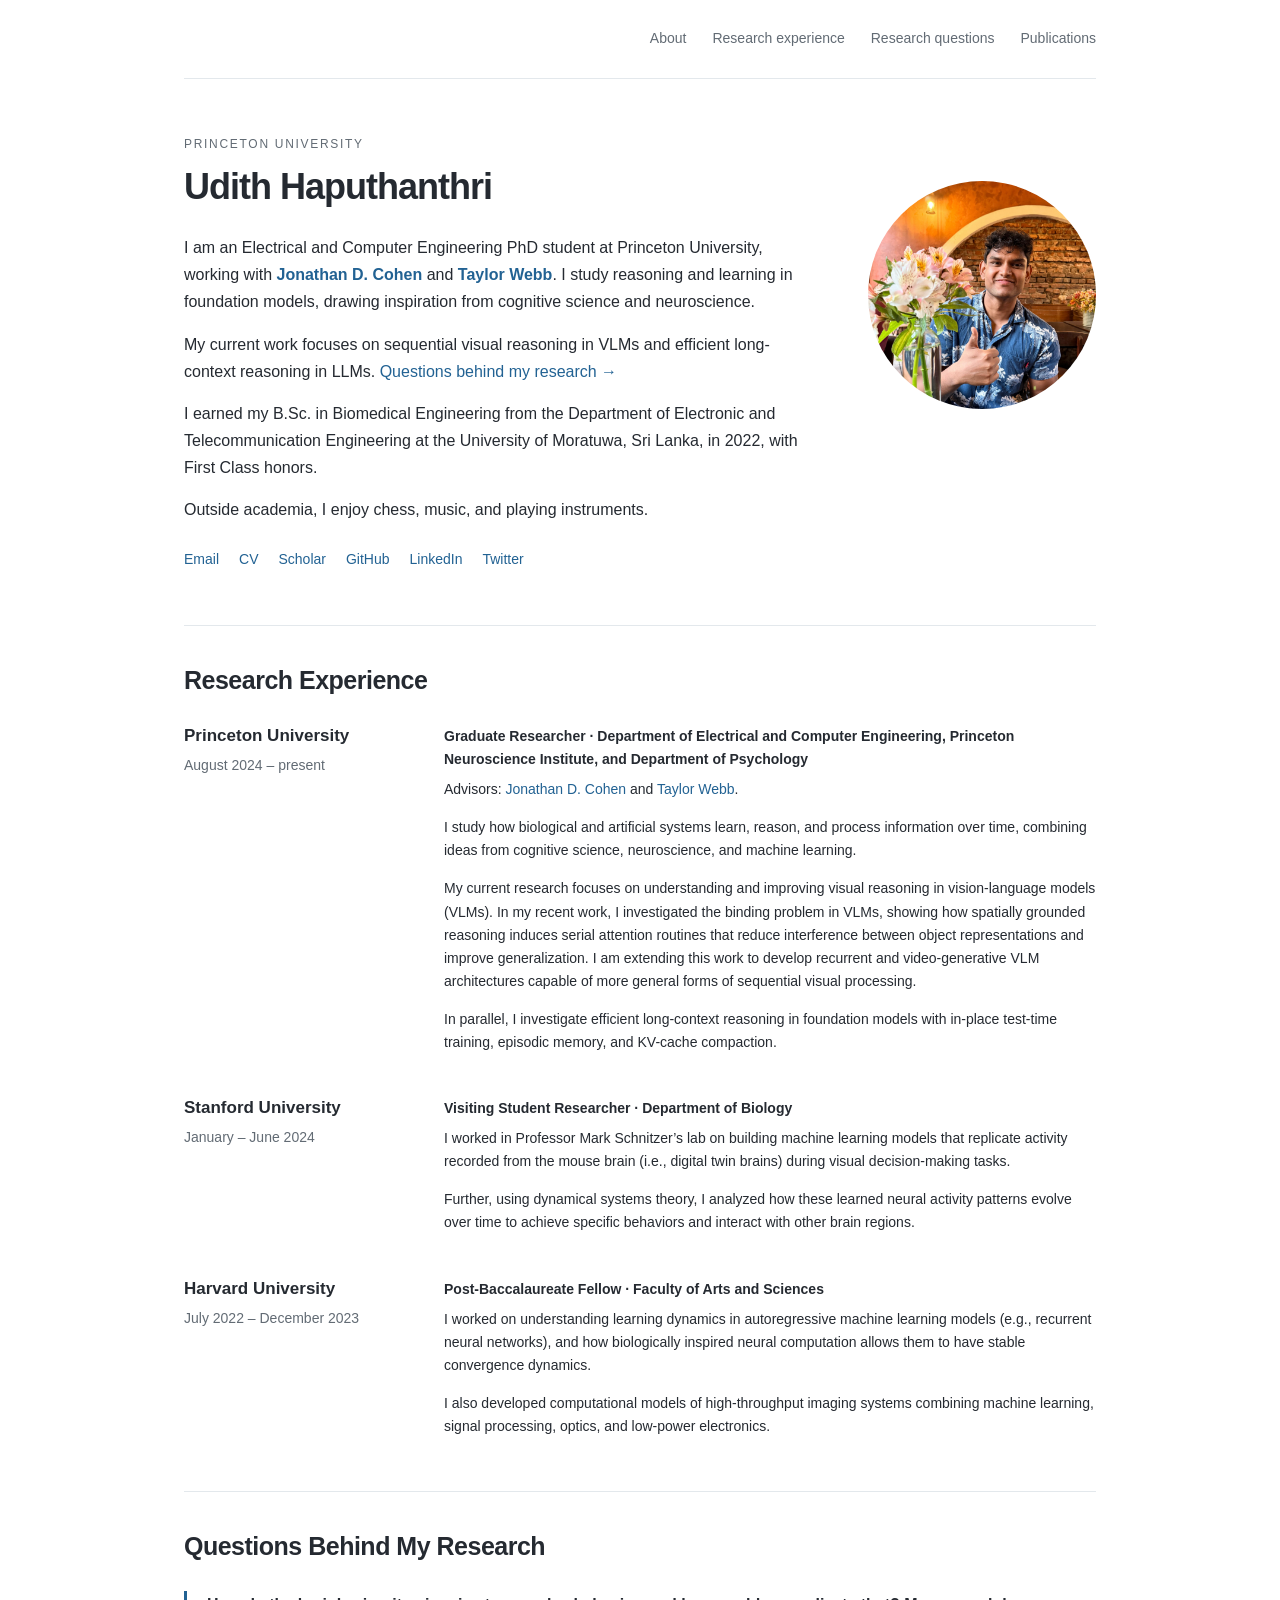
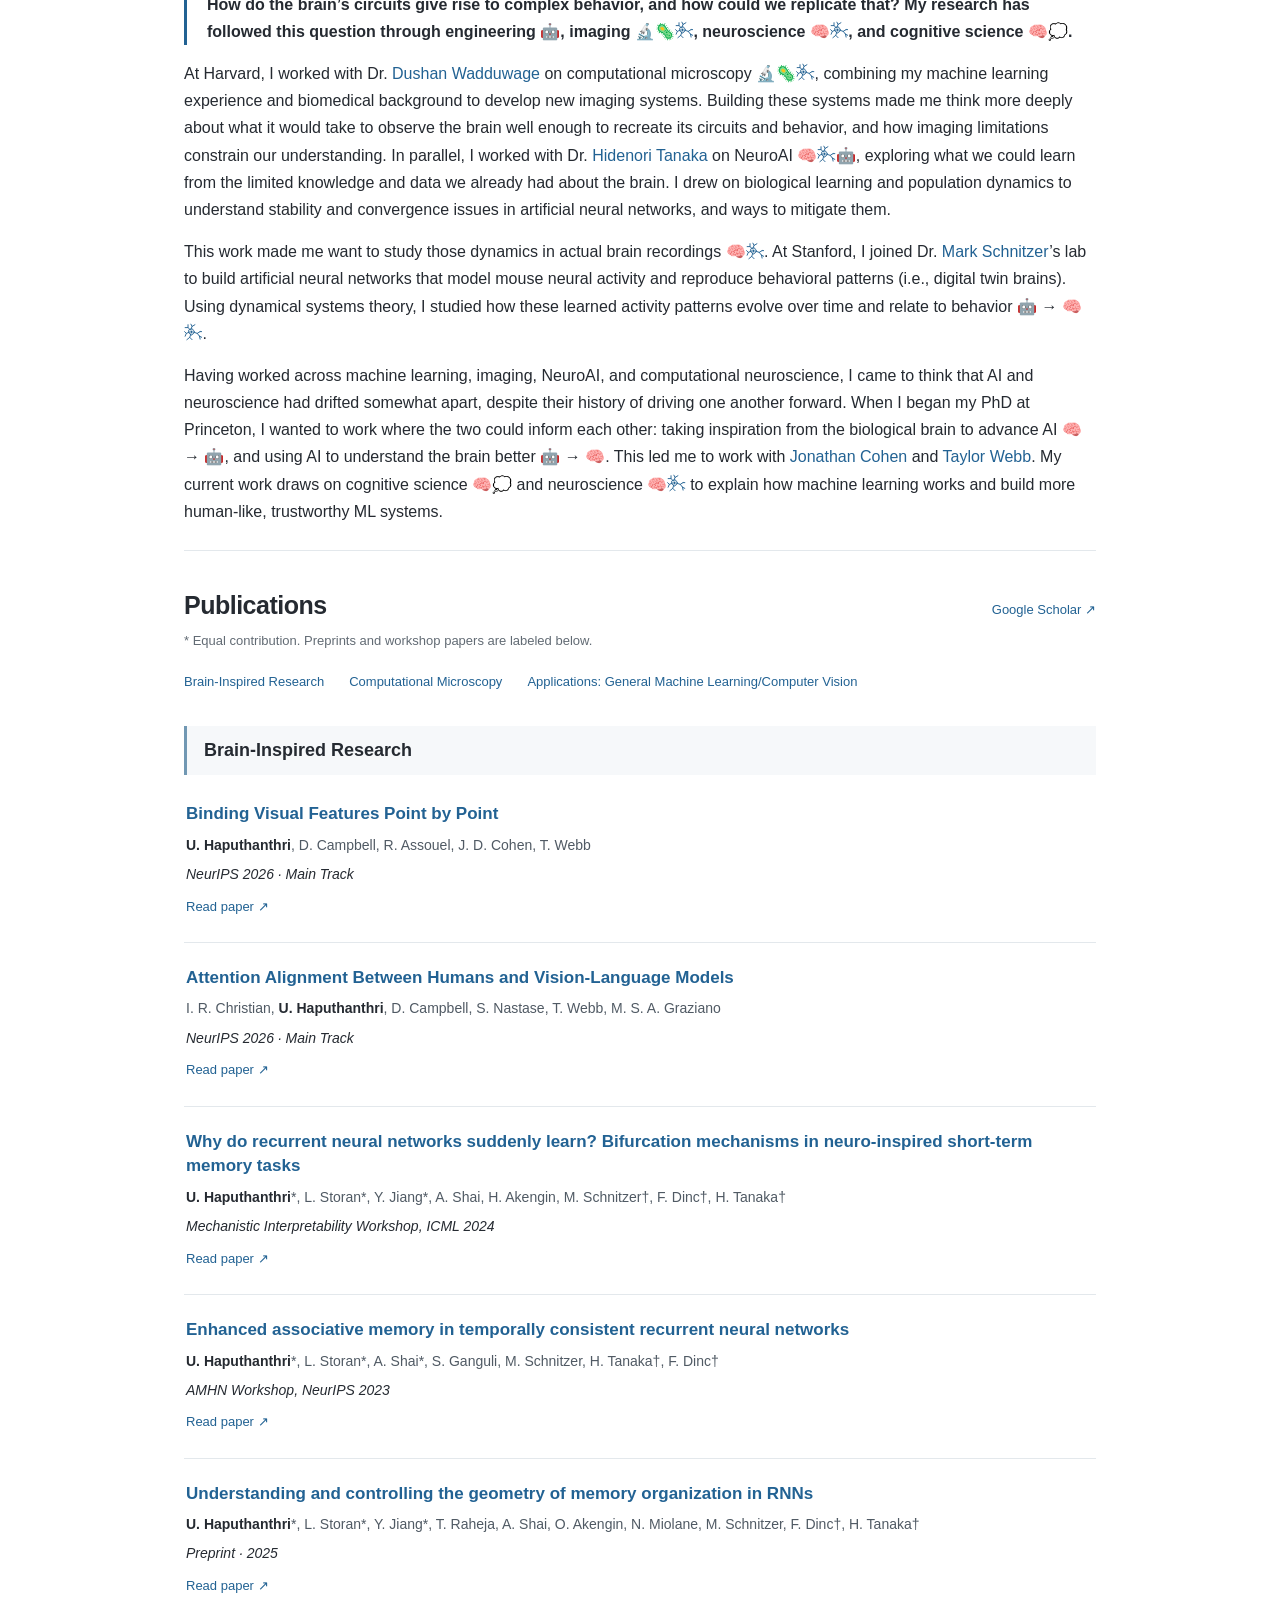
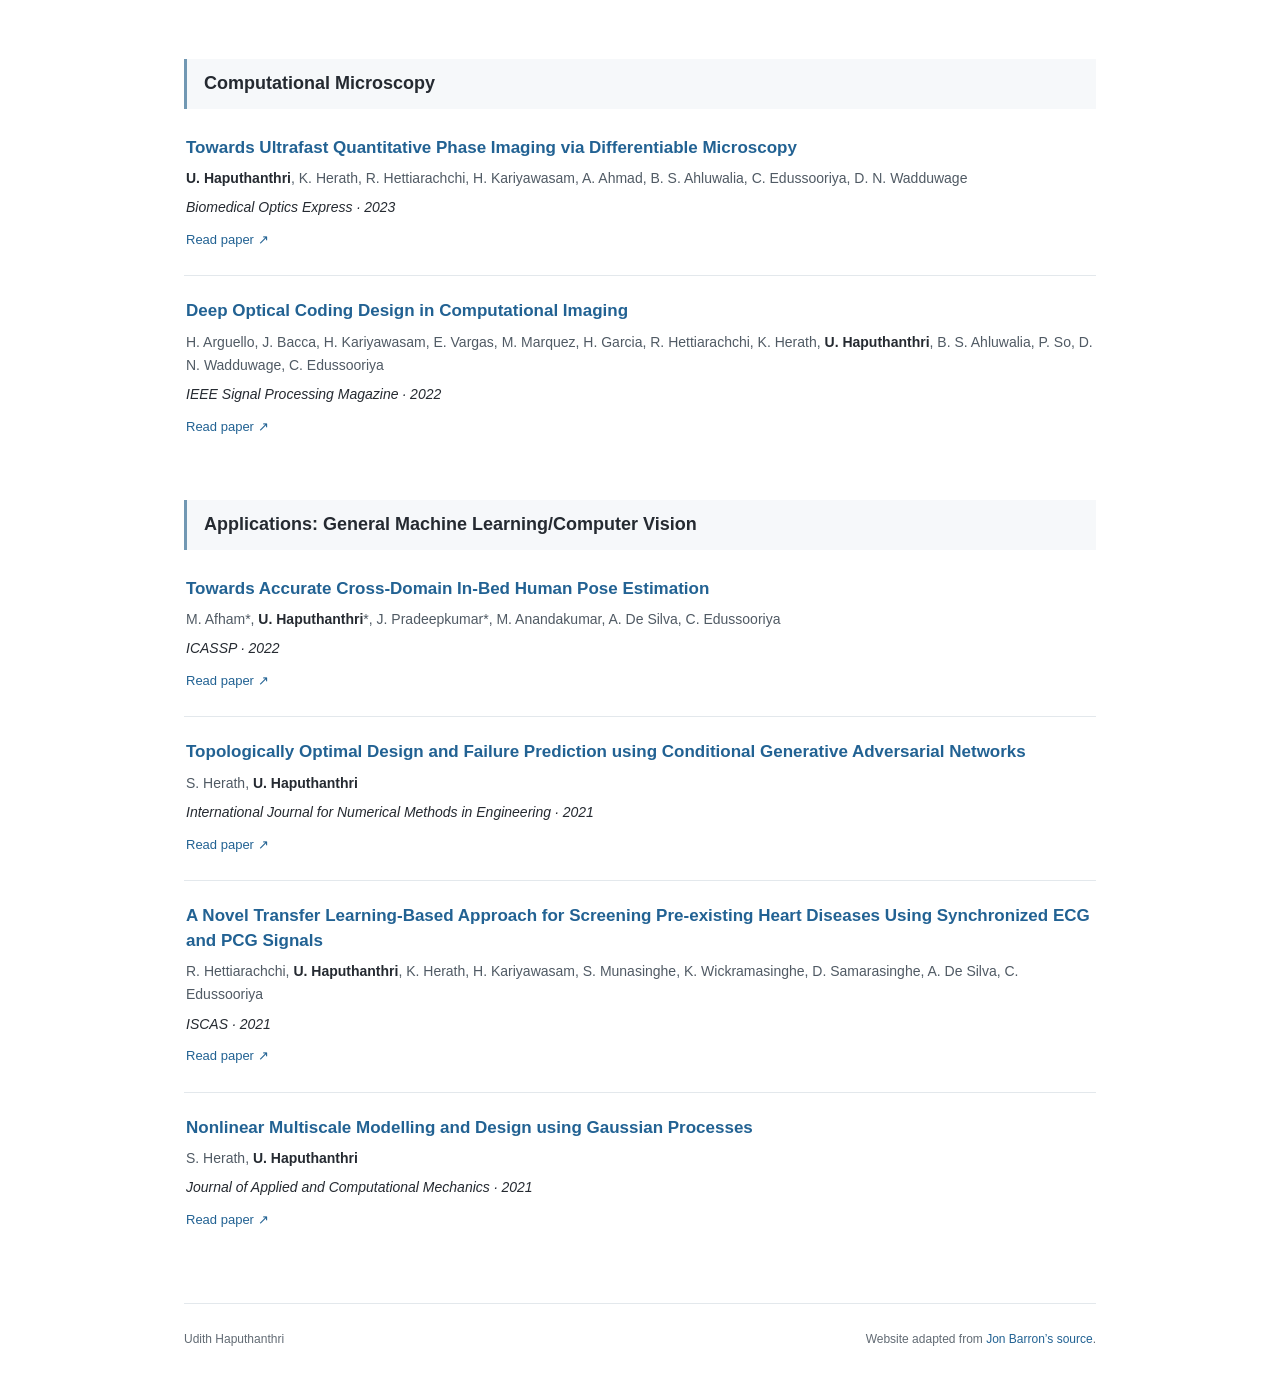
==== index.html @ 5e937b33 "Use supplied portrait and emphasize research questions" ====
<!doctype html>
<html lang="en">
<head>
<meta charset="utf-8"><meta name="viewport" content="width=device-width, initial-scale=1">
<meta name="author" content="Udith Haputhanthri">
<meta name="description" content="Udith Haputhanthri — PhD student at Princeton working on reasoning and learning in foundation models, inspired by cognitive science and neuroscience.">
<title>Udith Haputhanthri</title><link rel="stylesheet" href="stylesheet.css?v=portrait-opening-20261022">
</head>
<body>
<a class="skip-link" href="#about">Skip to content</a>
<main>
<nav class="top-nav" aria-label="Page sections" style="flex-wrap:wrap"><a href="#about">About</a><a href="#experience">Research experience</a><a href="#research-questions">Research questions</a><a href="#publications">Publications</a></nav>
<section id="about" aria-labelledby="name" class="about">
<div class="bio"><p class="eyebrow">Princeton University</p><h1 id="name">Udith Haputhanthri</h1>
<p>I am an Electrical and Computer Engineering PhD student at Princeton University, working with <strong><a href="https://jdc.princeton.edu/">Jonathan D. Cohen</a></strong> and <strong><a href="https://psychology.princeton.edu/people/taylor-webb">Taylor Webb</a></strong>. I study reasoning and learning in foundation models, drawing inspiration from cognitive science and neuroscience.</p>
<p>My current work focuses on sequential visual reasoning in VLMs and efficient long-context reasoning in LLMs. <a href="#research-questions">Questions behind my research →</a></p>
<p>I earned my B.Sc. in Biomedical Engineering from the Department of Electronic and Telecommunication Engineering at the University of Moratuwa, Sri Lanka, in 2022, with First Class honors.</p>
<p>Outside academia, I enjoy chess, music, and playing instruments.</p>
<div class="social-links"><a href="mailto:uh2753@princeton.edu">Email</a><a href="https://drive.google.com/file/d/1fZaWnmlsR2hChvmHnY944zVe97cFq_Ga/view">CV</a><a href="https://scholar.google.com/citations?user=oeUNrnsAAAAJ&amp;hl=en">Scholar</a><a href="https://github.com/udithhaputhanthri">GitHub</a><a href="https://www.linkedin.com/in/udithhaputhanthri">LinkedIn</a><a href="https://twitter.com/Udithhaputhant2">Twitter</a></div>
</div><a class="portrait" href="images/UdithHaputhanthri-2026.JPG"><img src="images/UdithHaputhanthri-2026.JPG" alt="Udith Haputhanthri" width="240" height="240"></a>
</section>
<section id="experience" class="major-section" aria-labelledby="experience-title"><h2 id="experience-title">Research Experience</h2>
<article class="experience"><div><h3>Princeton University</h3><p class="dates">August 2024 – present</p></div><div><p class="role">Graduate Researcher · Department of Electrical and Computer Engineering, Princeton Neuroscience Institute, and Department of Psychology</p><p>Advisors: <a href="https://jdc.princeton.edu/">Jonathan D. Cohen</a> and <a href="https://psychology.princeton.edu/people/taylor-webb">Taylor Webb</a>.</p>
<p>I study how biological and artificial systems learn, reason, and process information over time, combining ideas from cognitive science, neuroscience, and machine learning.</p>
<p>My current research focuses on understanding and improving visual reasoning in vision-language models (VLMs). In my recent work, I investigated the binding problem in VLMs, showing how spatially grounded reasoning induces serial attention routines that reduce interference between object representations and improve generalization. I am extending this work to develop recurrent and video-generative VLM architectures capable of more general forms of sequential visual processing.</p>
<p>In parallel, I investigate efficient long-context reasoning in foundation models with in-place test-time training, episodic memory, and KV-cache compaction.</p></div></article>
<article class="experience"><div><h3>Stanford University</h3><p class="dates">January – June 2024</p></div><div><p class="role">Visiting Student Researcher · Department of Biology</p>
<p>I worked in Professor Mark Schnitzer’s lab on building machine learning models that replicate activity recorded from the mouse brain (i.e., digital twin brains) during visual decision-making tasks.</p>
<p>Further, using dynamical systems theory, I analyzed how these learned neural activity patterns evolve over time to achieve specific behaviors and interact with other brain regions.</p></div></article>
<article class="experience"><div><h3>Harvard University</h3><p class="dates">July 2022 – December 2023</p></div><div><p class="role">Post-Baccalaureate Fellow · Faculty of Arts and Sciences</p>
<p>I worked on understanding learning dynamics in autoregressive machine learning models (e.g., recurrent neural networks), and how biologically inspired neural computation allows them to have stable convergence dynamics.</p>
<p>I also developed computational models of high-throughput imaging systems combining machine learning, signal processing, optics, and low-power electronics.</p></div></article>
</section>
<section id="research-questions" class="major-section" aria-labelledby="research-questions-title">
<h2 id="research-questions-title">Questions Behind My Research</h2>
<p class="research-opening">How do the brain’s circuits give rise to complex behavior, and how could we replicate that? My research has followed this question through engineering <span aria-hidden="true">🤖</span>, imaging <span aria-hidden="true">🔬🦠</span><svg xmlns="http://www.w3.org/2000/svg" width="1.15em" height="1.15em" viewBox="0 0 32 32" aria-hidden="true" focusable="false" style="vertical-align:-0.18em;color:#226293"><g fill="none" stroke="currentColor" stroke-width="1.6" stroke-linecap="round" stroke-linejoin="round"><path d="M11 12 7 8 7 3 M7 8 2 8 M12 11 14 6 19 3 M14 6 12 2 M9 16 4 18 2 23 M4 18 1 15 M12 19 10 25 5 29 M10 25 14 29 M17 16 23 18 28 15 M23 18 27 23 M28 15 31 15 M27 23 31 25 M27 23 28 28"/><path d="M10 11 14 10 18 14 17 18 13 21 9 18 8 14Z" fill="currentColor" fill-opacity=".16"/></g><circle cx="13" cy="15.5" r="1.8" fill="currentColor"/></svg>, neuroscience <span aria-hidden="true">🧠</span><svg xmlns="http://www.w3.org/2000/svg" width="1.15em" height="1.15em" viewBox="0 0 32 32" aria-hidden="true" focusable="false" style="vertical-align:-0.18em;color:#226293"><g fill="none" stroke="currentColor" stroke-width="1.6" stroke-linecap="round" stroke-linejoin="round"><path d="M11 12 7 8 7 3 M7 8 2 8 M12 11 14 6 19 3 M14 6 12 2 M9 16 4 18 2 23 M4 18 1 15 M12 19 10 25 5 29 M10 25 14 29 M17 16 23 18 28 15 M23 18 27 23 M28 15 31 15 M27 23 31 25 M27 23 28 28"/><path d="M10 11 14 10 18 14 17 18 13 21 9 18 8 14Z" fill="currentColor" fill-opacity=".16"/></g><circle cx="13" cy="15.5" r="1.8" fill="currentColor"/></svg>, and cognitive science <span aria-hidden="true">🧠💭</span>.</p>
<p>At Harvard, I worked with Dr. <a href="https://wadduwagelab.com/">Dushan Wadduwage</a> on computational microscopy <span aria-hidden="true">🔬🦠</span><svg xmlns="http://www.w3.org/2000/svg" width="1.15em" height="1.15em" viewBox="0 0 32 32" aria-hidden="true" focusable="false" style="vertical-align:-0.18em;color:#226293"><g fill="none" stroke="currentColor" stroke-width="1.6" stroke-linecap="round" stroke-linejoin="round"><path d="M11 12 7 8 7 3 M7 8 2 8 M12 11 14 6 19 3 M14 6 12 2 M9 16 4 18 2 23 M4 18 1 15 M12 19 10 25 5 29 M10 25 14 29 M17 16 23 18 28 15 M23 18 27 23 M28 15 31 15 M27 23 31 25 M27 23 28 28"/><path d="M10 11 14 10 18 14 17 18 13 21 9 18 8 14Z" fill="currentColor" fill-opacity=".16"/></g><circle cx="13" cy="15.5" r="1.8" fill="currentColor"/></svg>, combining my machine learning experience and biomedical background to develop new imaging systems. Building these systems made me think more deeply about what it would take to observe the brain well enough to recreate its circuits and behavior, and how imaging limitations constrain our understanding. In parallel, I worked with Dr. <a href="https://sites.google.com/view/htanaka/home">Hidenori Tanaka</a> on NeuroAI <span aria-hidden="true">🧠</span><svg xmlns="http://www.w3.org/2000/svg" width="1.15em" height="1.15em" viewBox="0 0 32 32" aria-hidden="true" focusable="false" style="vertical-align:-0.18em;color:#226293"><g fill="none" stroke="currentColor" stroke-width="1.6" stroke-linecap="round" stroke-linejoin="round"><path d="M11 12 7 8 7 3 M7 8 2 8 M12 11 14 6 19 3 M14 6 12 2 M9 16 4 18 2 23 M4 18 1 15 M12 19 10 25 5 29 M10 25 14 29 M17 16 23 18 28 15 M23 18 27 23 M28 15 31 15 M27 23 31 25 M27 23 28 28"/><path d="M10 11 14 10 18 14 17 18 13 21 9 18 8 14Z" fill="currentColor" fill-opacity=".16"/></g><circle cx="13" cy="15.5" r="1.8" fill="currentColor"/></svg><span aria-hidden="true">🤖</span>, exploring what we could learn from the limited knowledge and data we already had about the brain. I drew on biological learning and population dynamics to understand stability and convergence issues in artificial neural networks, and ways to mitigate them.</p>
<p>This work made me want to study those dynamics in actual brain recordings <span aria-hidden="true">🧠</span><svg xmlns="http://www.w3.org/2000/svg" width="1.15em" height="1.15em" viewBox="0 0 32 32" aria-hidden="true" focusable="false" style="vertical-align:-0.18em;color:#226293"><g fill="none" stroke="currentColor" stroke-width="1.6" stroke-linecap="round" stroke-linejoin="round"><path d="M11 12 7 8 7 3 M7 8 2 8 M12 11 14 6 19 3 M14 6 12 2 M9 16 4 18 2 23 M4 18 1 15 M12 19 10 25 5 29 M10 25 14 29 M17 16 23 18 28 15 M23 18 27 23 M28 15 31 15 M27 23 31 25 M27 23 28 28"/><path d="M10 11 14 10 18 14 17 18 13 21 9 18 8 14Z" fill="currentColor" fill-opacity=".16"/></g><circle cx="13" cy="15.5" r="1.8" fill="currentColor"/></svg>. At Stanford, I joined Dr. <a href="https://schnitzerlab.stanford.edu/">Mark Schnitzer</a>’s lab to build artificial neural networks that model mouse neural activity and reproduce behavioral patterns (i.e., digital twin brains). Using dynamical systems theory, I studied how these learned activity patterns evolve over time and relate to behavior <span aria-hidden="true">🤖 → 🧠</span><svg xmlns="http://www.w3.org/2000/svg" width="1.15em" height="1.15em" viewBox="0 0 32 32" aria-hidden="true" focusable="false" style="vertical-align:-0.18em;color:#226293"><g fill="none" stroke="currentColor" stroke-width="1.6" stroke-linecap="round" stroke-linejoin="round"><path d="M11 12 7 8 7 3 M7 8 2 8 M12 11 14 6 19 3 M14 6 12 2 M9 16 4 18 2 23 M4 18 1 15 M12 19 10 25 5 29 M10 25 14 29 M17 16 23 18 28 15 M23 18 27 23 M28 15 31 15 M27 23 31 25 M27 23 28 28"/><path d="M10 11 14 10 18 14 17 18 13 21 9 18 8 14Z" fill="currentColor" fill-opacity=".16"/></g><circle cx="13" cy="15.5" r="1.8" fill="currentColor"/></svg>.</p>
<p>Having worked across machine learning, imaging, NeuroAI, and computational neuroscience, I came to think that AI and neuroscience had drifted somewhat apart, despite their history of driving one another forward. When I began my PhD at Princeton, I wanted to work where the two could inform each other: taking inspiration from the biological brain to advance AI <span aria-hidden="true">🧠 → 🤖</span>, and using AI to understand the brain better <span aria-hidden="true">🤖 → 🧠</span>. This led me to work with <a href="https://jdc.princeton.edu/">Jonathan Cohen</a> and <a href="https://psychology.princeton.edu/people/taylor-webb">Taylor Webb</a>. My current work draws on cognitive science <span aria-hidden="true">🧠💭</span> and neuroscience <span aria-hidden="true">🧠</span><svg xmlns="http://www.w3.org/2000/svg" width="1.15em" height="1.15em" viewBox="0 0 32 32" aria-hidden="true" focusable="false" style="vertical-align:-0.18em;color:#226293"><g fill="none" stroke="currentColor" stroke-width="1.6" stroke-linecap="round" stroke-linejoin="round"><path d="M11 12 7 8 7 3 M7 8 2 8 M12 11 14 6 19 3 M14 6 12 2 M9 16 4 18 2 23 M4 18 1 15 M12 19 10 25 5 29 M10 25 14 29 M17 16 23 18 28 15 M23 18 27 23 M28 15 31 15 M27 23 31 25 M27 23 28 28"/><path d="M10 11 14 10 18 14 17 18 13 21 9 18 8 14Z" fill="currentColor" fill-opacity=".16"/></g><circle cx="13" cy="15.5" r="1.8" fill="currentColor"/></svg> to explain how machine learning works and build more human-like, trustworthy ML systems.</p>
</section>
<section id="publications" class="major-section" aria-labelledby="publications-title"><div class="section-heading"><h2 id="publications-title">Publications</h2><a href="https://scholar.google.com/citations?user=oeUNrnsAAAAJ&amp;hl=en">Google Scholar ↗</a></div>
<p class="publication-note">* Equal contribution. Preprints and workshop papers are labeled below.</p>
<nav class="publication-nav" aria-label="Publication topics"><a href="#brain">Brain-Inspired Research</a><a href="#microscopy">Computational Microscopy</a><a href="#other">Applications: General Machine Learning/Computer Vision</a></nav>
<section class="publication-group" id="brain" aria-labelledby="brain-title"><h3 id="brain-title">Brain-Inspired Research</h3>
<article class="paper"><div class="paper-content"><h4><a href="https://drive.google.com/file/d/1XcKZUTb9YCFaT_SlNtK0ScjZmYTj1VQV/view">Binding Visual Features Point by Point</a></h4><p class="authors"><strong>U. Haputhanthri</strong>, D. Campbell, R. Assouel, J. D. Cohen, T. Webb</p><p class="venue">NeurIPS 2026 · Main Track</p><a class="paper-link" href="https://drive.google.com/file/d/1XcKZUTb9YCFaT_SlNtK0ScjZmYTj1VQV/view">Read paper <span aria-hidden="true">↗</span></a></div></article>
<article class="paper"><div class="paper-content"><h4><a href="https://arxiv.org/pdf/2606.17410">Attention Alignment Between Humans and Vision-Language Models</a></h4><p class="authors">I. R. Christian, <strong>U. Haputhanthri</strong>, D. Campbell, S. Nastase, T. Webb, M. S. A. Graziano</p><p class="venue">NeurIPS 2026 · Main Track</p><a class="paper-link" href="https://arxiv.org/pdf/2606.17410">Read paper <span aria-hidden="true">↗</span></a></div></article>
<article class="paper"><div class="paper-content"><h4><a href="https://drive.google.com/file/d/1ynRF0O1B3yo_qaqsqUc5u1gdG8Zm69oY/view">Why do recurrent neural networks suddenly learn? Bifurcation mechanisms in neuro-inspired short-term memory tasks</a></h4><p class="authors"><strong>U. Haputhanthri</strong>*, L. Storan*, Y. Jiang*, A. Shai, H. Akengin, M. Schnitzer†, F. Dinc†, H. Tanaka†</p><p class="venue">Mechanistic Interpretability Workshop, ICML 2024</p><a class="paper-link" href="https://drive.google.com/file/d/1ynRF0O1B3yo_qaqsqUc5u1gdG8Zm69oY/view">Read paper <span aria-hidden="true">↗</span></a></div></article>
<article class="paper"><div class="paper-content"><h4><a href="https://drive.google.com/file/d/1f4FLu8wt5bn9WmoDd_5Nbe4-Pbg5efec/view">Enhanced associative memory in temporally consistent recurrent neural networks</a></h4><p class="authors"><strong>U. Haputhanthri</strong>*, L. Storan*, A. Shai*, S. Ganguli, M. Schnitzer, H. Tanaka†, F. Dinc†</p><p class="venue">AMHN Workshop, NeurIPS 2023</p><a class="paper-link" href="https://drive.google.com/file/d/1f4FLu8wt5bn9WmoDd_5Nbe4-Pbg5efec/view">Read paper <span aria-hidden="true">↗</span></a></div></article>
<article class="paper"><div class="paper-content"><h4><a href="https://arxiv.org/pdf/2502.07256">Understanding and controlling the geometry of memory organization in RNNs</a></h4><p class="authors"><strong>U. Haputhanthri</strong>*, L. Storan*, Y. Jiang*, T. Raheja, A. Shai, O. Akengin, N. Miolane, M. Schnitzer, F. Dinc†, H. Tanaka†</p><p class="venue">Preprint · 2025</p><a class="paper-link" href="https://arxiv.org/pdf/2502.07256">Read paper <span aria-hidden="true">↗</span></a></div></article>
</section>
<section class="publication-group" id="microscopy" aria-labelledby="microscopy-title"><h3 id="microscopy-title">Computational Microscopy</h3>
<article class="paper"><div class="paper-content"><h4><a href="https://drive.google.com/file/d/15-fq4s3Uc3px4dyPQwdr5WO8As3qmomQ/view">Towards Ultrafast Quantitative Phase Imaging via Differentiable Microscopy</a></h4><p class="authors"><strong>U. Haputhanthri</strong>, K. Herath, R. Hettiarachchi, H. Kariyawasam, A. Ahmad, B. S. Ahluwalia, C. Edussooriya, D. N. Wadduwage</p><p class="venue">Biomedical Optics Express · 2023</p><a class="paper-link" href="https://drive.google.com/file/d/15-fq4s3Uc3px4dyPQwdr5WO8As3qmomQ/view">Read paper <span aria-hidden="true">↗</span></a></div></article>
<article class="paper"><div class="paper-content"><h4><a href="https://drive.google.com/file/d/1uGa6KzZgrOOGpgf1Ke66KQDH5AzN_6m6/view">Deep Optical Coding Design in Computational Imaging</a></h4><p class="authors">H. Arguello, J. Bacca, H. Kariyawasam, E. Vargas, M. Marquez, H. Garcia, R. Hettiarachchi, K. Herath, <strong>U. Haputhanthri</strong>, B. S. Ahluwalia, P. So, D. N. Wadduwage, C. Edussooriya</p><p class="venue">IEEE Signal Processing Magazine · 2022</p><a class="paper-link" href="https://drive.google.com/file/d/1uGa6KzZgrOOGpgf1Ke66KQDH5AzN_6m6/view">Read paper <span aria-hidden="true">↗</span></a></div></article>
</section>
<section class="publication-group" id="other" aria-labelledby="other-title"><h3 id="other-title">Applications: General Machine Learning/Computer Vision</h3>
<article class="paper"><div class="paper-content"><h4><a href="https://drive.google.com/file/d/1SocjsCTEynnTYZ-wxJLA4Xux7Gi0KTKA/view">Towards Accurate Cross-Domain In-Bed Human Pose Estimation</a></h4><p class="authors">M. Afham*, <strong>U. Haputhanthri</strong>*, J. Pradeepkumar*, M. Anandakumar, A. De Silva, C. Edussooriya</p><p class="venue">ICASSP · 2022</p><a class="paper-link" href="https://drive.google.com/file/d/1SocjsCTEynnTYZ-wxJLA4Xux7Gi0KTKA/view">Read paper <span aria-hidden="true">↗</span></a></div></article>
<article class="paper"><div class="paper-content"><h4><a href="https://drive.google.com/file/d/1G-M9lpZUkkOaCMp0GBZrfmS65T1xD6WH/view">Topologically Optimal Design and Failure Prediction using Conditional Generative Adversarial Networks</a></h4><p class="authors">S. Herath, <strong>U. Haputhanthri</strong></p><p class="venue">International Journal for Numerical Methods in Engineering · 2021</p><a class="paper-link" href="https://drive.google.com/file/d/1G-M9lpZUkkOaCMp0GBZrfmS65T1xD6WH/view">Read paper <span aria-hidden="true">↗</span></a></div></article>
<article class="paper"><div class="paper-content"><h4><a href="https://drive.google.com/file/d/1lAwF7Dm_KZdagdzo9R7WN1PdUTR4jMaO/view">A Novel Transfer Learning-Based Approach for Screening Pre-existing Heart Diseases Using Synchronized ECG and PCG Signals</a></h4><p class="authors">R. Hettiarachchi, <strong>U. Haputhanthri</strong>, K. Herath, H. Kariyawasam, S. Munasinghe, K. Wickramasinghe, D. Samarasinghe, A. De Silva, C. Edussooriya</p><p class="venue">ISCAS · 2021</p><a class="paper-link" href="https://drive.google.com/file/d/1lAwF7Dm_KZdagdzo9R7WN1PdUTR4jMaO/view">Read paper <span aria-hidden="true">↗</span></a></div></article>
<article class="paper"><div class="paper-content"><h4><a href="https://drive.google.com/file/d/1lYjQi7jTYjrT-2TYXUEoA4nsrcVFIQuO/view">Nonlinear Multiscale Modelling and Design using Gaussian Processes</a></h4><p class="authors">S. Herath, <strong>U. Haputhanthri</strong></p><p class="venue">Journal of Applied and Computational Mechanics · 2021</p><a class="paper-link" href="https://drive.google.com/file/d/1lYjQi7jTYjrT-2TYXUEoA4nsrcVFIQuO/view">Read paper <span aria-hidden="true">↗</span></a></div></article>
</section>
</section>
<footer><span>Udith Haputhanthri</span><span>Website adapted from <a href="https://github.com/jonbarron/jonbarron.github.io">Jon Barron’s source</a>.</span></footer>
</main></body></html>
---- stylesheet.css ----
:root{color-scheme:light;--ink:#252a31;--muted:#626b74;--blue:#226293;--line:#e3e8ec;--soft:#f6f8fa}
*{box-sizing:border-box}html{scroll-behavior:smooth;scroll-padding-top:28px}body{margin:0;background:#fff;color:var(--ink);font:16px/1.7 -apple-system,BlinkMacSystemFont,"Segoe UI",Arial,sans-serif}main{max-width:1000px;margin:auto;padding:0 44px}a{color:var(--blue);text-decoration:none;text-underline-offset:4px}a:hover{text-decoration:underline}a:focus-visible{outline:2px solid var(--blue);outline-offset:5px;border-radius:2px}p{margin:0 0 15px}strong{font-weight:600}h1,h2,h3,h4{line-height:1.3;font-weight:600;margin:0}h1{font-size:36px;letter-spacing:-1px;margin-bottom:23px}h2{font-size:25px;letter-spacing:-.5px;margin-bottom:28px}h3{font-size:19px}h4{font-size:17px;line-height:1.45}.top-nav{display:flex;justify-content:flex-end;gap:26px;padding:27px 0;border-bottom:1px solid var(--line);font-size:14px}.top-nav a{color:var(--muted)}.about{display:grid;grid-template-columns:minmax(0,1fr) 228px;gap:48px;padding:55px 0 54px;align-items:start}.eyebrow{font-size:12px;text-transform:uppercase;letter-spacing:1.7px;color:var(--muted);margin-bottom:10px}.portrait{margin-top:47px}.portrait img{width:228px;height:228px;object-fit:cover;border-radius:50%;display:block}.social-links{display:flex;flex-wrap:wrap;gap:8px 20px;margin-top:24px;font-size:14px}.major-section{border-top:1px solid var(--line);padding:38px 0 10px}.experience{display:grid;grid-template-columns:230px minmax(0,1fr);gap:30px;padding:0 0 28px}.experience h3{font-size:17px}.dates{font-size:13px;color:var(--muted);margin:7px 0 0}.experience p{font-size:14px;line-height:1.65}.experience .role{font-weight:600;margin-bottom:7px}.section-heading{display:flex;justify-content:space-between;align-items:baseline;gap:20px}.section-heading h2{margin-bottom:8px}.section-heading>a{font-size:13px}.publication-note{font-size:13px;color:var(--muted);margin:0 0 19px}.publication-nav{display:flex;flex-wrap:wrap;gap:10px 25px;font-size:13px;margin-bottom:33px}.publication-group{margin-bottom:38px}.publication-group>h3{padding:13px 17px;background:var(--soft);border-left:3px solid #7198b3;font-size:18px;margin-bottom:4px}.paper{padding:23px 2px;border-bottom:1px solid var(--line)}.paper:last-child{border-bottom:0}.paper h4{margin-bottom:7px}.authors{font-size:14px;line-height:1.65;margin-bottom:6px;color:#505a64}.authors strong{color:var(--ink)}.venue{font-size:14px;color:var(--ink);margin:0 0 5px;font-style:italic}.paper-link{font-size:13px}.paper:has(.thumbnail){display:grid;grid-template-columns:165px minmax(0,1fr);gap:25px}.thumbnail{display:flex;align-items:center}.thumbnail img{width:100%;height:auto;max-height:145px;object-fit:contain}footer{border-top:1px solid var(--line);padding:25px 0 36px;display:flex;justify-content:space-between;gap:20px;color:var(--muted);font-size:12px}.skip-link{position:absolute;left:12px;top:-80px;padding:8px;background:#fff;z-index:5}.skip-link:focus{top:10px}@media(max-width:700px){main{padding:0 23px}.top-nav{justify-content:flex-start;gap:22px;font-size:12px;padding:21px 0}.about{grid-template-columns:1fr;gap:24px;padding:32px 0 38px}.portrait{grid-row:1;margin:0}.portrait img{width:140px;height:140px}h1{font-size:31px;margin-bottom:21px}body{font-size:15px}.experience{grid-template-columns:1fr;gap:7px;padding-bottom:28px}.experience .dates{margin-top:3px}.experience p{margin-bottom:0}.major-section{padding-top:30px}h2{font-size:23px}.section-heading{display:block}.section-heading>a{display:inline-block;margin-bottom:12px}.publication-nav{gap:10px 18px}.paper:has(.thumbnail){grid-template-columns:105px minmax(0,1fr);gap:16px}footer{flex-direction:column;gap:5px}}@media(prefers-reduced-motion:reduce){html{scroll-behavior:auto}}@media print{.top-nav,.publication-nav,.skip-link{display:none}main{max-width:none;padding:0}.paper,.experience{break-inside:avoid}a{color:inherit}.major-section{padding-top:20px}}

#research-questions .research-opening{border-left:3px solid var(--blue);padding-left:20px;background:#fff;font-weight:700}

.portrait img{object-position:center}
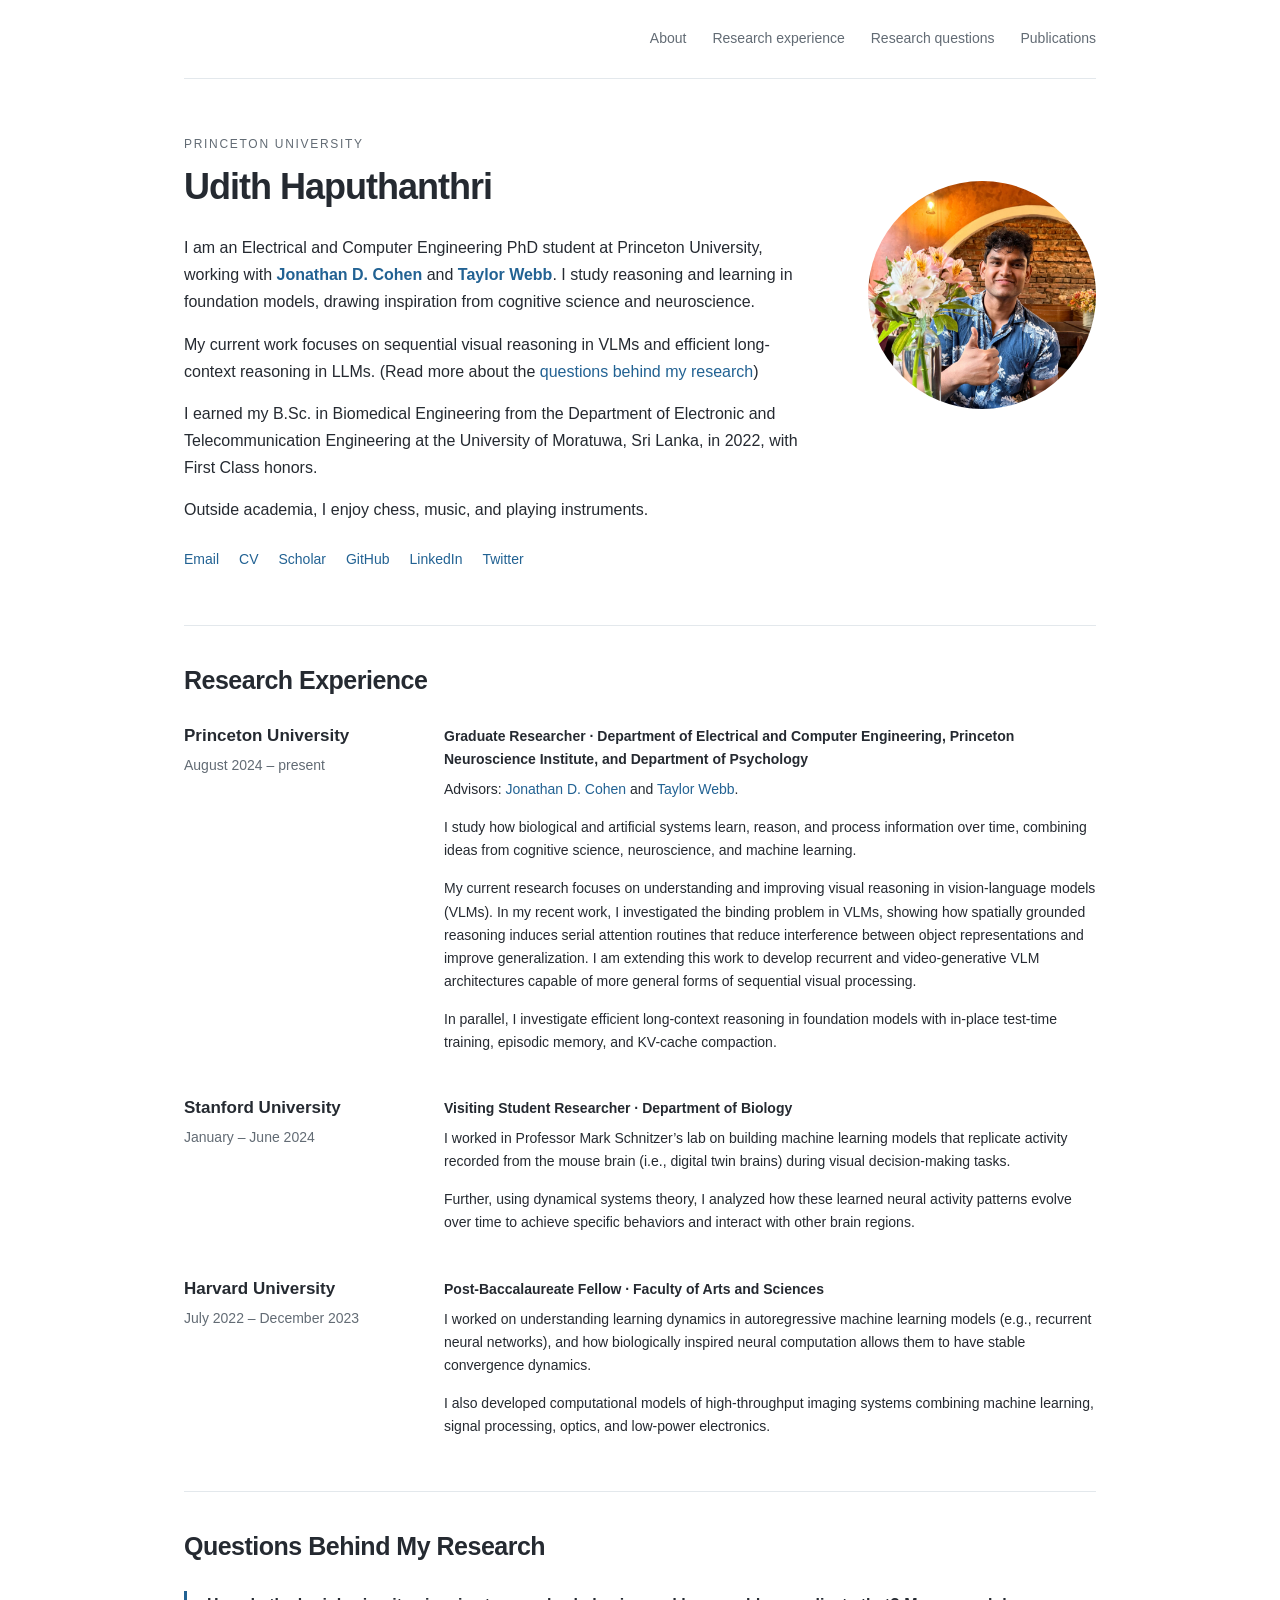
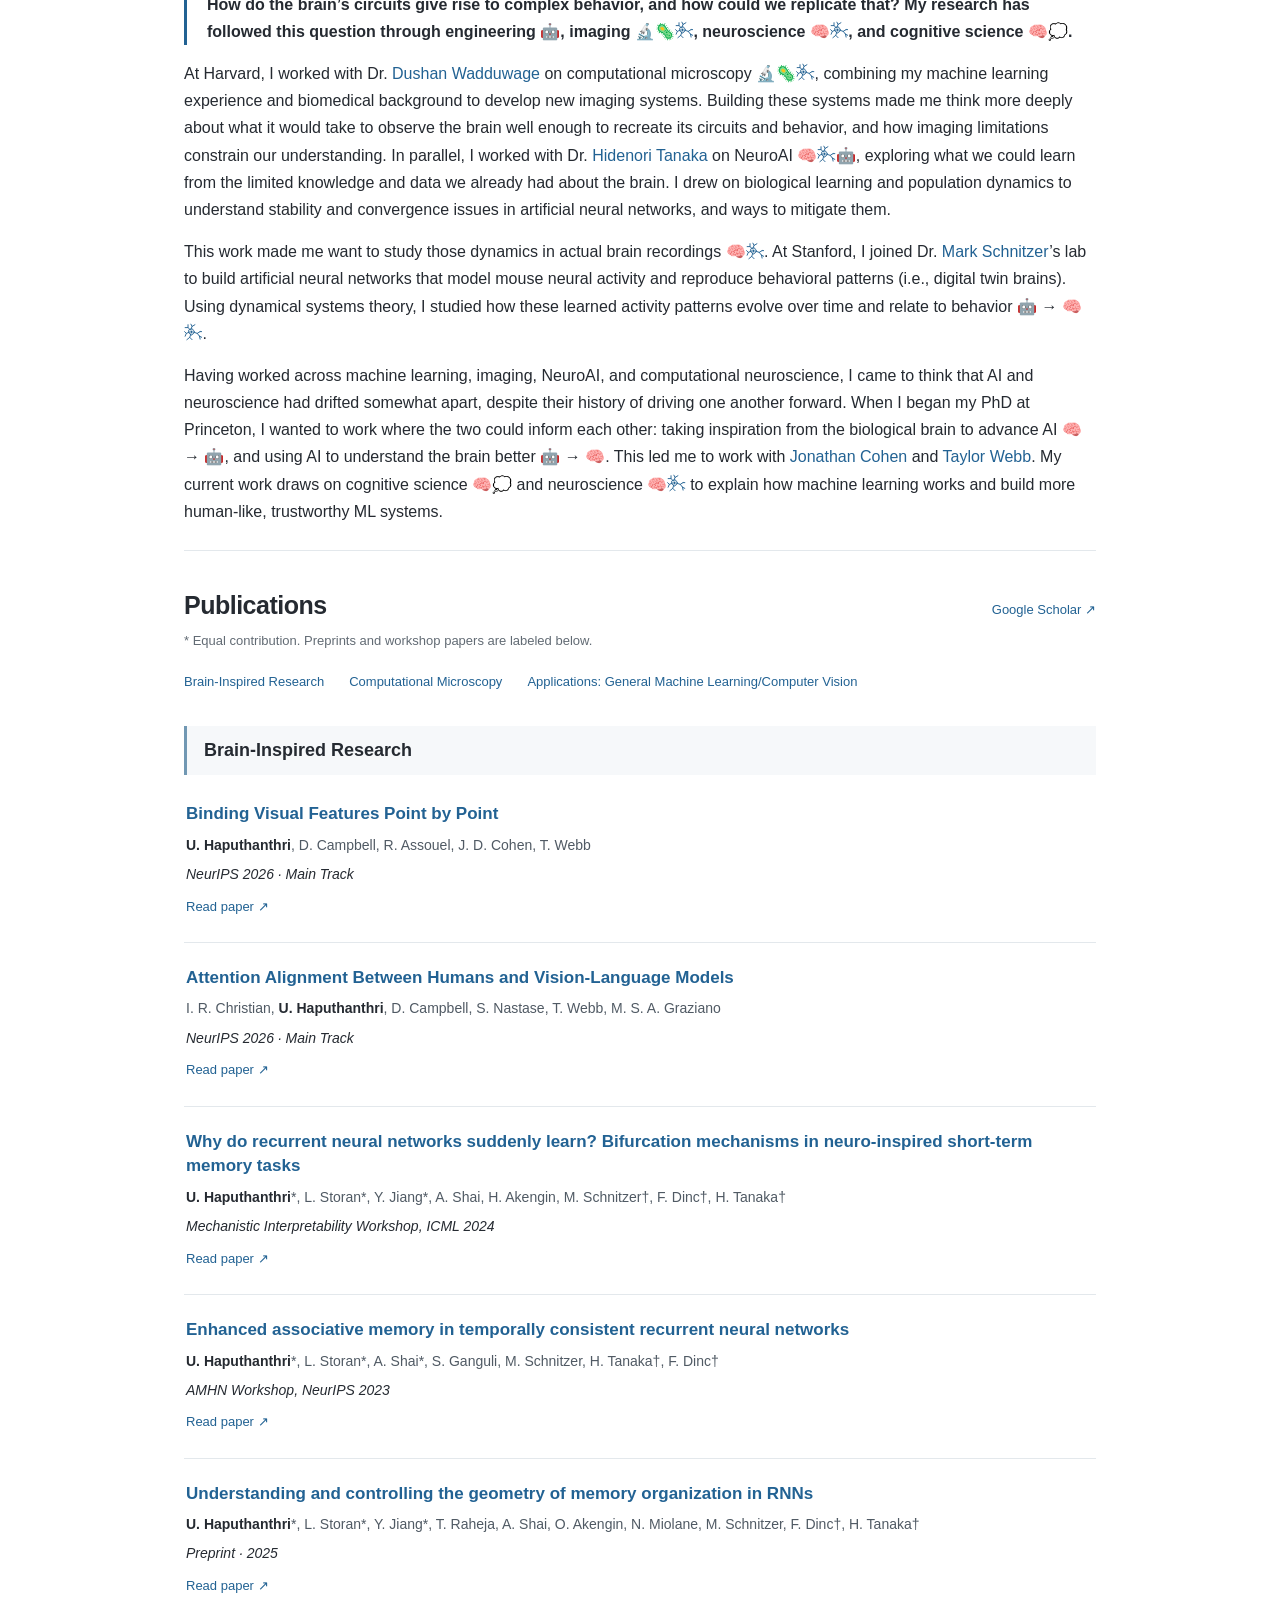
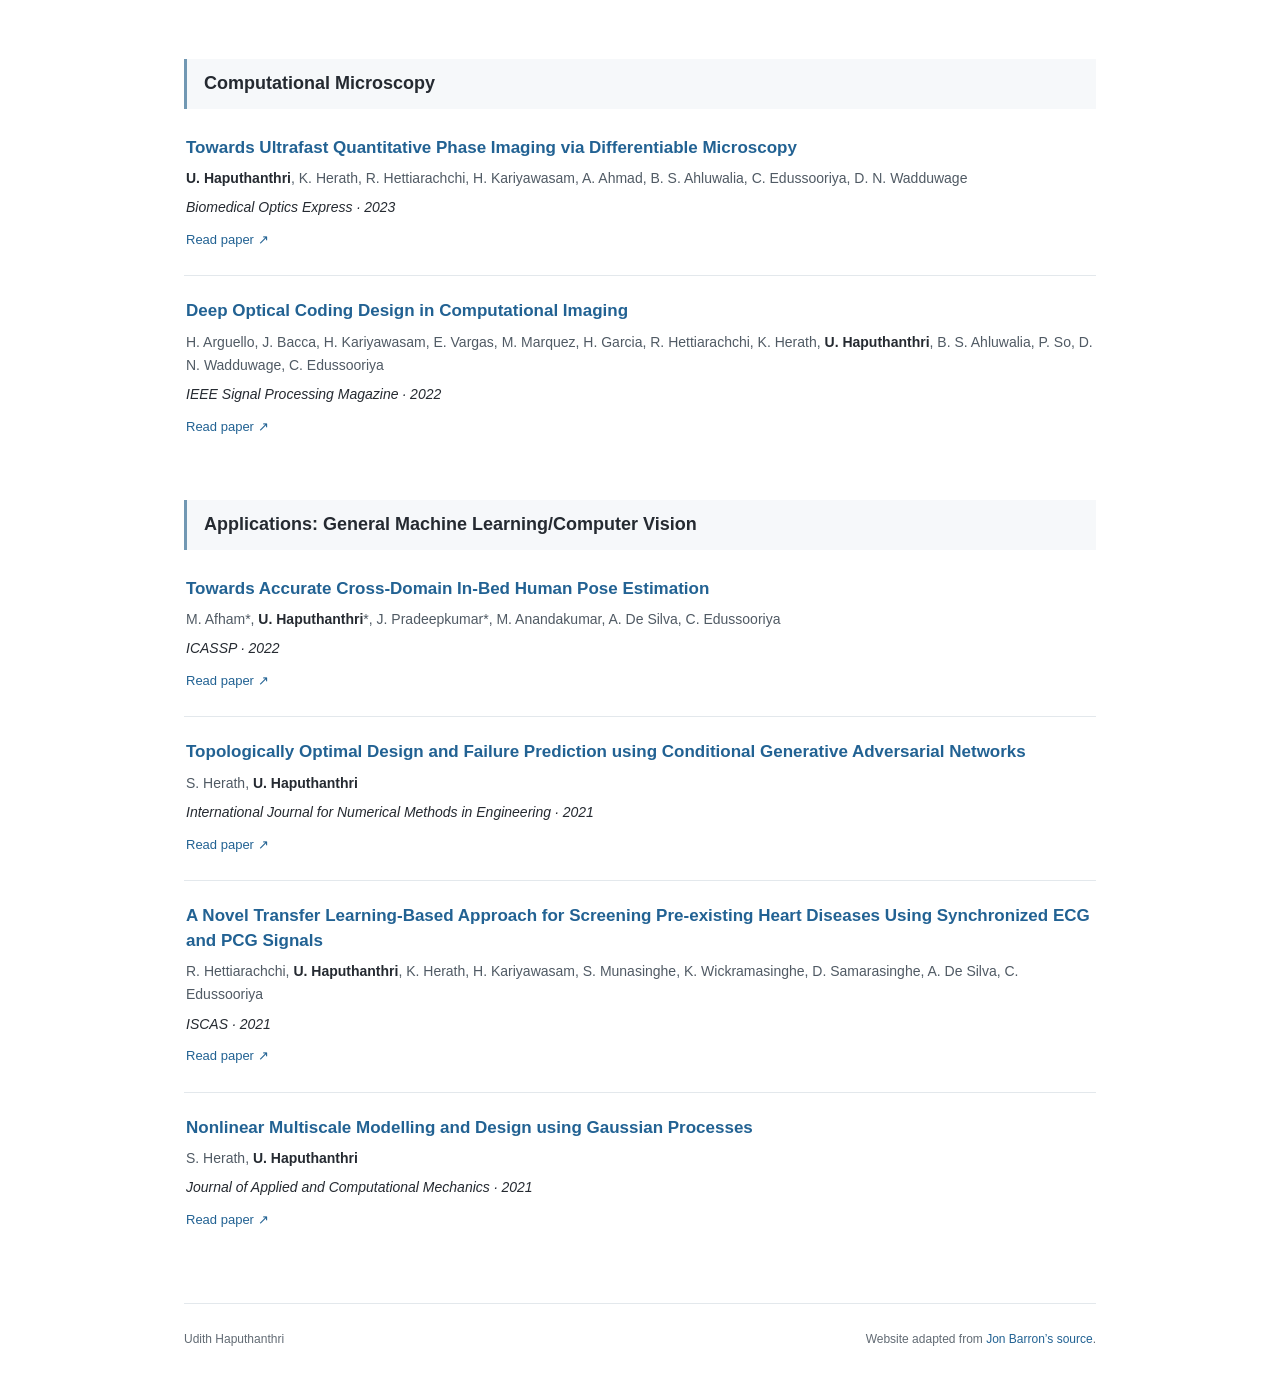
==== commit 3aaf969e: "Refine About research-question jump link wording" ====
--- a/index.html
+++ b/index.html
@@ -13,7 +13,7 @@
 <section id="about" aria-labelledby="name" class="about">
 <div class="bio"><p class="eyebrow">Princeton University</p><h1 id="name">Udith Haputhanthri</h1>
 <p>I am an Electrical and Computer Engineering PhD student at Princeton University, working with <strong><a href="https://jdc.princeton.edu/">Jonathan D. Cohen</a></strong> and <strong><a href="https://psychology.princeton.edu/people/taylor-webb">Taylor Webb</a></strong>. I study reasoning and learning in foundation models, drawing inspiration from cognitive science and neuroscience.</p>
-<p>My current work focuses on sequential visual reasoning in VLMs and efficient long-context reasoning in LLMs. <a href="#research-questions">Questions behind my research →</a></p>
+<p>My current work focuses on sequential visual reasoning in VLMs and efficient long-context reasoning in LLMs. (Read more about the <a href="#research-questions">questions behind my research</a>)</p>
 <p>I earned my B.Sc. in Biomedical Engineering from the Department of Electronic and Telecommunication Engineering at the University of Moratuwa, Sri Lanka, in 2022, with First Class honors.</p>
 <p>Outside academia, I enjoy chess, music, and playing instruments.</p>
 <div class="social-links"><a href="mailto:uh2753@princeton.edu">Email</a><a href="https://drive.google.com/file/d/1fZaWnmlsR2hChvmHnY944zVe97cFq_Ga/view">CV</a><a href="https://scholar.google.com/citations?user=oeUNrnsAAAAJ&amp;hl=en">Scholar</a><a href="https://github.com/udithhaputhanthri">GitHub</a><a href="https://www.linkedin.com/in/udithhaputhanthri">LinkedIn</a><a href="https://twitter.com/Udithhaputhant2">Twitter</a></div>
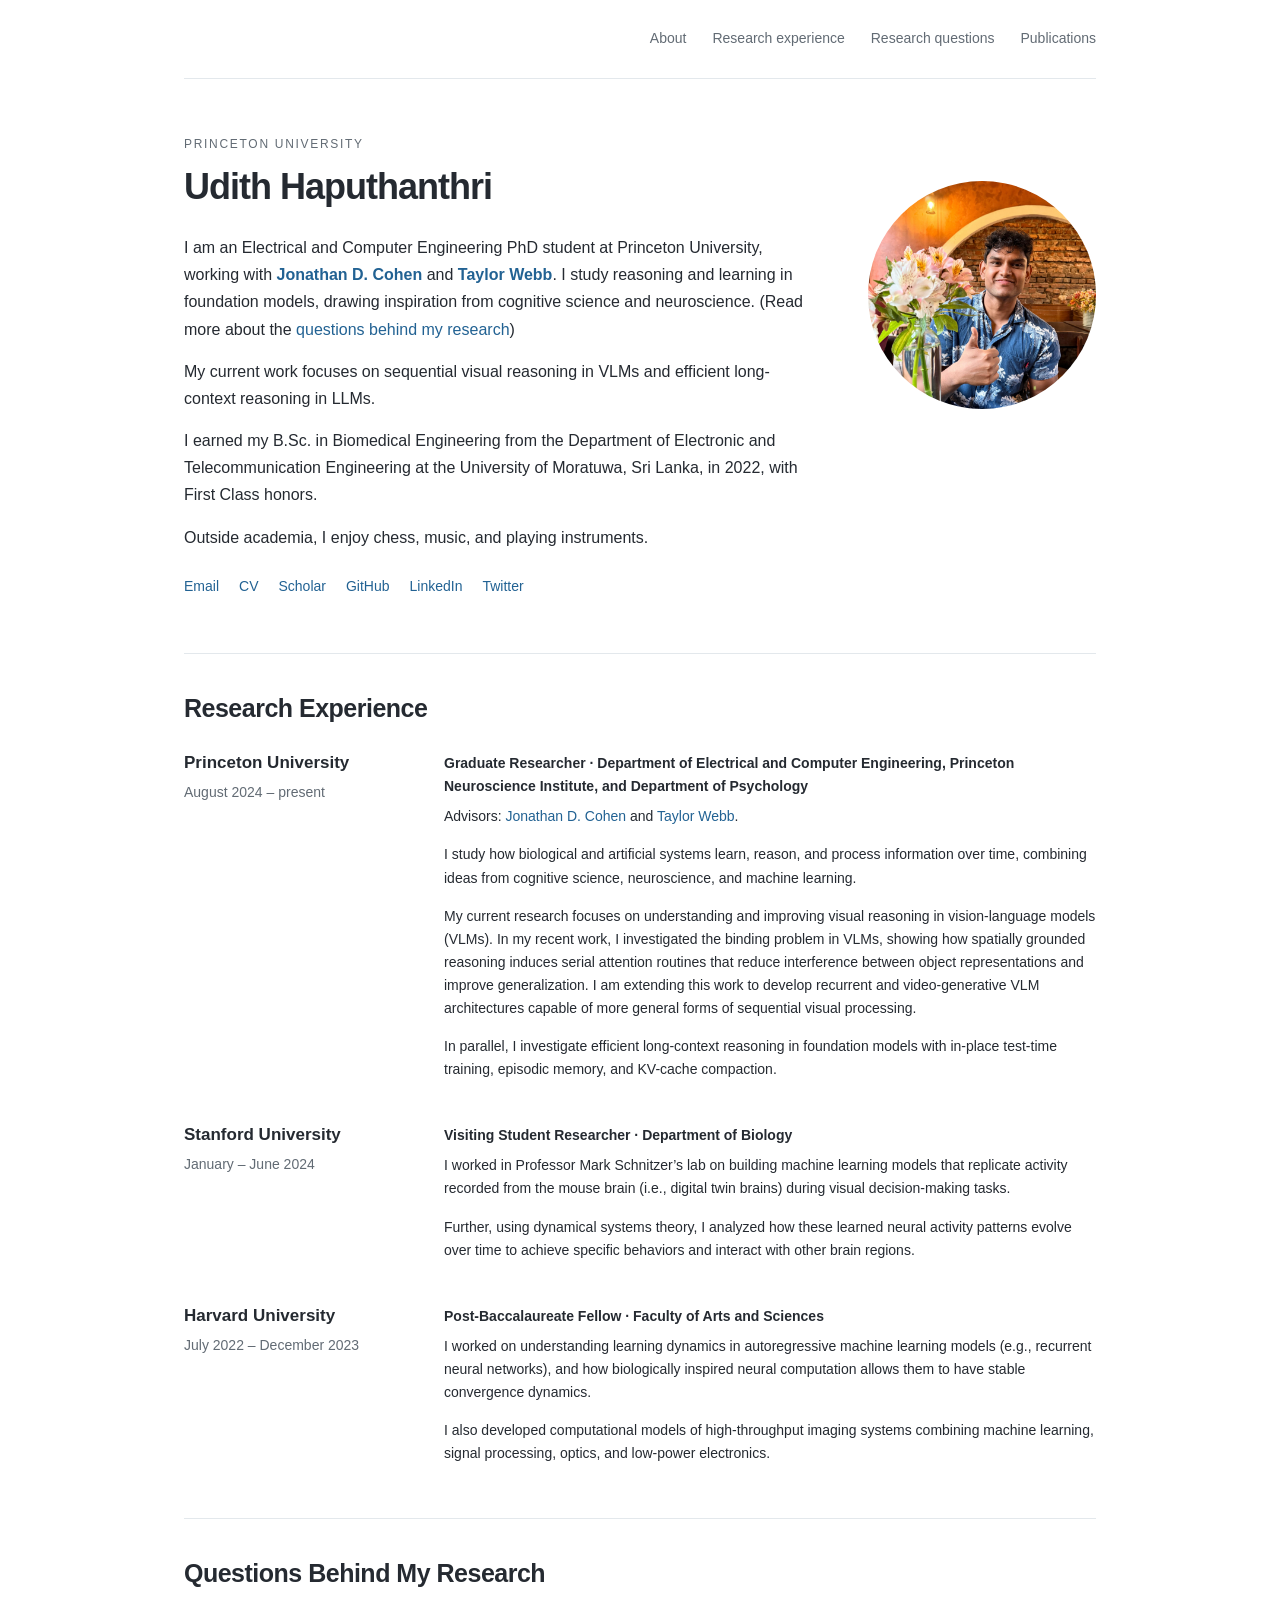
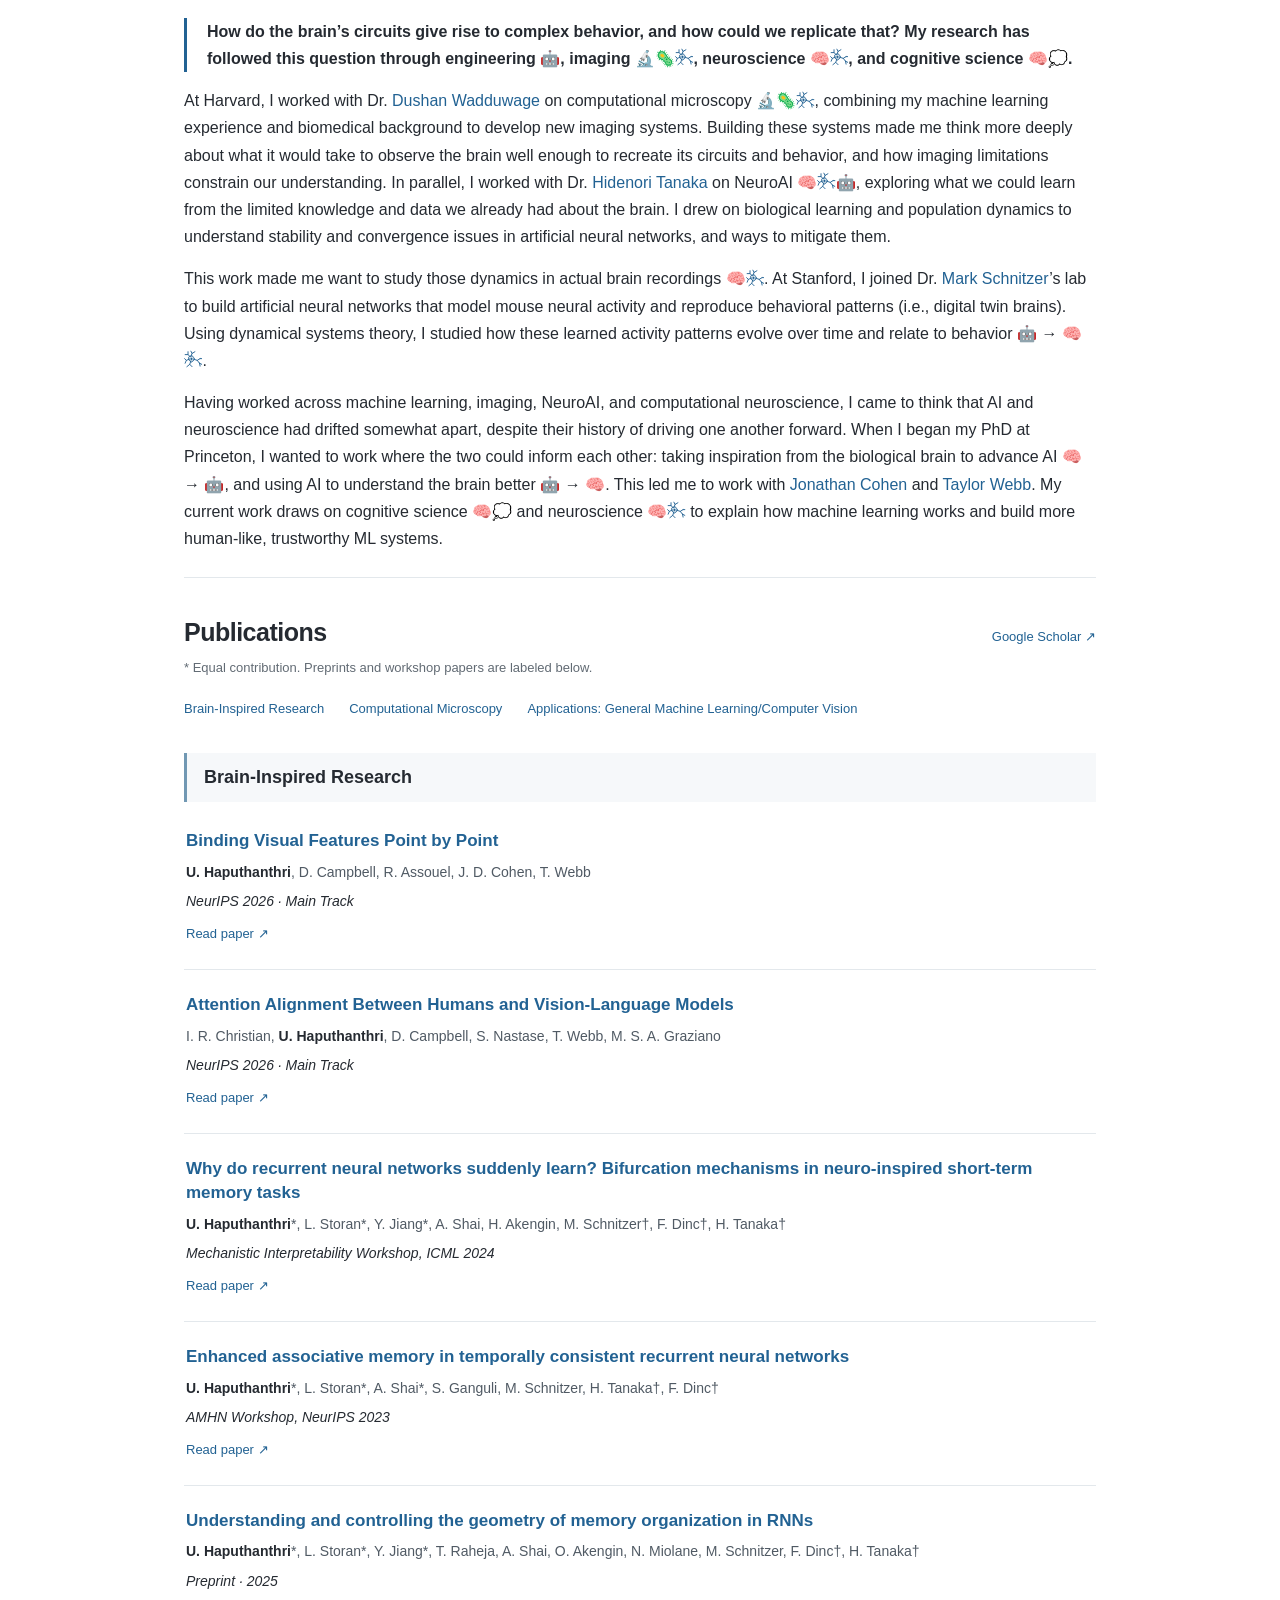
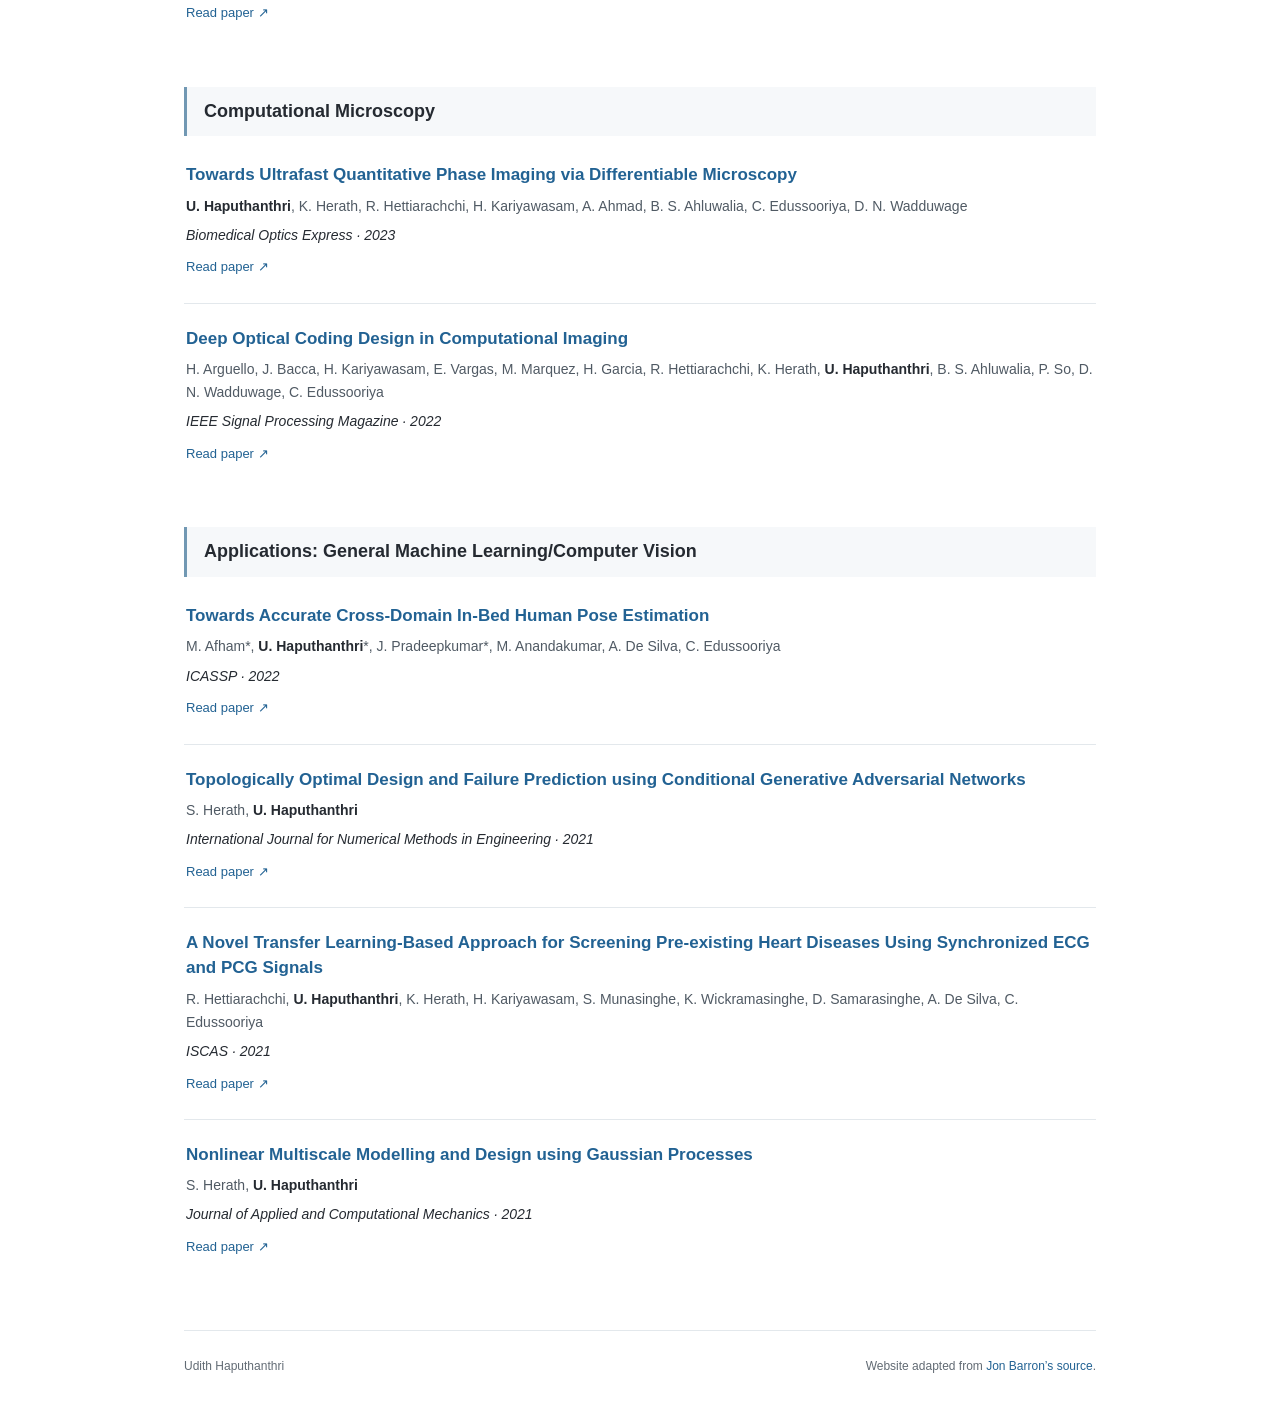
==== commit 58c86938: "Move research-question link to first About paragraph" ====
--- a/index.html
+++ b/index.html
@@ -12,8 +12,8 @@
 <nav class="top-nav" aria-label="Page sections" style="flex-wrap:wrap"><a href="#about">About</a><a href="#experience">Research experience</a><a href="#research-questions">Research questions</a><a href="#publications">Publications</a></nav>
 <section id="about" aria-labelledby="name" class="about">
 <div class="bio"><p class="eyebrow">Princeton University</p><h1 id="name">Udith Haputhanthri</h1>
-<p>I am an Electrical and Computer Engineering PhD student at Princeton University, working with <strong><a href="https://jdc.princeton.edu/">Jonathan D. Cohen</a></strong> and <strong><a href="https://psychology.princeton.edu/people/taylor-webb">Taylor Webb</a></strong>. I study reasoning and learning in foundation models, drawing inspiration from cognitive science and neuroscience.</p>
-<p>My current work focuses on sequential visual reasoning in VLMs and efficient long-context reasoning in LLMs. (Read more about the <a href="#research-questions">questions behind my research</a>)</p>
+<p>I am an Electrical and Computer Engineering PhD student at Princeton University, working with <strong><a href="https://jdc.princeton.edu/">Jonathan D. Cohen</a></strong> and <strong><a href="https://psychology.princeton.edu/people/taylor-webb">Taylor Webb</a></strong>. I study reasoning and learning in foundation models, drawing inspiration from cognitive science and neuroscience. (Read more about the <a href="#research-questions">questions behind my research</a>)</p>
+<p>My current work focuses on sequential visual reasoning in VLMs and efficient long-context reasoning in LLMs.</p>
 <p>I earned my B.Sc. in Biomedical Engineering from the Department of Electronic and Telecommunication Engineering at the University of Moratuwa, Sri Lanka, in 2022, with First Class honors.</p>
 <p>Outside academia, I enjoy chess, music, and playing instruments.</p>
 <div class="social-links"><a href="mailto:uh2753@princeton.edu">Email</a><a href="https://drive.google.com/file/d/1fZaWnmlsR2hChvmHnY944zVe97cFq_Ga/view">CV</a><a href="https://scholar.google.com/citations?user=oeUNrnsAAAAJ&amp;hl=en">Scholar</a><a href="https://github.com/udithhaputhanthri">GitHub</a><a href="https://www.linkedin.com/in/udithhaputhanthri">LinkedIn</a><a href="https://twitter.com/Udithhaputhant2">Twitter</a></div>
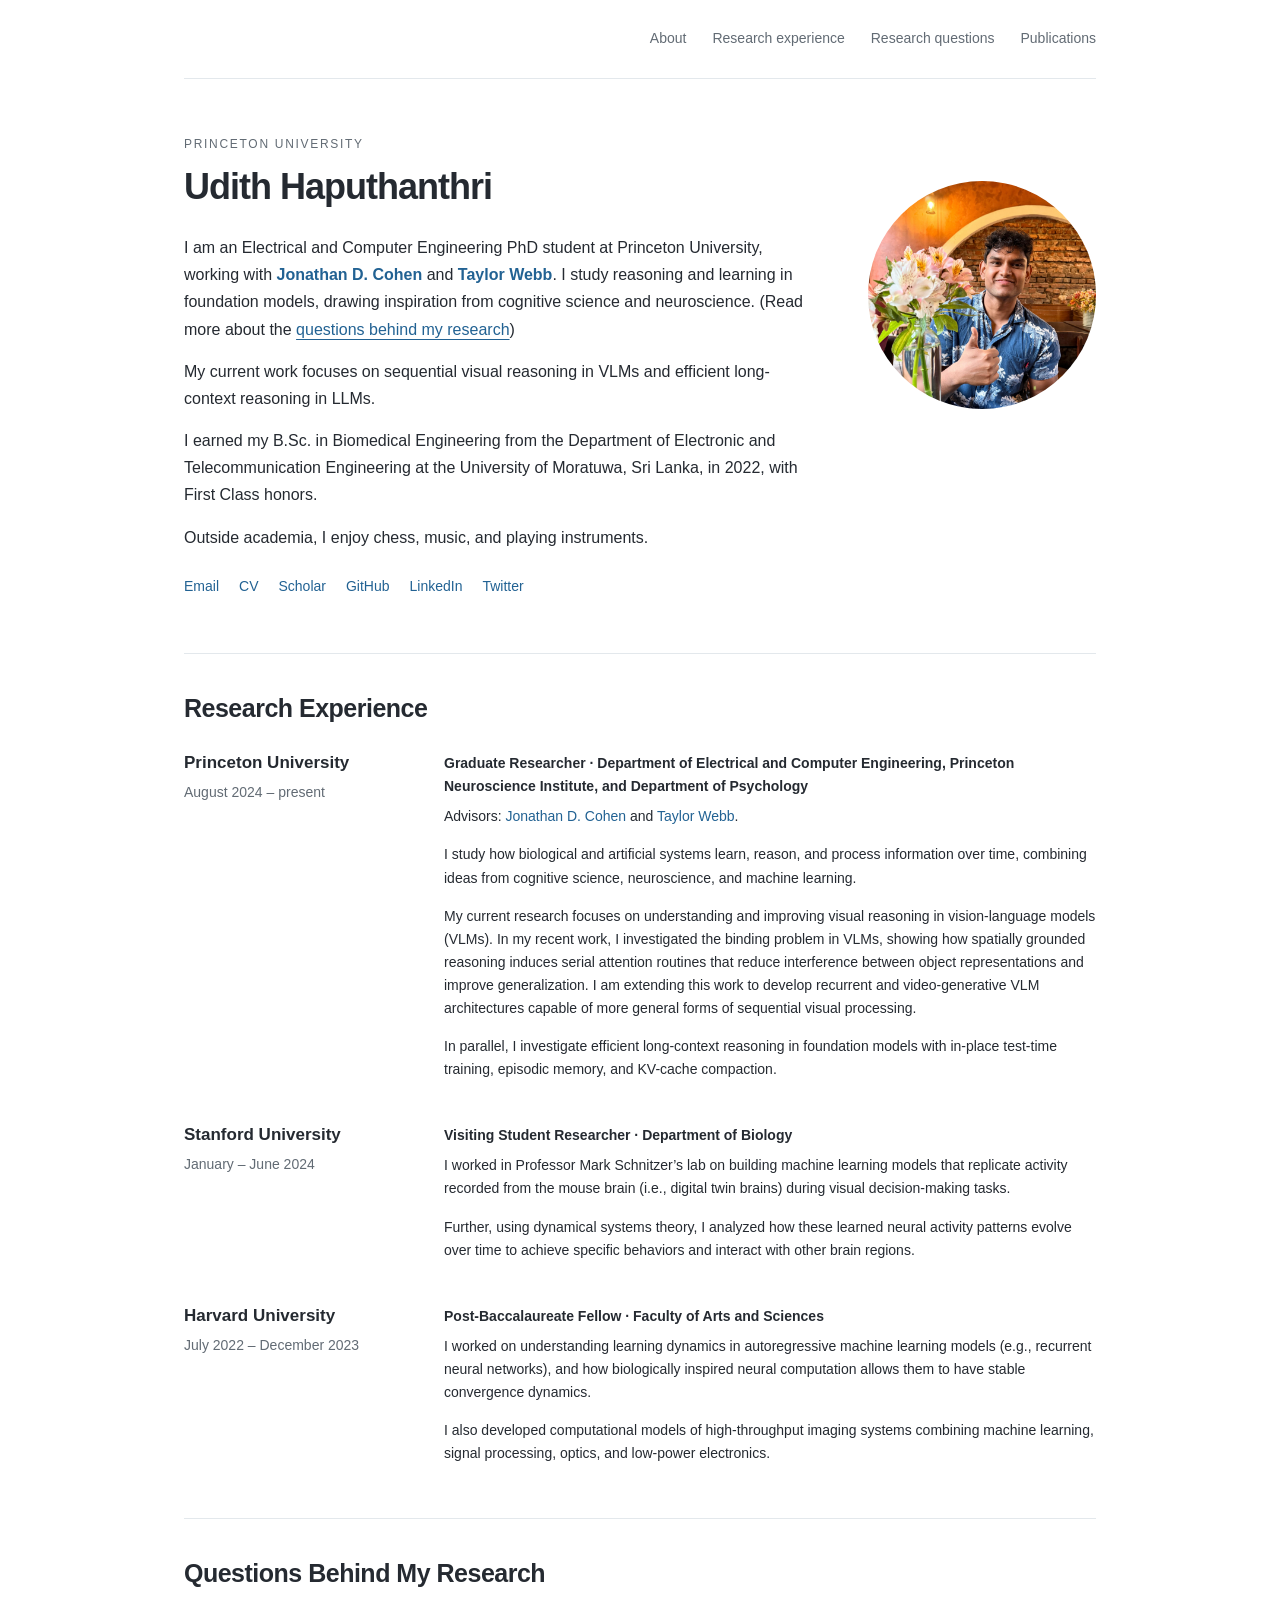
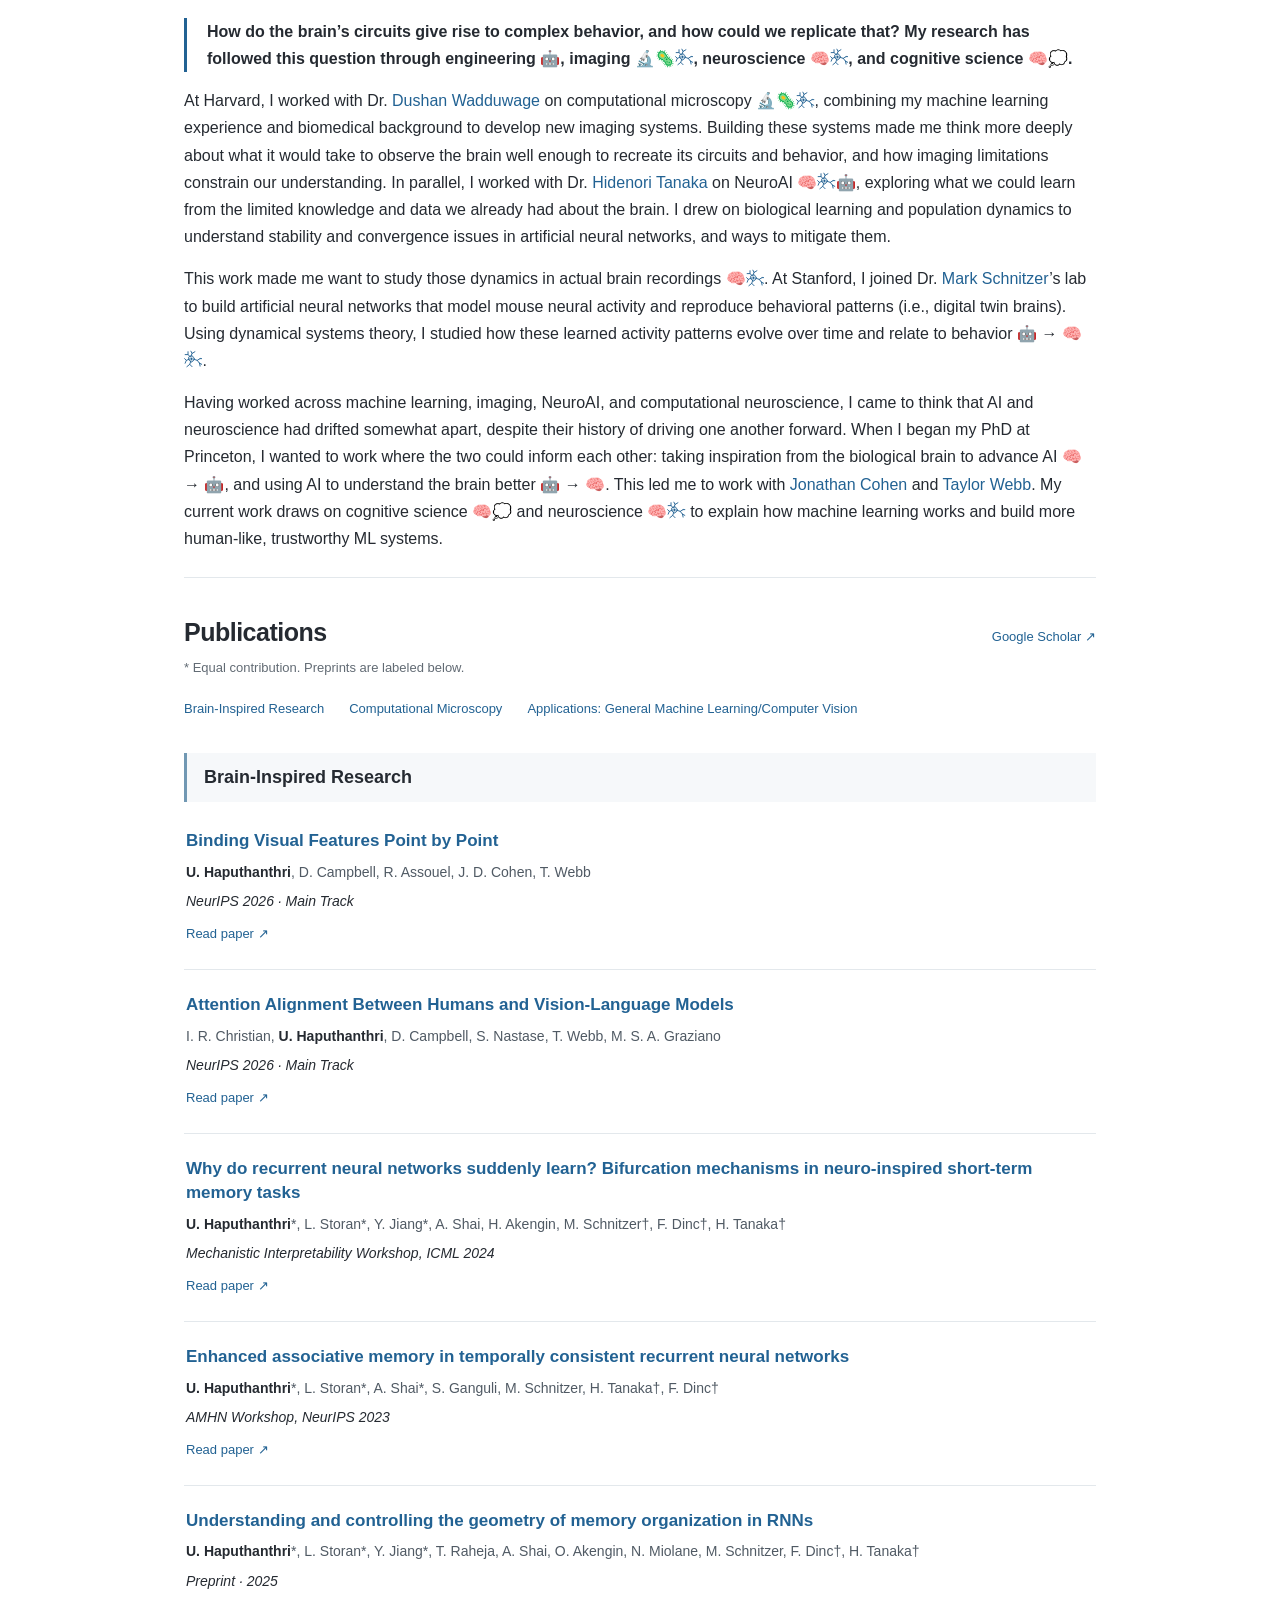
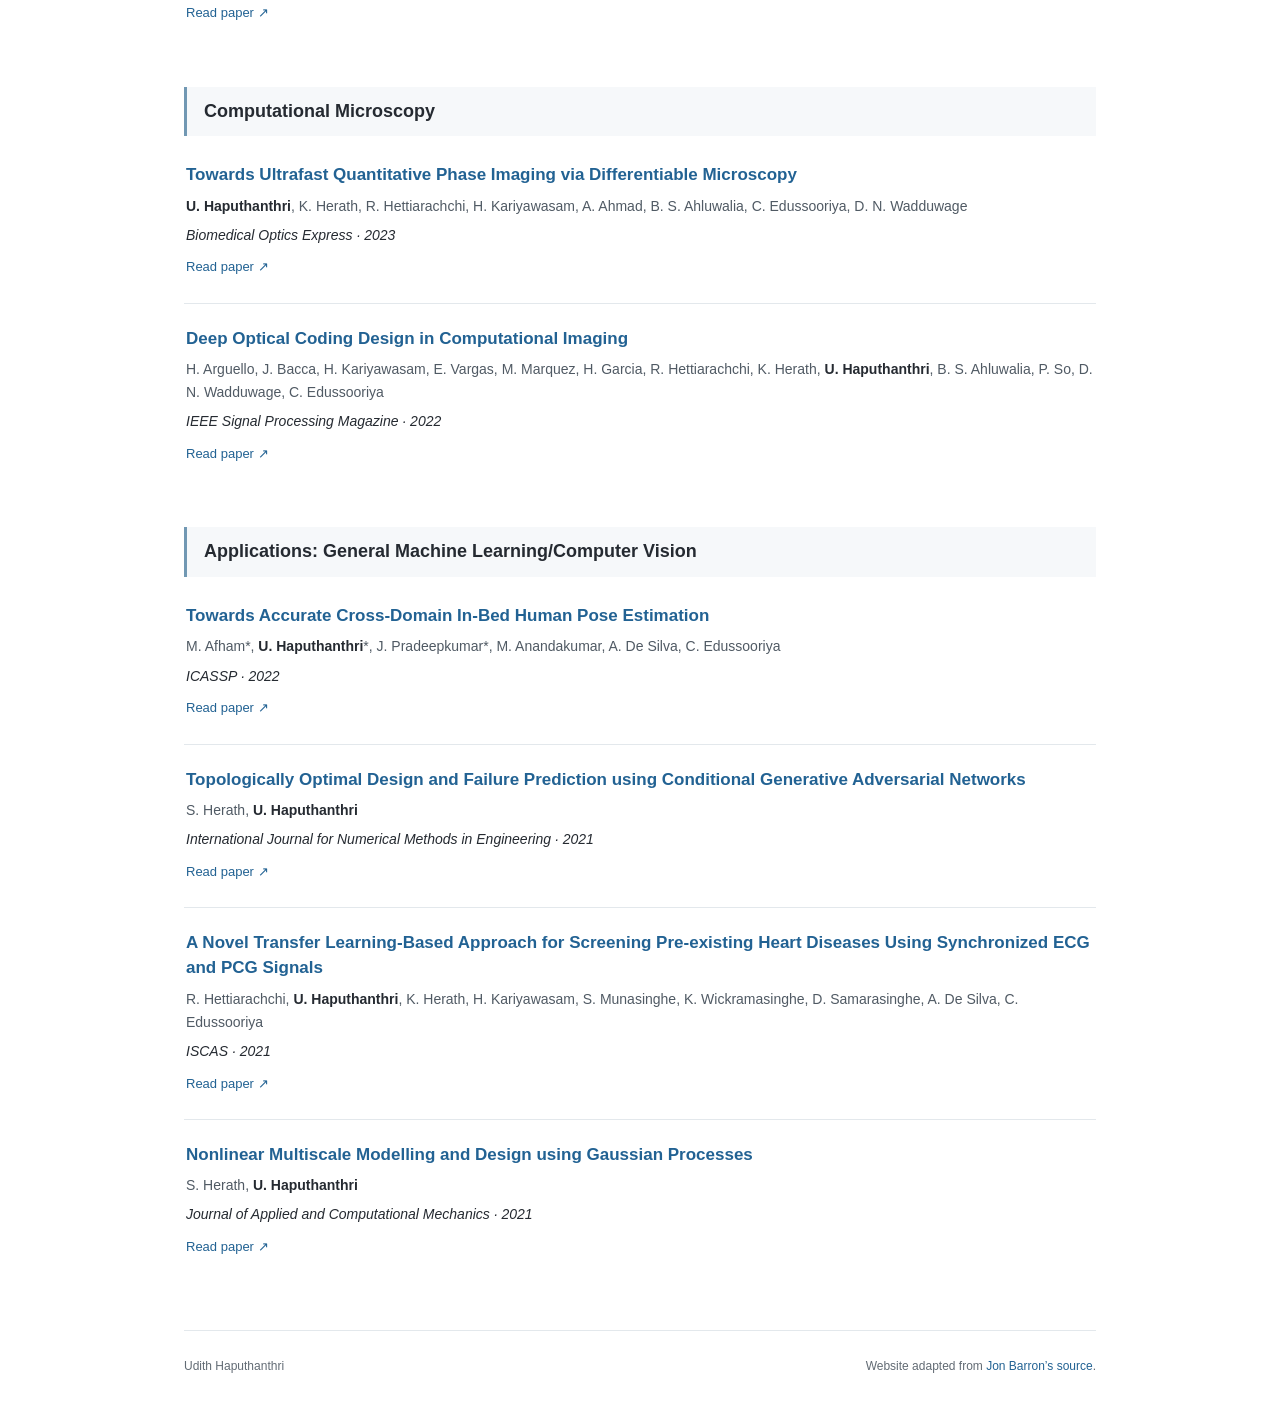
==== commit 08dd0cba: "Underline research jump link and simplify preprint note" ====
--- a/index.html
+++ b/index.html
@@ -4,7 +4,7 @@
 <meta charset="utf-8"><meta name="viewport" content="width=device-width, initial-scale=1">
 <meta name="author" content="Udith Haputhanthri">
 <meta name="description" content="Udith Haputhanthri — PhD student at Princeton working on reasoning and learning in foundation models, inspired by cognitive science and neuroscience.">
-<title>Udith Haputhanthri</title><link rel="stylesheet" href="stylesheet.css?v=portrait-opening-20261022">
+<title>Udith Haputhanthri</title><link rel="stylesheet" href="stylesheet.css?v=research-link-20261022">
 </head>
 <body>
 <a class="skip-link" href="#about">Skip to content</a>
@@ -12,7 +12,7 @@
 <nav class="top-nav" aria-label="Page sections" style="flex-wrap:wrap"><a href="#about">About</a><a href="#experience">Research experience</a><a href="#research-questions">Research questions</a><a href="#publications">Publications</a></nav>
 <section id="about" aria-labelledby="name" class="about">
 <div class="bio"><p class="eyebrow">Princeton University</p><h1 id="name">Udith Haputhanthri</h1>
-<p>I am an Electrical and Computer Engineering PhD student at Princeton University, working with <strong><a href="https://jdc.princeton.edu/">Jonathan D. Cohen</a></strong> and <strong><a href="https://psychology.princeton.edu/people/taylor-webb">Taylor Webb</a></strong>. I study reasoning and learning in foundation models, drawing inspiration from cognitive science and neuroscience. (Read more about the <a href="#research-questions">questions behind my research</a>)</p>
+<p>I am an Electrical and Computer Engineering PhD student at Princeton University, working with <strong><a href="https://jdc.princeton.edu/">Jonathan D. Cohen</a></strong> and <strong><a href="https://psychology.princeton.edu/people/taylor-webb">Taylor Webb</a></strong>. I study reasoning and learning in foundation models, drawing inspiration from cognitive science and neuroscience. (Read more about the <a class="research-jump-link" href="#research-questions">questions behind my research</a>)</p>
 <p>My current work focuses on sequential visual reasoning in VLMs and efficient long-context reasoning in LLMs.</p>
 <p>I earned my B.Sc. in Biomedical Engineering from the Department of Electronic and Telecommunication Engineering at the University of Moratuwa, Sri Lanka, in 2022, with First Class honors.</p>
 <p>Outside academia, I enjoy chess, music, and playing instruments.</p>
@@ -39,7 +39,7 @@
 <p>Having worked across machine learning, imaging, NeuroAI, and computational neuroscience, I came to think that AI and neuroscience had drifted somewhat apart, despite their history of driving one another forward. When I began my PhD at Princeton, I wanted to work where the two could inform each other: taking inspiration from the biological brain to advance AI <span aria-hidden="true">🧠 → 🤖</span>, and using AI to understand the brain better <span aria-hidden="true">🤖 → 🧠</span>. This led me to work with <a href="https://jdc.princeton.edu/">Jonathan Cohen</a> and <a href="https://psychology.princeton.edu/people/taylor-webb">Taylor Webb</a>. My current work draws on cognitive science <span aria-hidden="true">🧠💭</span> and neuroscience <span aria-hidden="true">🧠</span><svg xmlns="http://www.w3.org/2000/svg" width="1.15em" height="1.15em" viewBox="0 0 32 32" aria-hidden="true" focusable="false" style="vertical-align:-0.18em;color:#226293"><g fill="none" stroke="currentColor" stroke-width="1.6" stroke-linecap="round" stroke-linejoin="round"><path d="M11 12 7 8 7 3 M7 8 2 8 M12 11 14 6 19 3 M14 6 12 2 M9 16 4 18 2 23 M4 18 1 15 M12 19 10 25 5 29 M10 25 14 29 M17 16 23 18 28 15 M23 18 27 23 M28 15 31 15 M27 23 31 25 M27 23 28 28"/><path d="M10 11 14 10 18 14 17 18 13 21 9 18 8 14Z" fill="currentColor" fill-opacity=".16"/></g><circle cx="13" cy="15.5" r="1.8" fill="currentColor"/></svg> to explain how machine learning works and build more human-like, trustworthy ML systems.</p>
 </section>
 <section id="publications" class="major-section" aria-labelledby="publications-title"><div class="section-heading"><h2 id="publications-title">Publications</h2><a href="https://scholar.google.com/citations?user=oeUNrnsAAAAJ&amp;hl=en">Google Scholar ↗</a></div>
-<p class="publication-note">* Equal contribution. Preprints and workshop papers are labeled below.</p>
+<p class="publication-note">* Equal contribution. Preprints are labeled below.</p>
 <nav class="publication-nav" aria-label="Publication topics"><a href="#brain">Brain-Inspired Research</a><a href="#microscopy">Computational Microscopy</a><a href="#other">Applications: General Machine Learning/Computer Vision</a></nav>
 <section class="publication-group" id="brain" aria-labelledby="brain-title"><h3 id="brain-title">Brain-Inspired Research</h3>
 <article class="paper"><div class="paper-content"><h4><a href="https://drive.google.com/file/d/1XcKZUTb9YCFaT_SlNtK0ScjZmYTj1VQV/view">Binding Visual Features Point by Point</a></h4><p class="authors"><strong>U. Haputhanthri</strong>, D. Campbell, R. Assouel, J. D. Cohen, T. Webb</p><p class="venue">NeurIPS 2026 · Main Track</p><a class="paper-link" href="https://drive.google.com/file/d/1XcKZUTb9YCFaT_SlNtK0ScjZmYTj1VQV/view">Read paper <span aria-hidden="true">↗</span></a></div></article>
--- a/stylesheet.css
+++ b/stylesheet.css
@@ -4,3 +4,5 @@
 #research-questions .research-opening{border-left:3px solid var(--blue);padding-left:20px;background:#fff;font-weight:700}
 
 .portrait img{object-position:center}
+
+.research-jump-link{text-decoration:underline}
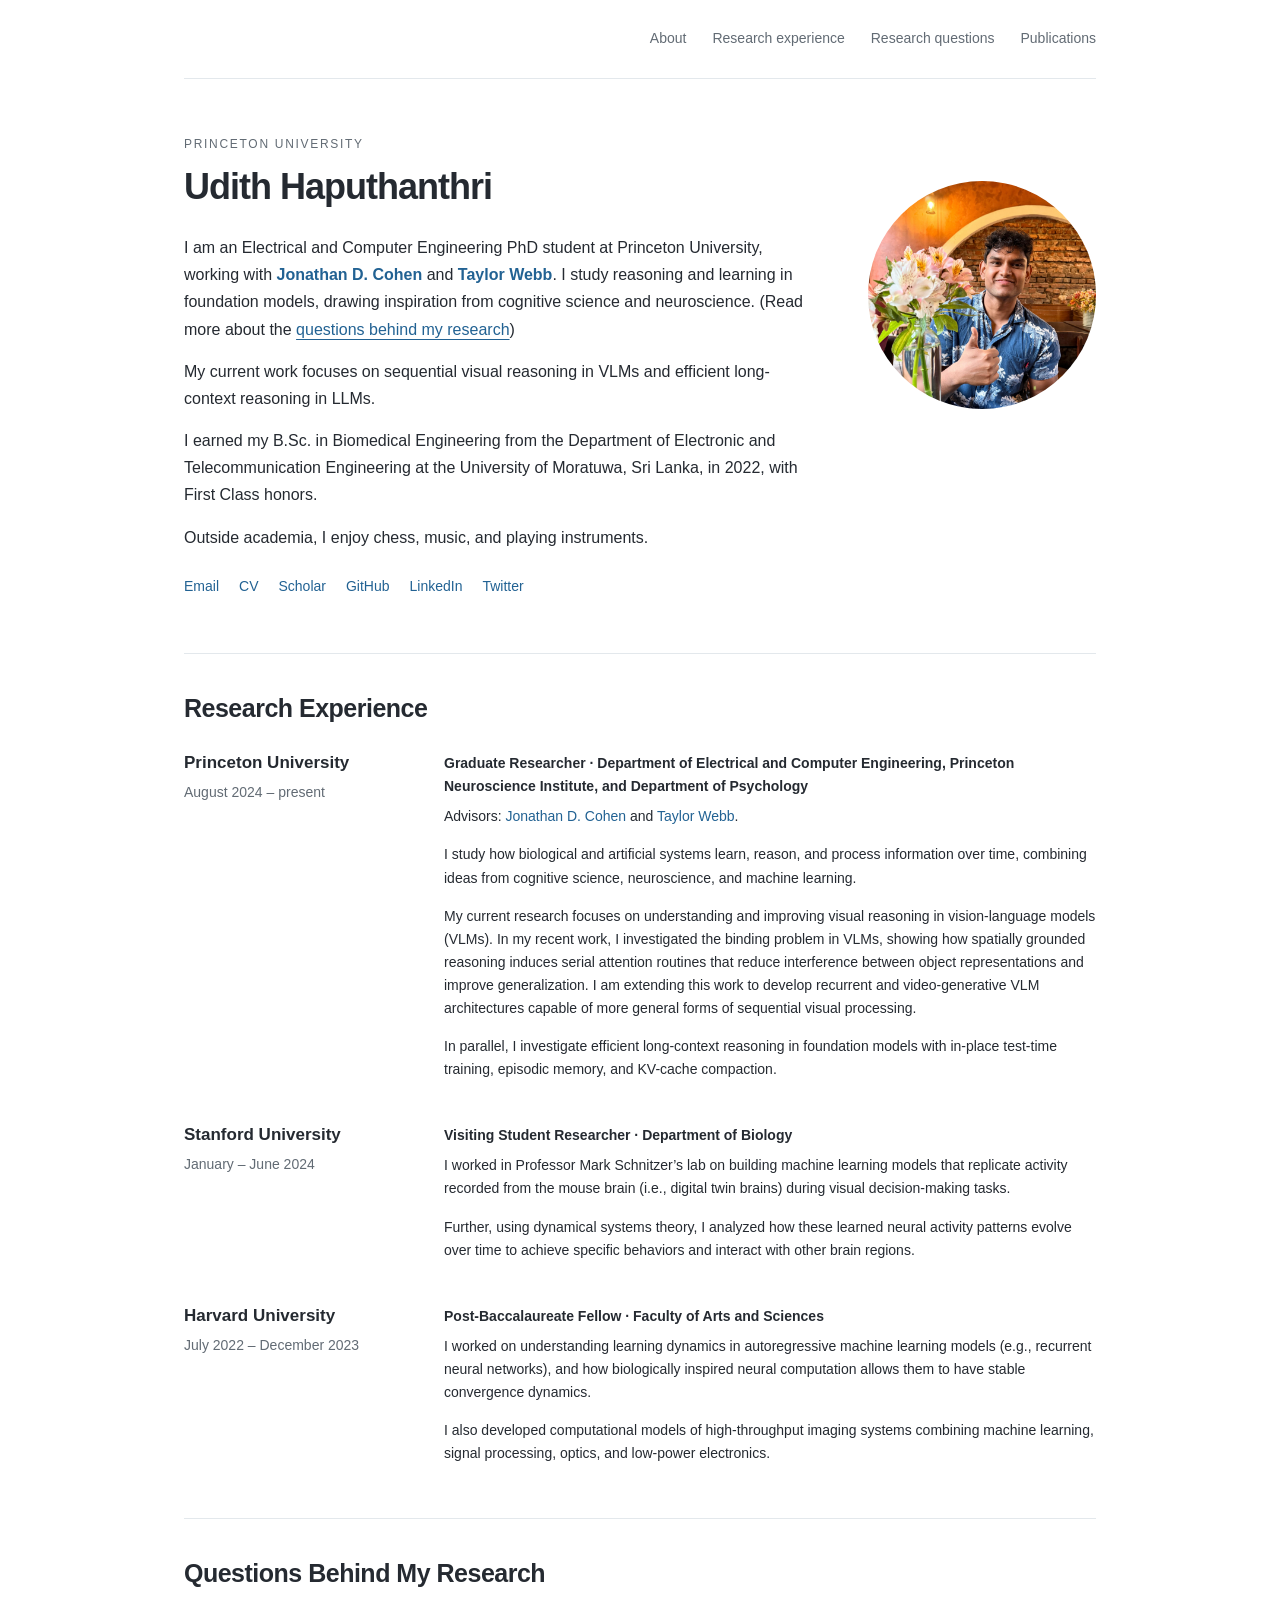
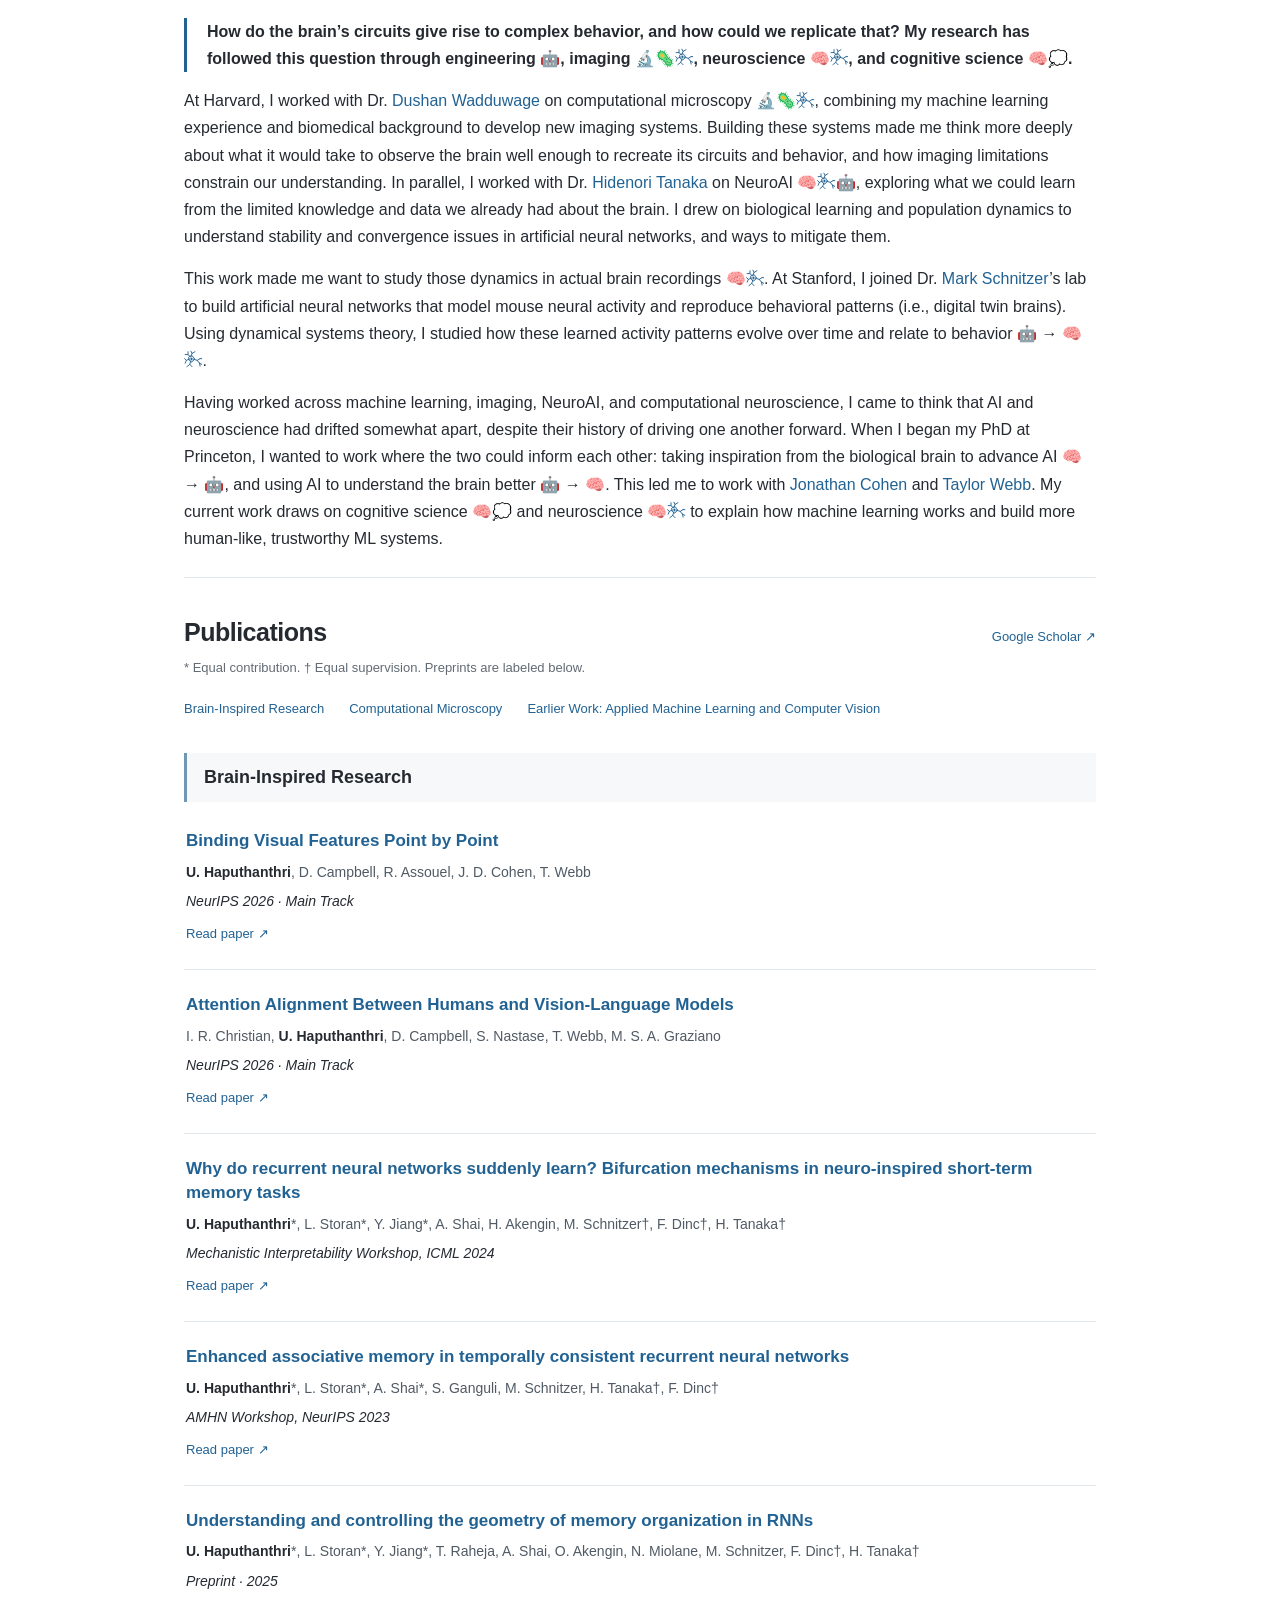
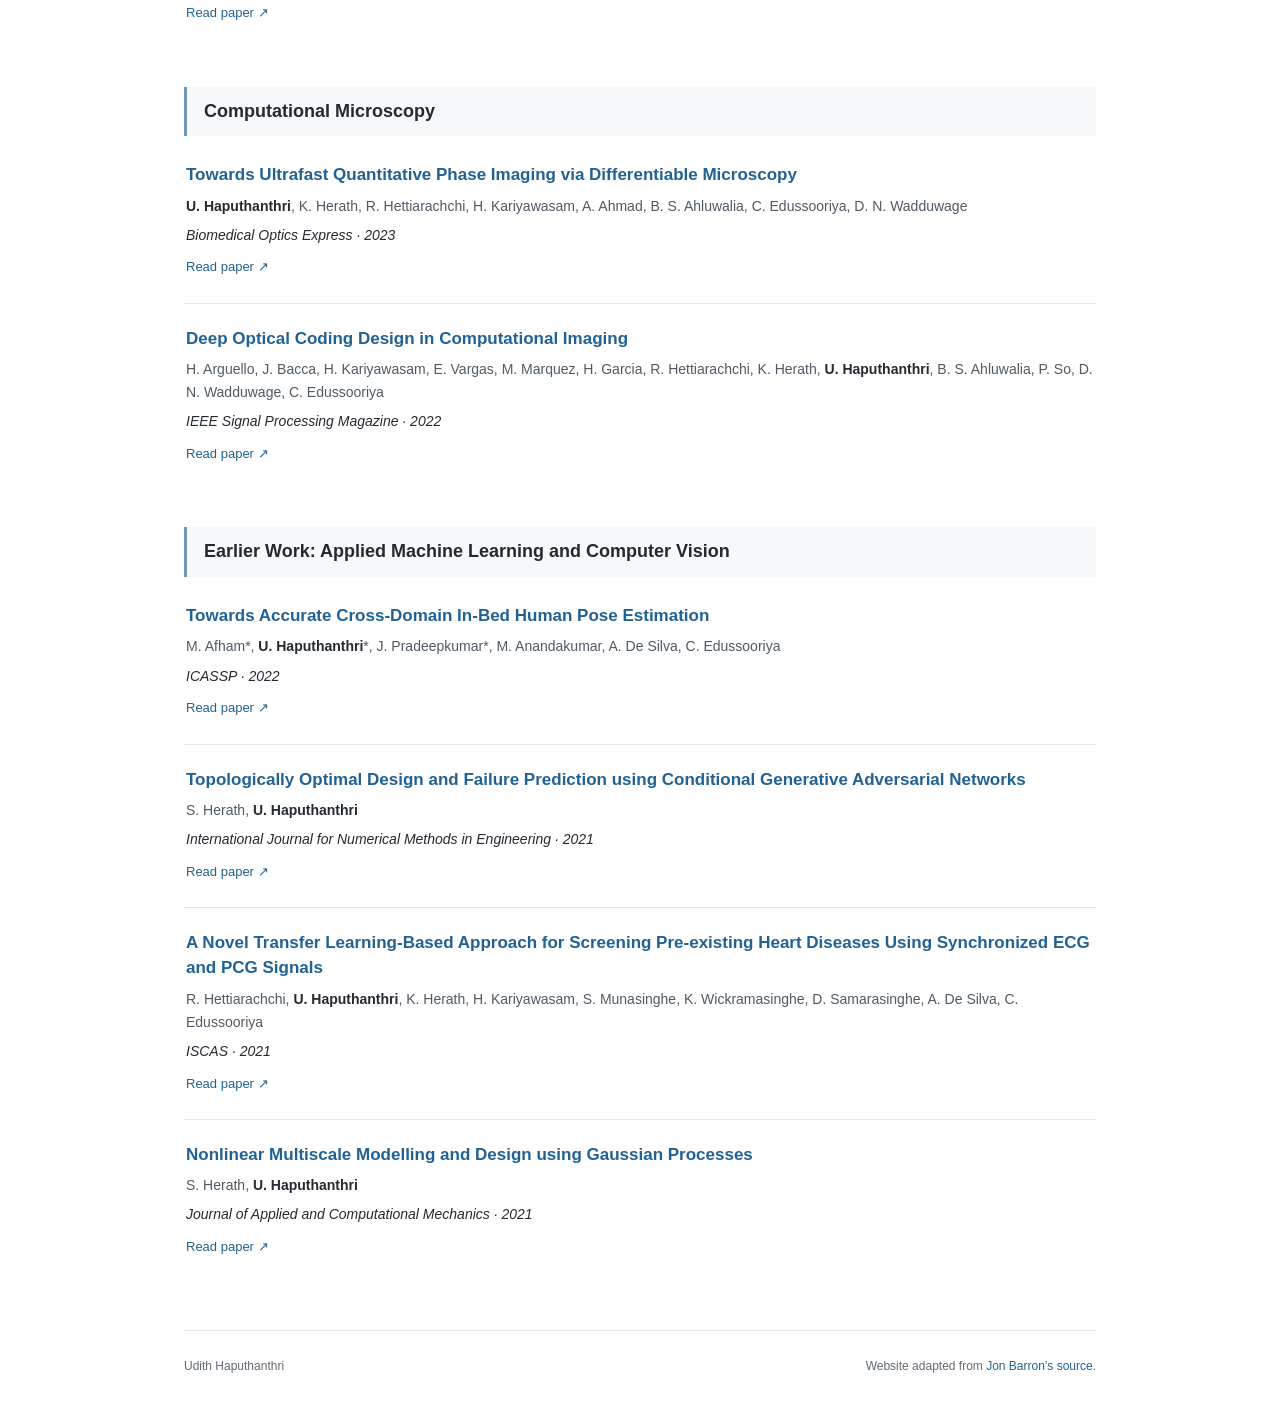
==== commit 7ff9082d: "Rename earlier work category and define equal supervision marker" ====
--- a/index.html
+++ b/index.html
@@ -39,8 +39,8 @@
 <p>Having worked across machine learning, imaging, NeuroAI, and computational neuroscience, I came to think that AI and neuroscience had drifted somewhat apart, despite their history of driving one another forward. When I began my PhD at Princeton, I wanted to work where the two could inform each other: taking inspiration from the biological brain to advance AI <span aria-hidden="true">🧠 → 🤖</span>, and using AI to understand the brain better <span aria-hidden="true">🤖 → 🧠</span>. This led me to work with <a href="https://jdc.princeton.edu/">Jonathan Cohen</a> and <a href="https://psychology.princeton.edu/people/taylor-webb">Taylor Webb</a>. My current work draws on cognitive science <span aria-hidden="true">🧠💭</span> and neuroscience <span aria-hidden="true">🧠</span><svg xmlns="http://www.w3.org/2000/svg" width="1.15em" height="1.15em" viewBox="0 0 32 32" aria-hidden="true" focusable="false" style="vertical-align:-0.18em;color:#226293"><g fill="none" stroke="currentColor" stroke-width="1.6" stroke-linecap="round" stroke-linejoin="round"><path d="M11 12 7 8 7 3 M7 8 2 8 M12 11 14 6 19 3 M14 6 12 2 M9 16 4 18 2 23 M4 18 1 15 M12 19 10 25 5 29 M10 25 14 29 M17 16 23 18 28 15 M23 18 27 23 M28 15 31 15 M27 23 31 25 M27 23 28 28"/><path d="M10 11 14 10 18 14 17 18 13 21 9 18 8 14Z" fill="currentColor" fill-opacity=".16"/></g><circle cx="13" cy="15.5" r="1.8" fill="currentColor"/></svg> to explain how machine learning works and build more human-like, trustworthy ML systems.</p>
 </section>
 <section id="publications" class="major-section" aria-labelledby="publications-title"><div class="section-heading"><h2 id="publications-title">Publications</h2><a href="https://scholar.google.com/citations?user=oeUNrnsAAAAJ&amp;hl=en">Google Scholar ↗</a></div>
-<p class="publication-note">* Equal contribution. Preprints are labeled below.</p>
-<nav class="publication-nav" aria-label="Publication topics"><a href="#brain">Brain-Inspired Research</a><a href="#microscopy">Computational Microscopy</a><a href="#other">Applications: General Machine Learning/Computer Vision</a></nav>
+<p class="publication-note">* Equal contribution. † Equal supervision. Preprints are labeled below.</p>
+<nav class="publication-nav" aria-label="Publication topics"><a href="#brain">Brain-Inspired Research</a><a href="#microscopy">Computational Microscopy</a><a href="#other">Earlier Work: Applied Machine Learning and Computer Vision</a></nav>
 <section class="publication-group" id="brain" aria-labelledby="brain-title"><h3 id="brain-title">Brain-Inspired Research</h3>
 <article class="paper"><div class="paper-content"><h4><a href="https://drive.google.com/file/d/1XcKZUTb9YCFaT_SlNtK0ScjZmYTj1VQV/view">Binding Visual Features Point by Point</a></h4><p class="authors"><strong>U. Haputhanthri</strong>, D. Campbell, R. Assouel, J. D. Cohen, T. Webb</p><p class="venue">NeurIPS 2026 · Main Track</p><a class="paper-link" href="https://drive.google.com/file/d/1XcKZUTb9YCFaT_SlNtK0ScjZmYTj1VQV/view">Read paper <span aria-hidden="true">↗</span></a></div></article>
 <article class="paper"><div class="paper-content"><h4><a href="https://arxiv.org/pdf/2606.17410">Attention Alignment Between Humans and Vision-Language Models</a></h4><p class="authors">I. R. Christian, <strong>U. Haputhanthri</strong>, D. Campbell, S. Nastase, T. Webb, M. S. A. Graziano</p><p class="venue">NeurIPS 2026 · Main Track</p><a class="paper-link" href="https://arxiv.org/pdf/2606.17410">Read paper <span aria-hidden="true">↗</span></a></div></article>
@@ -52,7 +52,7 @@
 <article class="paper"><div class="paper-content"><h4><a href="https://drive.google.com/file/d/15-fq4s3Uc3px4dyPQwdr5WO8As3qmomQ/view">Towards Ultrafast Quantitative Phase Imaging via Differentiable Microscopy</a></h4><p class="authors"><strong>U. Haputhanthri</strong>, K. Herath, R. Hettiarachchi, H. Kariyawasam, A. Ahmad, B. S. Ahluwalia, C. Edussooriya, D. N. Wadduwage</p><p class="venue">Biomedical Optics Express · 2023</p><a class="paper-link" href="https://drive.google.com/file/d/15-fq4s3Uc3px4dyPQwdr5WO8As3qmomQ/view">Read paper <span aria-hidden="true">↗</span></a></div></article>
 <article class="paper"><div class="paper-content"><h4><a href="https://drive.google.com/file/d/1uGa6KzZgrOOGpgf1Ke66KQDH5AzN_6m6/view">Deep Optical Coding Design in Computational Imaging</a></h4><p class="authors">H. Arguello, J. Bacca, H. Kariyawasam, E. Vargas, M. Marquez, H. Garcia, R. Hettiarachchi, K. Herath, <strong>U. Haputhanthri</strong>, B. S. Ahluwalia, P. So, D. N. Wadduwage, C. Edussooriya</p><p class="venue">IEEE Signal Processing Magazine · 2022</p><a class="paper-link" href="https://drive.google.com/file/d/1uGa6KzZgrOOGpgf1Ke66KQDH5AzN_6m6/view">Read paper <span aria-hidden="true">↗</span></a></div></article>
 </section>
-<section class="publication-group" id="other" aria-labelledby="other-title"><h3 id="other-title">Applications: General Machine Learning/Computer Vision</h3>
+<section class="publication-group" id="other" aria-labelledby="other-title"><h3 id="other-title">Earlier Work: Applied Machine Learning and Computer Vision</h3>
 <article class="paper"><div class="paper-content"><h4><a href="https://drive.google.com/file/d/1SocjsCTEynnTYZ-wxJLA4Xux7Gi0KTKA/view">Towards Accurate Cross-Domain In-Bed Human Pose Estimation</a></h4><p class="authors">M. Afham*, <strong>U. Haputhanthri</strong>*, J. Pradeepkumar*, M. Anandakumar, A. De Silva, C. Edussooriya</p><p class="venue">ICASSP · 2022</p><a class="paper-link" href="https://drive.google.com/file/d/1SocjsCTEynnTYZ-wxJLA4Xux7Gi0KTKA/view">Read paper <span aria-hidden="true">↗</span></a></div></article>
 <article class="paper"><div class="paper-content"><h4><a href="https://drive.google.com/file/d/1G-M9lpZUkkOaCMp0GBZrfmS65T1xD6WH/view">Topologically Optimal Design and Failure Prediction using Conditional Generative Adversarial Networks</a></h4><p class="authors">S. Herath, <strong>U. Haputhanthri</strong></p><p class="venue">International Journal for Numerical Methods in Engineering · 2021</p><a class="paper-link" href="https://drive.google.com/file/d/1G-M9lpZUkkOaCMp0GBZrfmS65T1xD6WH/view">Read paper <span aria-hidden="true">↗</span></a></div></article>
 <article class="paper"><div class="paper-content"><h4><a href="https://drive.google.com/file/d/1lAwF7Dm_KZdagdzo9R7WN1PdUTR4jMaO/view">A Novel Transfer Learning-Based Approach for Screening Pre-existing Heart Diseases Using Synchronized ECG and PCG Signals</a></h4><p class="authors">R. Hettiarachchi, <strong>U. Haputhanthri</strong>, K. Herath, H. Kariyawasam, S. Munasinghe, K. Wickramasinghe, D. Samarasinghe, A. De Silva, C. Edussooriya</p><p class="venue">ISCAS · 2021</p><a class="paper-link" href="https://drive.google.com/file/d/1lAwF7Dm_KZdagdzo9R7WN1PdUTR4jMaO/view">Read paper <span aria-hidden="true">↗</span></a></div></article>
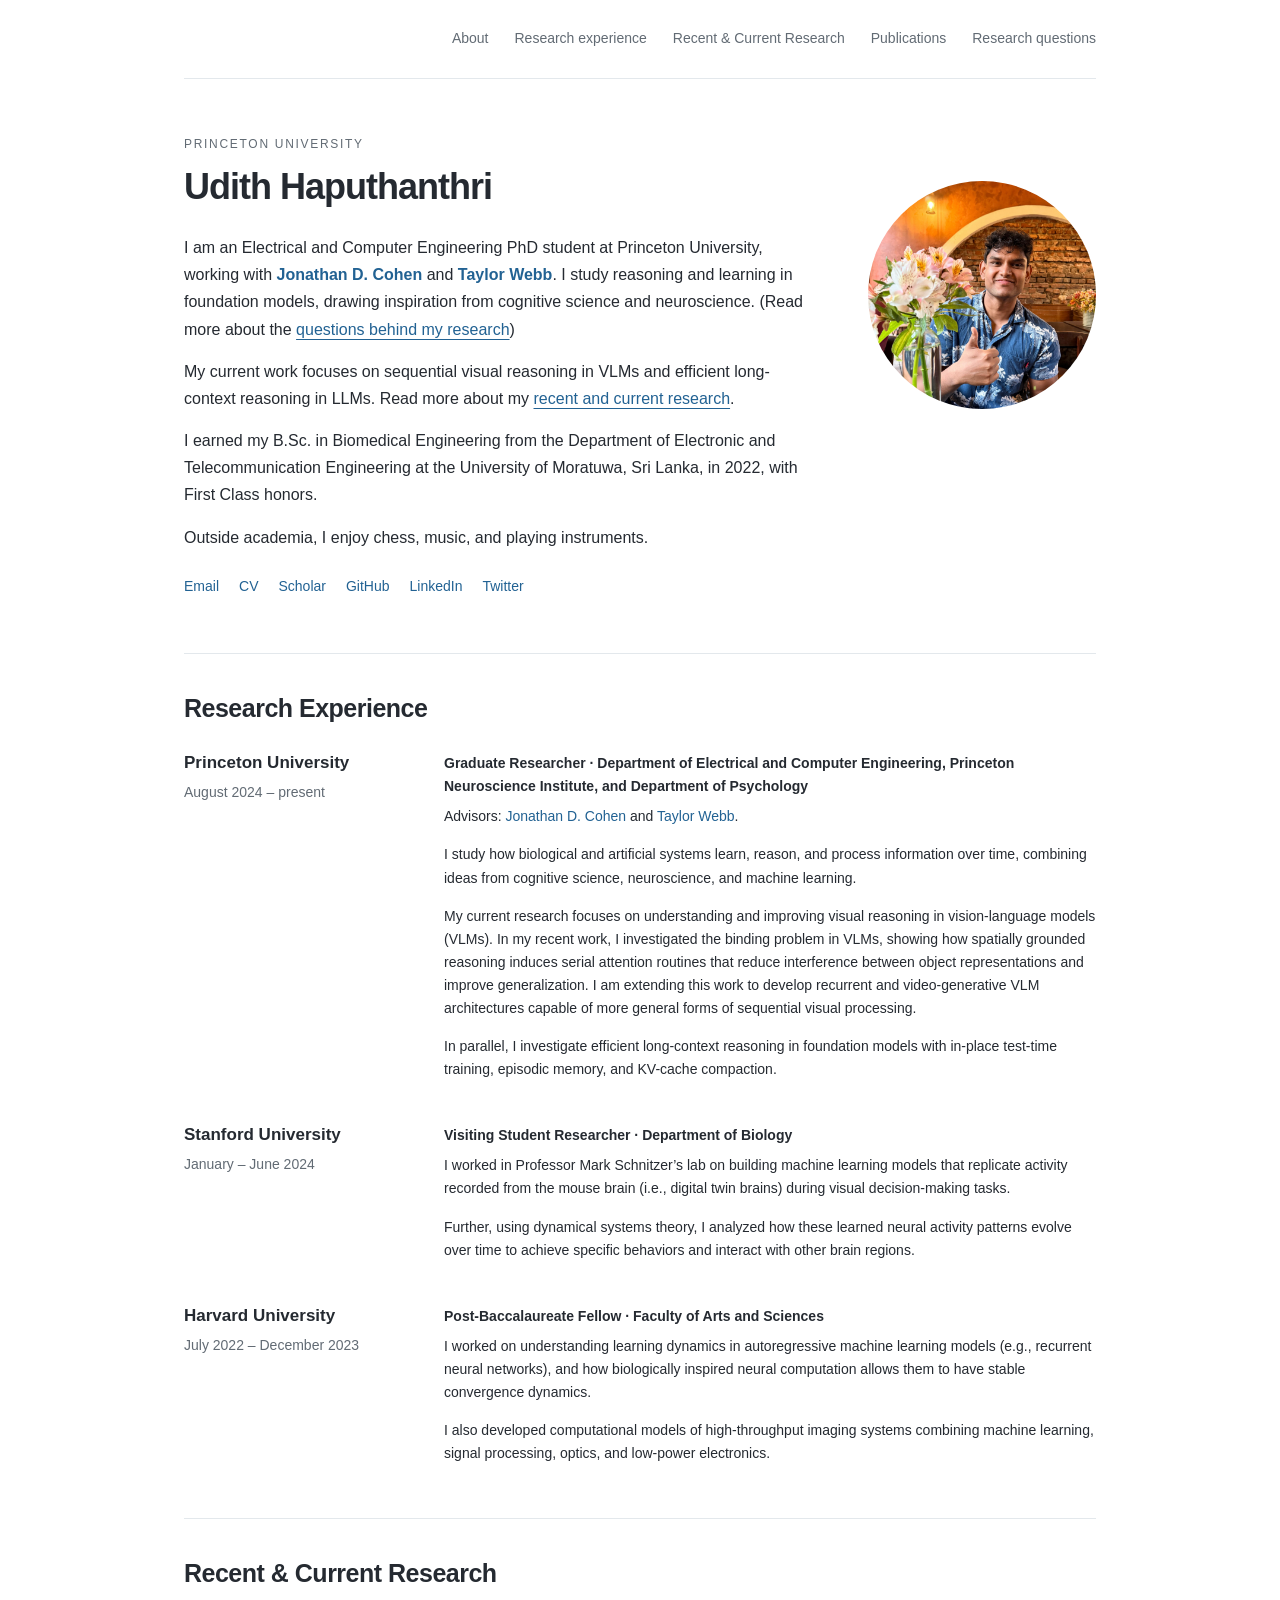
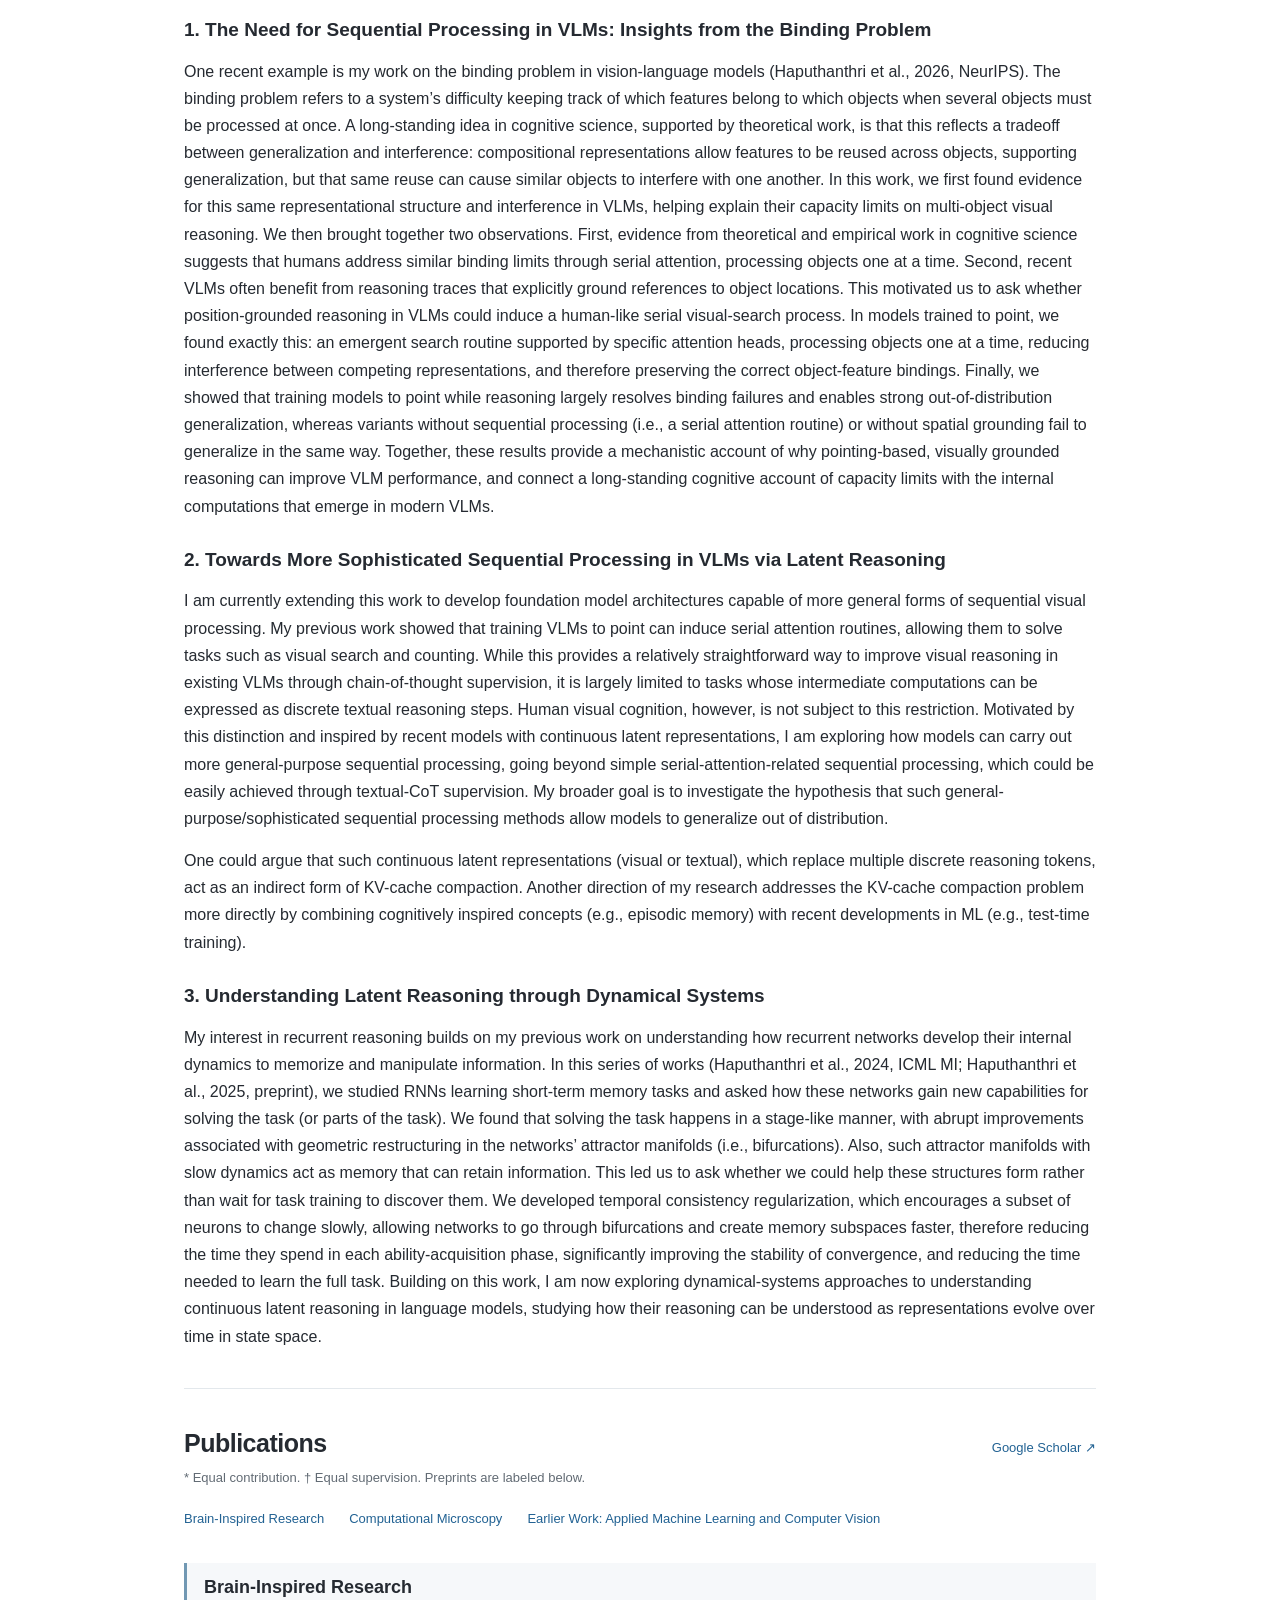
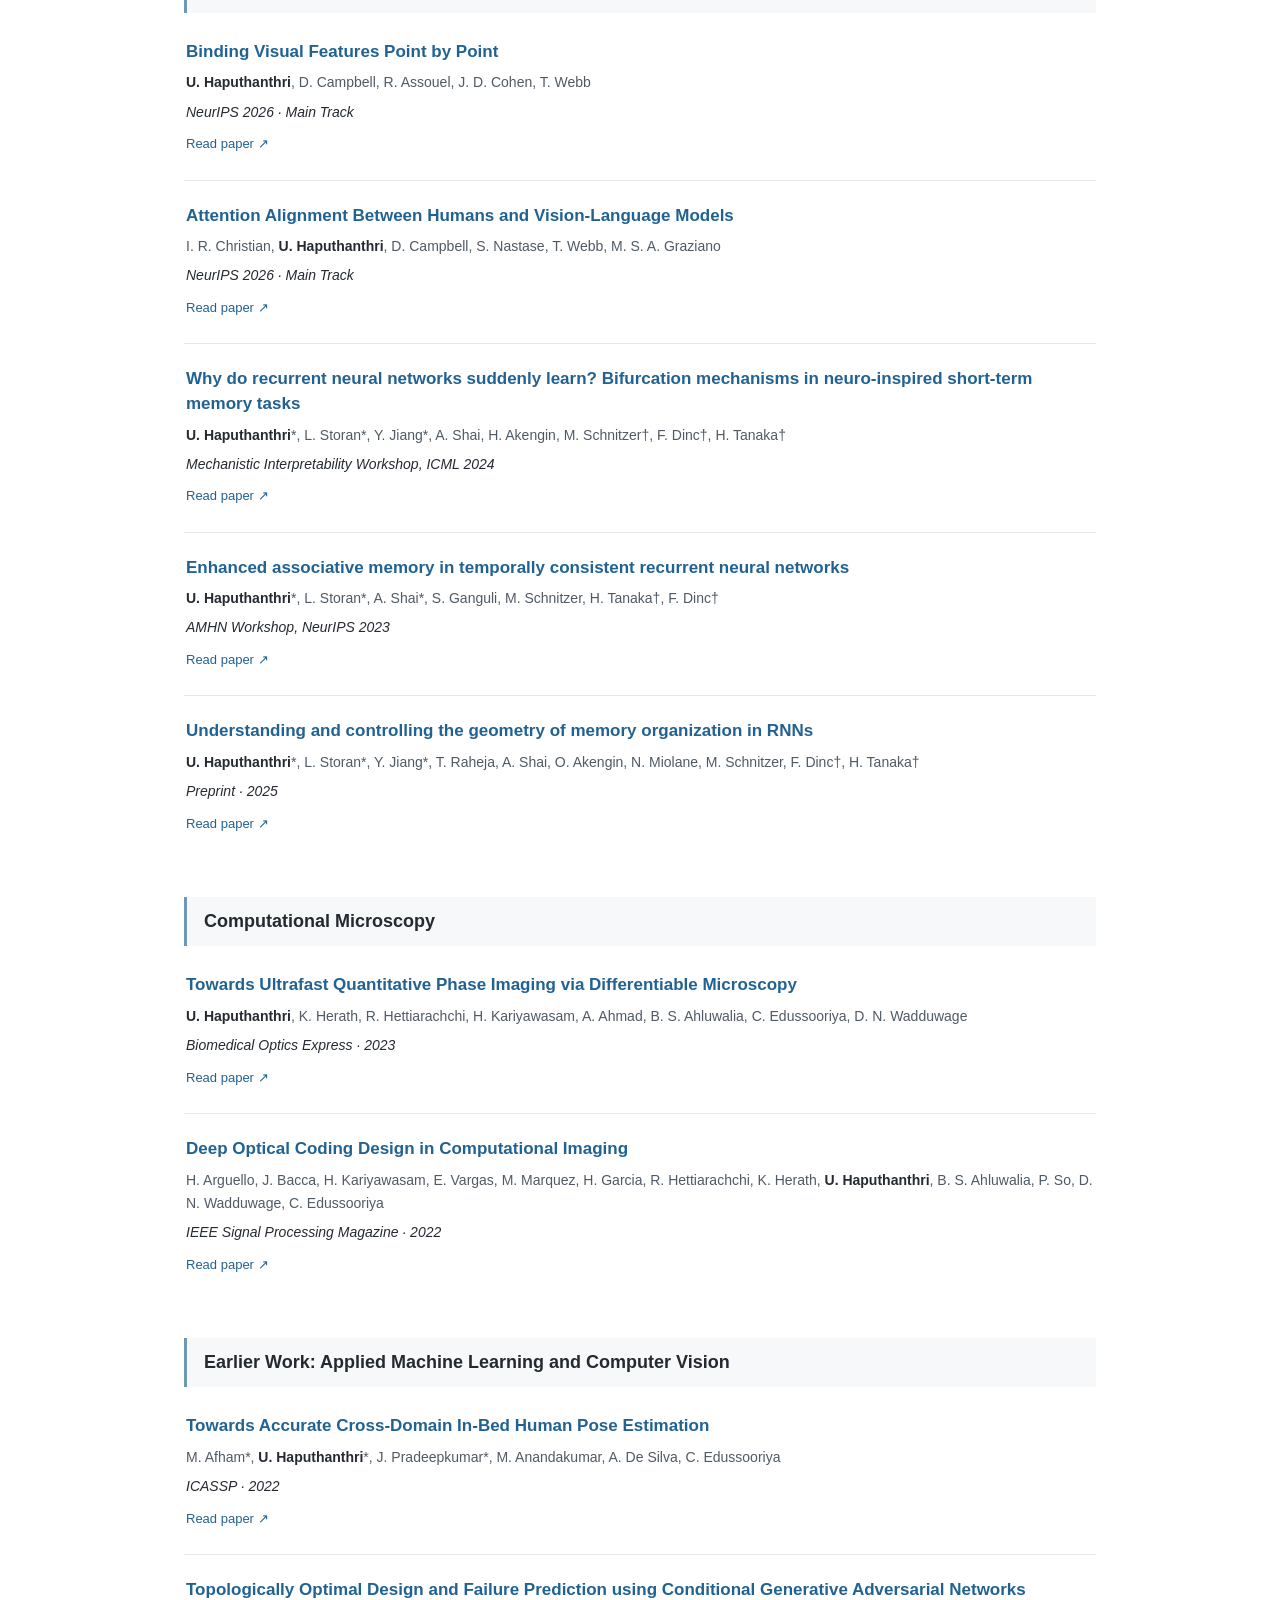
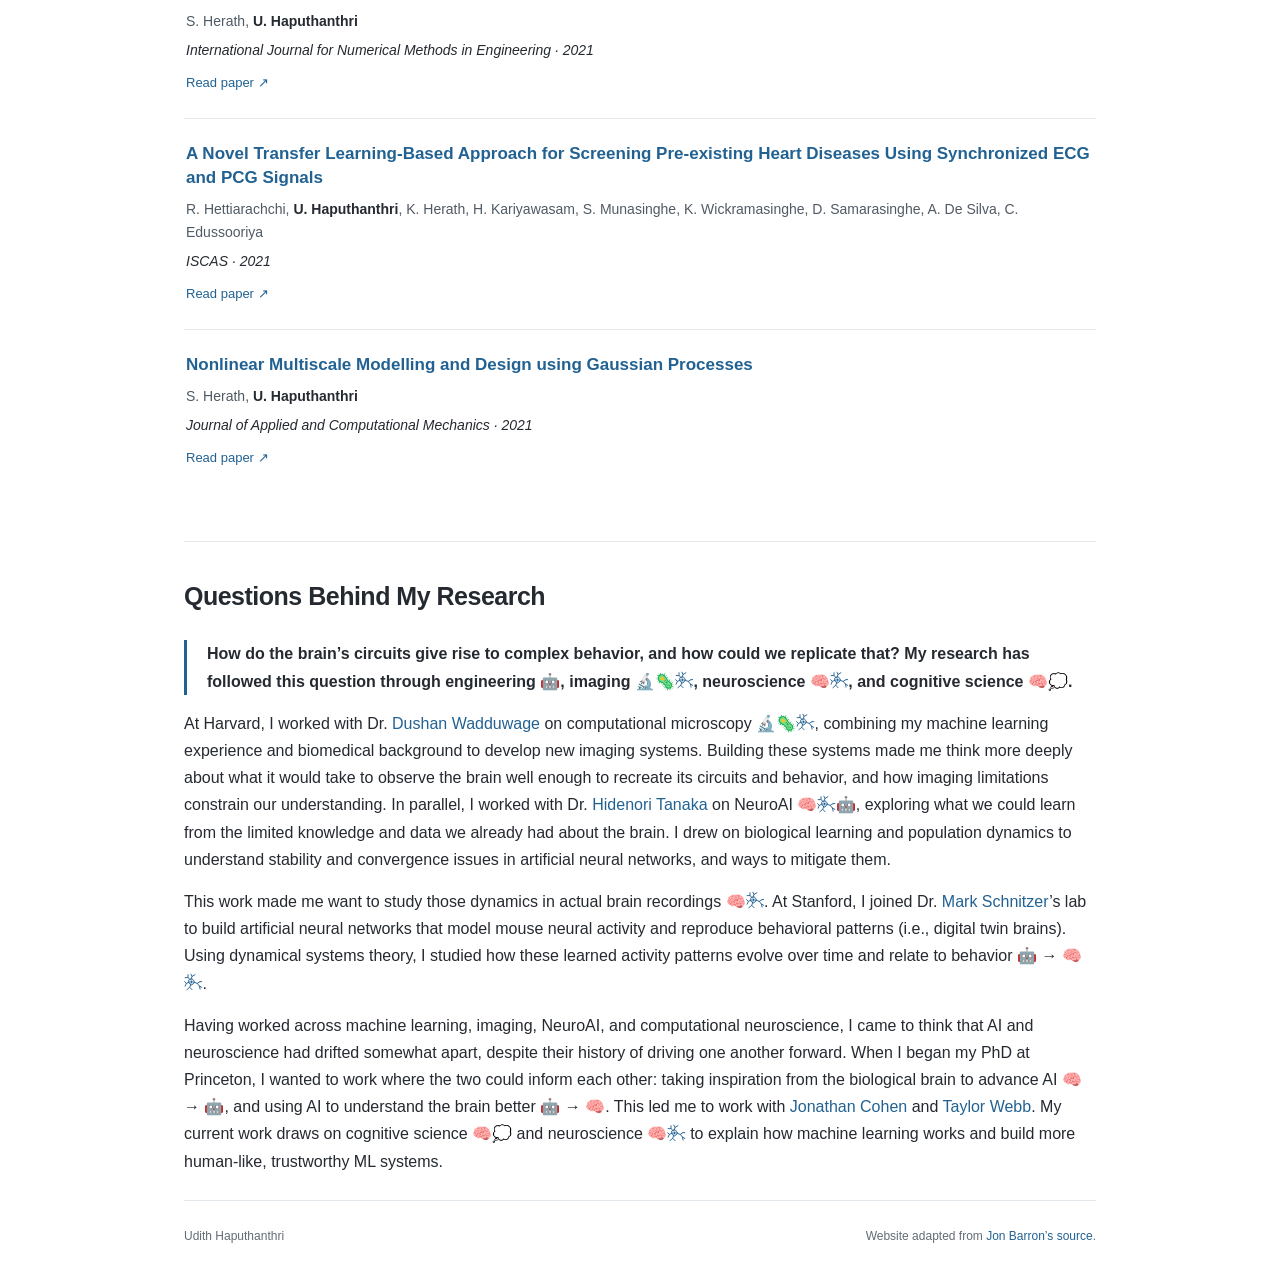
==== commit 3deafc9a: "Add approved Recent and Current Research section and reorder homepage" ====
--- a/index.html
+++ b/index.html
@@ -9,11 +9,11 @@
 <body>
 <a class="skip-link" href="#about">Skip to content</a>
 <main>
-<nav class="top-nav" aria-label="Page sections" style="flex-wrap:wrap"><a href="#about">About</a><a href="#experience">Research experience</a><a href="#research-questions">Research questions</a><a href="#publications">Publications</a></nav>
+<nav class="top-nav" aria-label="Page sections" style="flex-wrap:wrap"><a href="#about">About</a><a href="#experience">Research experience</a><a href="#current-research">Recent &amp; Current Research</a><a href="#publications">Publications</a><a href="#research-questions">Research questions</a></nav>
 <section id="about" aria-labelledby="name" class="about">
 <div class="bio"><p class="eyebrow">Princeton University</p><h1 id="name">Udith Haputhanthri</h1>
 <p>I am an Electrical and Computer Engineering PhD student at Princeton University, working with <strong><a href="https://jdc.princeton.edu/">Jonathan D. Cohen</a></strong> and <strong><a href="https://psychology.princeton.edu/people/taylor-webb">Taylor Webb</a></strong>. I study reasoning and learning in foundation models, drawing inspiration from cognitive science and neuroscience. (Read more about the <a class="research-jump-link" href="#research-questions">questions behind my research</a>)</p>
-<p>My current work focuses on sequential visual reasoning in VLMs and efficient long-context reasoning in LLMs.</p>
+<p>My current work focuses on sequential visual reasoning in VLMs and efficient long-context reasoning in LLMs. Read more about my <a class="research-jump-link" href="#current-research">recent and current research</a>.</p>
 <p>I earned my B.Sc. in Biomedical Engineering from the Department of Electronic and Telecommunication Engineering at the University of Moratuwa, Sri Lanka, in 2022, with First Class honors.</p>
 <p>Outside academia, I enjoy chess, music, and playing instruments.</p>
 <div class="social-links"><a href="mailto:uh2753@princeton.edu">Email</a><a href="https://drive.google.com/file/d/1fZaWnmlsR2hChvmHnY944zVe97cFq_Ga/view">CV</a><a href="https://scholar.google.com/citations?user=oeUNrnsAAAAJ&amp;hl=en">Scholar</a><a href="https://github.com/udithhaputhanthri">GitHub</a><a href="https://www.linkedin.com/in/udithhaputhanthri">LinkedIn</a><a href="https://twitter.com/Udithhaputhant2">Twitter</a></div>
@@ -31,12 +31,21 @@
 <p>I worked on understanding learning dynamics in autoregressive machine learning models (e.g., recurrent neural networks), and how biologically inspired neural computation allows them to have stable convergence dynamics.</p>
 <p>I also developed computational models of high-throughput imaging systems combining machine learning, signal processing, optics, and low-power electronics.</p></div></article>
 </section>
-<section id="research-questions" class="major-section" aria-labelledby="research-questions-title">
-<h2 id="research-questions-title">Questions Behind My Research</h2>
-<p class="research-opening">How do the brain’s circuits give rise to complex behavior, and how could we replicate that? My research has followed this question through engineering <span aria-hidden="true">🤖</span>, imaging <span aria-hidden="true">🔬🦠</span><svg xmlns="http://www.w3.org/2000/svg" width="1.15em" height="1.15em" viewBox="0 0 32 32" aria-hidden="true" focusable="false" style="vertical-align:-0.18em;color:#226293"><g fill="none" stroke="currentColor" stroke-width="1.6" stroke-linecap="round" stroke-linejoin="round"><path d="M11 12 7 8 7 3 M7 8 2 8 M12 11 14 6 19 3 M14 6 12 2 M9 16 4 18 2 23 M4 18 1 15 M12 19 10 25 5 29 M10 25 14 29 M17 16 23 18 28 15 M23 18 27 23 M28 15 31 15 M27 23 31 25 M27 23 28 28"/><path d="M10 11 14 10 18 14 17 18 13 21 9 18 8 14Z" fill="currentColor" fill-opacity=".16"/></g><circle cx="13" cy="15.5" r="1.8" fill="currentColor"/></svg>, neuroscience <span aria-hidden="true">🧠</span><svg xmlns="http://www.w3.org/2000/svg" width="1.15em" height="1.15em" viewBox="0 0 32 32" aria-hidden="true" focusable="false" style="vertical-align:-0.18em;color:#226293"><g fill="none" stroke="currentColor" stroke-width="1.6" stroke-linecap="round" stroke-linejoin="round"><path d="M11 12 7 8 7 3 M7 8 2 8 M12 11 14 6 19 3 M14 6 12 2 M9 16 4 18 2 23 M4 18 1 15 M12 19 10 25 5 29 M10 25 14 29 M17 16 23 18 28 15 M23 18 27 23 M28 15 31 15 M27 23 31 25 M27 23 28 28"/><path d="M10 11 14 10 18 14 17 18 13 21 9 18 8 14Z" fill="currentColor" fill-opacity=".16"/></g><circle cx="13" cy="15.5" r="1.8" fill="currentColor"/></svg>, and cognitive science <span aria-hidden="true">🧠💭</span>.</p>
-<p>At Harvard, I worked with Dr. <a href="https://wadduwagelab.com/">Dushan Wadduwage</a> on computational microscopy <span aria-hidden="true">🔬🦠</span><svg xmlns="http://www.w3.org/2000/svg" width="1.15em" height="1.15em" viewBox="0 0 32 32" aria-hidden="true" focusable="false" style="vertical-align:-0.18em;color:#226293"><g fill="none" stroke="currentColor" stroke-width="1.6" stroke-linecap="round" stroke-linejoin="round"><path d="M11 12 7 8 7 3 M7 8 2 8 M12 11 14 6 19 3 M14 6 12 2 M9 16 4 18 2 23 M4 18 1 15 M12 19 10 25 5 29 M10 25 14 29 M17 16 23 18 28 15 M23 18 27 23 M28 15 31 15 M27 23 31 25 M27 23 28 28"/><path d="M10 11 14 10 18 14 17 18 13 21 9 18 8 14Z" fill="currentColor" fill-opacity=".16"/></g><circle cx="13" cy="15.5" r="1.8" fill="currentColor"/></svg>, combining my machine learning experience and biomedical background to develop new imaging systems. Building these systems made me think more deeply about what it would take to observe the brain well enough to recreate its circuits and behavior, and how imaging limitations constrain our understanding. In parallel, I worked with Dr. <a href="https://sites.google.com/view/htanaka/home">Hidenori Tanaka</a> on NeuroAI <span aria-hidden="true">🧠</span><svg xmlns="http://www.w3.org/2000/svg" width="1.15em" height="1.15em" viewBox="0 0 32 32" aria-hidden="true" focusable="false" style="vertical-align:-0.18em;color:#226293"><g fill="none" stroke="currentColor" stroke-width="1.6" stroke-linecap="round" stroke-linejoin="round"><path d="M11 12 7 8 7 3 M7 8 2 8 M12 11 14 6 19 3 M14 6 12 2 M9 16 4 18 2 23 M4 18 1 15 M12 19 10 25 5 29 M10 25 14 29 M17 16 23 18 28 15 M23 18 27 23 M28 15 31 15 M27 23 31 25 M27 23 28 28"/><path d="M10 11 14 10 18 14 17 18 13 21 9 18 8 14Z" fill="currentColor" fill-opacity=".16"/></g><circle cx="13" cy="15.5" r="1.8" fill="currentColor"/></svg><span aria-hidden="true">🤖</span>, exploring what we could learn from the limited knowledge and data we already had about the brain. I drew on biological learning and population dynamics to understand stability and convergence issues in artificial neural networks, and ways to mitigate them.</p>
-<p>This work made me want to study those dynamics in actual brain recordings <span aria-hidden="true">🧠</span><svg xmlns="http://www.w3.org/2000/svg" width="1.15em" height="1.15em" viewBox="0 0 32 32" aria-hidden="true" focusable="false" style="vertical-align:-0.18em;color:#226293"><g fill="none" stroke="currentColor" stroke-width="1.6" stroke-linecap="round" stroke-linejoin="round"><path d="M11 12 7 8 7 3 M7 8 2 8 M12 11 14 6 19 3 M14 6 12 2 M9 16 4 18 2 23 M4 18 1 15 M12 19 10 25 5 29 M10 25 14 29 M17 16 23 18 28 15 M23 18 27 23 M28 15 31 15 M27 23 31 25 M27 23 28 28"/><path d="M10 11 14 10 18 14 17 18 13 21 9 18 8 14Z" fill="currentColor" fill-opacity=".16"/></g><circle cx="13" cy="15.5" r="1.8" fill="currentColor"/></svg>. At Stanford, I joined Dr. <a href="https://schnitzerlab.stanford.edu/">Mark Schnitzer</a>’s lab to build artificial neural networks that model mouse neural activity and reproduce behavioral patterns (i.e., digital twin brains). Using dynamical systems theory, I studied how these learned activity patterns evolve over time and relate to behavior <span aria-hidden="true">🤖 → 🧠</span><svg xmlns="http://www.w3.org/2000/svg" width="1.15em" height="1.15em" viewBox="0 0 32 32" aria-hidden="true" focusable="false" style="vertical-align:-0.18em;color:#226293"><g fill="none" stroke="currentColor" stroke-width="1.6" stroke-linecap="round" stroke-linejoin="round"><path d="M11 12 7 8 7 3 M7 8 2 8 M12 11 14 6 19 3 M14 6 12 2 M9 16 4 18 2 23 M4 18 1 15 M12 19 10 25 5 29 M10 25 14 29 M17 16 23 18 28 15 M23 18 27 23 M28 15 31 15 M27 23 31 25 M27 23 28 28"/><path d="M10 11 14 10 18 14 17 18 13 21 9 18 8 14Z" fill="currentColor" fill-opacity=".16"/></g><circle cx="13" cy="15.5" r="1.8" fill="currentColor"/></svg>.</p>
-<p>Having worked across machine learning, imaging, NeuroAI, and computational neuroscience, I came to think that AI and neuroscience had drifted somewhat apart, despite their history of driving one another forward. When I began my PhD at Princeton, I wanted to work where the two could inform each other: taking inspiration from the biological brain to advance AI <span aria-hidden="true">🧠 → 🤖</span>, and using AI to understand the brain better <span aria-hidden="true">🤖 → 🧠</span>. This led me to work with <a href="https://jdc.princeton.edu/">Jonathan Cohen</a> and <a href="https://psychology.princeton.edu/people/taylor-webb">Taylor Webb</a>. My current work draws on cognitive science <span aria-hidden="true">🧠💭</span> and neuroscience <span aria-hidden="true">🧠</span><svg xmlns="http://www.w3.org/2000/svg" width="1.15em" height="1.15em" viewBox="0 0 32 32" aria-hidden="true" focusable="false" style="vertical-align:-0.18em;color:#226293"><g fill="none" stroke="currentColor" stroke-width="1.6" stroke-linecap="round" stroke-linejoin="round"><path d="M11 12 7 8 7 3 M7 8 2 8 M12 11 14 6 19 3 M14 6 12 2 M9 16 4 18 2 23 M4 18 1 15 M12 19 10 25 5 29 M10 25 14 29 M17 16 23 18 28 15 M23 18 27 23 M28 15 31 15 M27 23 31 25 M27 23 28 28"/><path d="M10 11 14 10 18 14 17 18 13 21 9 18 8 14Z" fill="currentColor" fill-opacity=".16"/></g><circle cx="13" cy="15.5" r="1.8" fill="currentColor"/></svg> to explain how machine learning works and build more human-like, trustworthy ML systems.</p>
+<section id="current-research" class="major-section" aria-labelledby="current-research-title">
+<h2 id="current-research-title">Recent &amp; Current Research</h2>
+<article aria-labelledby="current-research-1" style="margin-bottom:28px">
+<h3 id="current-research-1" style="margin-bottom:15px">1. The Need for Sequential Processing in VLMs: Insights from the Binding Problem</h3>
+<p>One recent example is my work on the binding problem in vision-language models (Haputhanthri et al., 2026, NeurIPS). The binding problem refers to a system’s difficulty keeping track of which features belong to which objects when several objects must be processed at once. A long-standing idea in cognitive science, supported by theoretical work, is that this reflects a tradeoff between generalization and interference: compositional representations allow features to be reused across objects, supporting generalization, but that same reuse can cause similar objects to interfere with one another. In this work, we first found evidence for this same representational structure and interference in VLMs, helping explain their capacity limits on multi-object visual reasoning. We then brought together two observations. First, evidence from theoretical and empirical work in cognitive science suggests that humans address similar binding limits through serial attention, processing objects one at a time. Second, recent VLMs often benefit from reasoning traces that explicitly ground references to object locations. This motivated us to ask whether position-grounded reasoning in VLMs could induce a human-like serial visual-search process. In models trained to point, we found exactly this: an emergent search routine supported by specific attention heads, processing objects one at a time, reducing interference between competing representations, and therefore preserving the correct object-feature bindings. Finally, we showed that training models to point while reasoning largely resolves binding failures and enables strong out-of-distribution generalization, whereas variants without sequential processing (i.e., a serial attention routine) or without spatial grounding fail to generalize in the same way. Together, these results provide a mechanistic account of why pointing-based, visually grounded reasoning can improve VLM performance, and connect a long-standing cognitive account of capacity limits with the internal computations that emerge in modern VLMs.</p>
+</article>
+<article aria-labelledby="current-research-2" style="margin-bottom:28px">
+<h3 id="current-research-2" style="margin-bottom:15px">2. Towards More Sophisticated Sequential Processing in VLMs via Latent Reasoning</h3>
+<p>I am currently extending this work to develop foundation model architectures capable of more general forms of sequential visual processing. My previous work showed that training VLMs to point can induce serial attention routines, allowing them to solve tasks such as visual search and counting. While this provides a relatively straightforward way to improve visual reasoning in existing VLMs through chain-of-thought supervision, it is largely limited to tasks whose intermediate computations can be expressed as discrete textual reasoning steps. Human visual cognition, however, is not subject to this restriction. Motivated by this distinction and inspired by recent models with continuous latent representations, I am exploring how models can carry out more general-purpose sequential processing, going beyond simple serial-attention-related sequential processing, which could be easily achieved through textual-CoT supervision. My broader goal is to investigate the hypothesis that such general-purpose/sophisticated sequential processing methods allow models to generalize out of distribution.</p>
+<p>One could argue that such continuous latent representations (visual or textual), which replace multiple discrete reasoning tokens, act as an indirect form of KV-cache compaction. Another direction of my research addresses the KV-cache compaction problem more directly by combining cognitively inspired concepts (e.g., episodic memory) with recent developments in ML (e.g., test-time training).</p>
+</article>
+<article aria-labelledby="current-research-3" style="margin-bottom:28px">
+<h3 id="current-research-3" style="margin-bottom:15px">3. Understanding Latent Reasoning through Dynamical Systems</h3>
+<p>My interest in recurrent reasoning builds on my previous work on understanding how recurrent networks develop their internal dynamics to memorize and manipulate information. In this series of works (Haputhanthri et al., 2024, ICML MI; Haputhanthri et al., 2025, preprint), we studied RNNs learning short-term memory tasks and asked how these networks gain new capabilities for solving the task (or parts of the task). We found that solving the task happens in a stage-like manner, with abrupt improvements associated with geometric restructuring in the networks’ attractor manifolds (i.e., bifurcations). Also, such attractor manifolds with slow dynamics act as memory that can retain information. This led us to ask whether we could help these structures form rather than wait for task training to discover them. We developed temporal consistency regularization, which encourages a subset of neurons to change slowly, allowing networks to go through bifurcations and create memory subspaces faster, therefore reducing the time they spend in each ability-acquisition phase, significantly improving the stability of convergence, and reducing the time needed to learn the full task. Building on this work, I am now exploring dynamical-systems approaches to understanding continuous latent reasoning in language models, studying how their reasoning can be understood as representations evolve over time in state space.</p>
+</article>
 </section>
 <section id="publications" class="major-section" aria-labelledby="publications-title"><div class="section-heading"><h2 id="publications-title">Publications</h2><a href="https://scholar.google.com/citations?user=oeUNrnsAAAAJ&amp;hl=en">Google Scholar ↗</a></div>
 <p class="publication-note">* Equal contribution. † Equal supervision. Preprints are labeled below.</p>
@@ -59,5 +68,12 @@
 <article class="paper"><div class="paper-content"><h4><a href="https://drive.google.com/file/d/1lYjQi7jTYjrT-2TYXUEoA4nsrcVFIQuO/view">Nonlinear Multiscale Modelling and Design using Gaussian Processes</a></h4><p class="authors">S. Herath, <strong>U. Haputhanthri</strong></p><p class="venue">Journal of Applied and Computational Mechanics · 2021</p><a class="paper-link" href="https://drive.google.com/file/d/1lYjQi7jTYjrT-2TYXUEoA4nsrcVFIQuO/view">Read paper <span aria-hidden="true">↗</span></a></div></article>
 </section>
 </section>
+<section id="research-questions" class="major-section" aria-labelledby="research-questions-title">
+<h2 id="research-questions-title">Questions Behind My Research</h2>
+<p class="research-opening">How do the brain’s circuits give rise to complex behavior, and how could we replicate that? My research has followed this question through engineering <span aria-hidden="true">🤖</span>, imaging <span aria-hidden="true">🔬🦠</span><svg xmlns="http://www.w3.org/2000/svg" width="1.15em" height="1.15em" viewBox="0 0 32 32" aria-hidden="true" focusable="false" style="vertical-align:-0.18em;color:#226293"><g fill="none" stroke="currentColor" stroke-width="1.6" stroke-linecap="round" stroke-linejoin="round"><path d="M11 12 7 8 7 3 M7 8 2 8 M12 11 14 6 19 3 M14 6 12 2 M9 16 4 18 2 23 M4 18 1 15 M12 19 10 25 5 29 M10 25 14 29 M17 16 23 18 28 15 M23 18 27 23 M28 15 31 15 M27 23 31 25 M27 23 28 28"/><path d="M10 11 14 10 18 14 17 18 13 21 9 18 8 14Z" fill="currentColor" fill-opacity=".16"/></g><circle cx="13" cy="15.5" r="1.8" fill="currentColor"/></svg>, neuroscience <span aria-hidden="true">🧠</span><svg xmlns="http://www.w3.org/2000/svg" width="1.15em" height="1.15em" viewBox="0 0 32 32" aria-hidden="true" focusable="false" style="vertical-align:-0.18em;color:#226293"><g fill="none" stroke="currentColor" stroke-width="1.6" stroke-linecap="round" stroke-linejoin="round"><path d="M11 12 7 8 7 3 M7 8 2 8 M12 11 14 6 19 3 M14 6 12 2 M9 16 4 18 2 23 M4 18 1 15 M12 19 10 25 5 29 M10 25 14 29 M17 16 23 18 28 15 M23 18 27 23 M28 15 31 15 M27 23 31 25 M27 23 28 28"/><path d="M10 11 14 10 18 14 17 18 13 21 9 18 8 14Z" fill="currentColor" fill-opacity=".16"/></g><circle cx="13" cy="15.5" r="1.8" fill="currentColor"/></svg>, and cognitive science <span aria-hidden="true">🧠💭</span>.</p>
+<p>At Harvard, I worked with Dr. <a href="https://wadduwagelab.com/">Dushan Wadduwage</a> on computational microscopy <span aria-hidden="true">🔬🦠</span><svg xmlns="http://www.w3.org/2000/svg" width="1.15em" height="1.15em" viewBox="0 0 32 32" aria-hidden="true" focusable="false" style="vertical-align:-0.18em;color:#226293"><g fill="none" stroke="currentColor" stroke-width="1.6" stroke-linecap="round" stroke-linejoin="round"><path d="M11 12 7 8 7 3 M7 8 2 8 M12 11 14 6 19 3 M14 6 12 2 M9 16 4 18 2 23 M4 18 1 15 M12 19 10 25 5 29 M10 25 14 29 M17 16 23 18 28 15 M23 18 27 23 M28 15 31 15 M27 23 31 25 M27 23 28 28"/><path d="M10 11 14 10 18 14 17 18 13 21 9 18 8 14Z" fill="currentColor" fill-opacity=".16"/></g><circle cx="13" cy="15.5" r="1.8" fill="currentColor"/></svg>, combining my machine learning experience and biomedical background to develop new imaging systems. Building these systems made me think more deeply about what it would take to observe the brain well enough to recreate its circuits and behavior, and how imaging limitations constrain our understanding. In parallel, I worked with Dr. <a href="https://sites.google.com/view/htanaka/home">Hidenori Tanaka</a> on NeuroAI <span aria-hidden="true">🧠</span><svg xmlns="http://www.w3.org/2000/svg" width="1.15em" height="1.15em" viewBox="0 0 32 32" aria-hidden="true" focusable="false" style="vertical-align:-0.18em;color:#226293"><g fill="none" stroke="currentColor" stroke-width="1.6" stroke-linecap="round" stroke-linejoin="round"><path d="M11 12 7 8 7 3 M7 8 2 8 M12 11 14 6 19 3 M14 6 12 2 M9 16 4 18 2 23 M4 18 1 15 M12 19 10 25 5 29 M10 25 14 29 M17 16 23 18 28 15 M23 18 27 23 M28 15 31 15 M27 23 31 25 M27 23 28 28"/><path d="M10 11 14 10 18 14 17 18 13 21 9 18 8 14Z" fill="currentColor" fill-opacity=".16"/></g><circle cx="13" cy="15.5" r="1.8" fill="currentColor"/></svg><span aria-hidden="true">🤖</span>, exploring what we could learn from the limited knowledge and data we already had about the brain. I drew on biological learning and population dynamics to understand stability and convergence issues in artificial neural networks, and ways to mitigate them.</p>
+<p>This work made me want to study those dynamics in actual brain recordings <span aria-hidden="true">🧠</span><svg xmlns="http://www.w3.org/2000/svg" width="1.15em" height="1.15em" viewBox="0 0 32 32" aria-hidden="true" focusable="false" style="vertical-align:-0.18em;color:#226293"><g fill="none" stroke="currentColor" stroke-width="1.6" stroke-linecap="round" stroke-linejoin="round"><path d="M11 12 7 8 7 3 M7 8 2 8 M12 11 14 6 19 3 M14 6 12 2 M9 16 4 18 2 23 M4 18 1 15 M12 19 10 25 5 29 M10 25 14 29 M17 16 23 18 28 15 M23 18 27 23 M28 15 31 15 M27 23 31 25 M27 23 28 28"/><path d="M10 11 14 10 18 14 17 18 13 21 9 18 8 14Z" fill="currentColor" fill-opacity=".16"/></g><circle cx="13" cy="15.5" r="1.8" fill="currentColor"/></svg>. At Stanford, I joined Dr. <a href="https://schnitzerlab.stanford.edu/">Mark Schnitzer</a>’s lab to build artificial neural networks that model mouse neural activity and reproduce behavioral patterns (i.e., digital twin brains). Using dynamical systems theory, I studied how these learned activity patterns evolve over time and relate to behavior <span aria-hidden="true">🤖 → 🧠</span><svg xmlns="http://www.w3.org/2000/svg" width="1.15em" height="1.15em" viewBox="0 0 32 32" aria-hidden="true" focusable="false" style="vertical-align:-0.18em;color:#226293"><g fill="none" stroke="currentColor" stroke-width="1.6" stroke-linecap="round" stroke-linejoin="round"><path d="M11 12 7 8 7 3 M7 8 2 8 M12 11 14 6 19 3 M14 6 12 2 M9 16 4 18 2 23 M4 18 1 15 M12 19 10 25 5 29 M10 25 14 29 M17 16 23 18 28 15 M23 18 27 23 M28 15 31 15 M27 23 31 25 M27 23 28 28"/><path d="M10 11 14 10 18 14 17 18 13 21 9 18 8 14Z" fill="currentColor" fill-opacity=".16"/></g><circle cx="13" cy="15.5" r="1.8" fill="currentColor"/></svg>.</p>
+<p>Having worked across machine learning, imaging, NeuroAI, and computational neuroscience, I came to think that AI and neuroscience had drifted somewhat apart, despite their history of driving one another forward. When I began my PhD at Princeton, I wanted to work where the two could inform each other: taking inspiration from the biological brain to advance AI <span aria-hidden="true">🧠 → 🤖</span>, and using AI to understand the brain better <span aria-hidden="true">🤖 → 🧠</span>. This led me to work with <a href="https://jdc.princeton.edu/">Jonathan Cohen</a> and <a href="https://psychology.princeton.edu/people/taylor-webb">Taylor Webb</a>. My current work draws on cognitive science <span aria-hidden="true">🧠💭</span> and neuroscience <span aria-hidden="true">🧠</span><svg xmlns="http://www.w3.org/2000/svg" width="1.15em" height="1.15em" viewBox="0 0 32 32" aria-hidden="true" focusable="false" style="vertical-align:-0.18em;color:#226293"><g fill="none" stroke="currentColor" stroke-width="1.6" stroke-linecap="round" stroke-linejoin="round"><path d="M11 12 7 8 7 3 M7 8 2 8 M12 11 14 6 19 3 M14 6 12 2 M9 16 4 18 2 23 M4 18 1 15 M12 19 10 25 5 29 M10 25 14 29 M17 16 23 18 28 15 M23 18 27 23 M28 15 31 15 M27 23 31 25 M27 23 28 28"/><path d="M10 11 14 10 18 14 17 18 13 21 9 18 8 14Z" fill="currentColor" fill-opacity=".16"/></g><circle cx="13" cy="15.5" r="1.8" fill="currentColor"/></svg> to explain how machine learning works and build more human-like, trustworthy ML systems.</p>
+</section>
 <footer><span>Udith Haputhanthri</span><span>Website adapted from <a href="https://github.com/jonbarron/jonbarron.github.io">Jon Barron’s source</a>.</span></footer>
 </main></body></html>
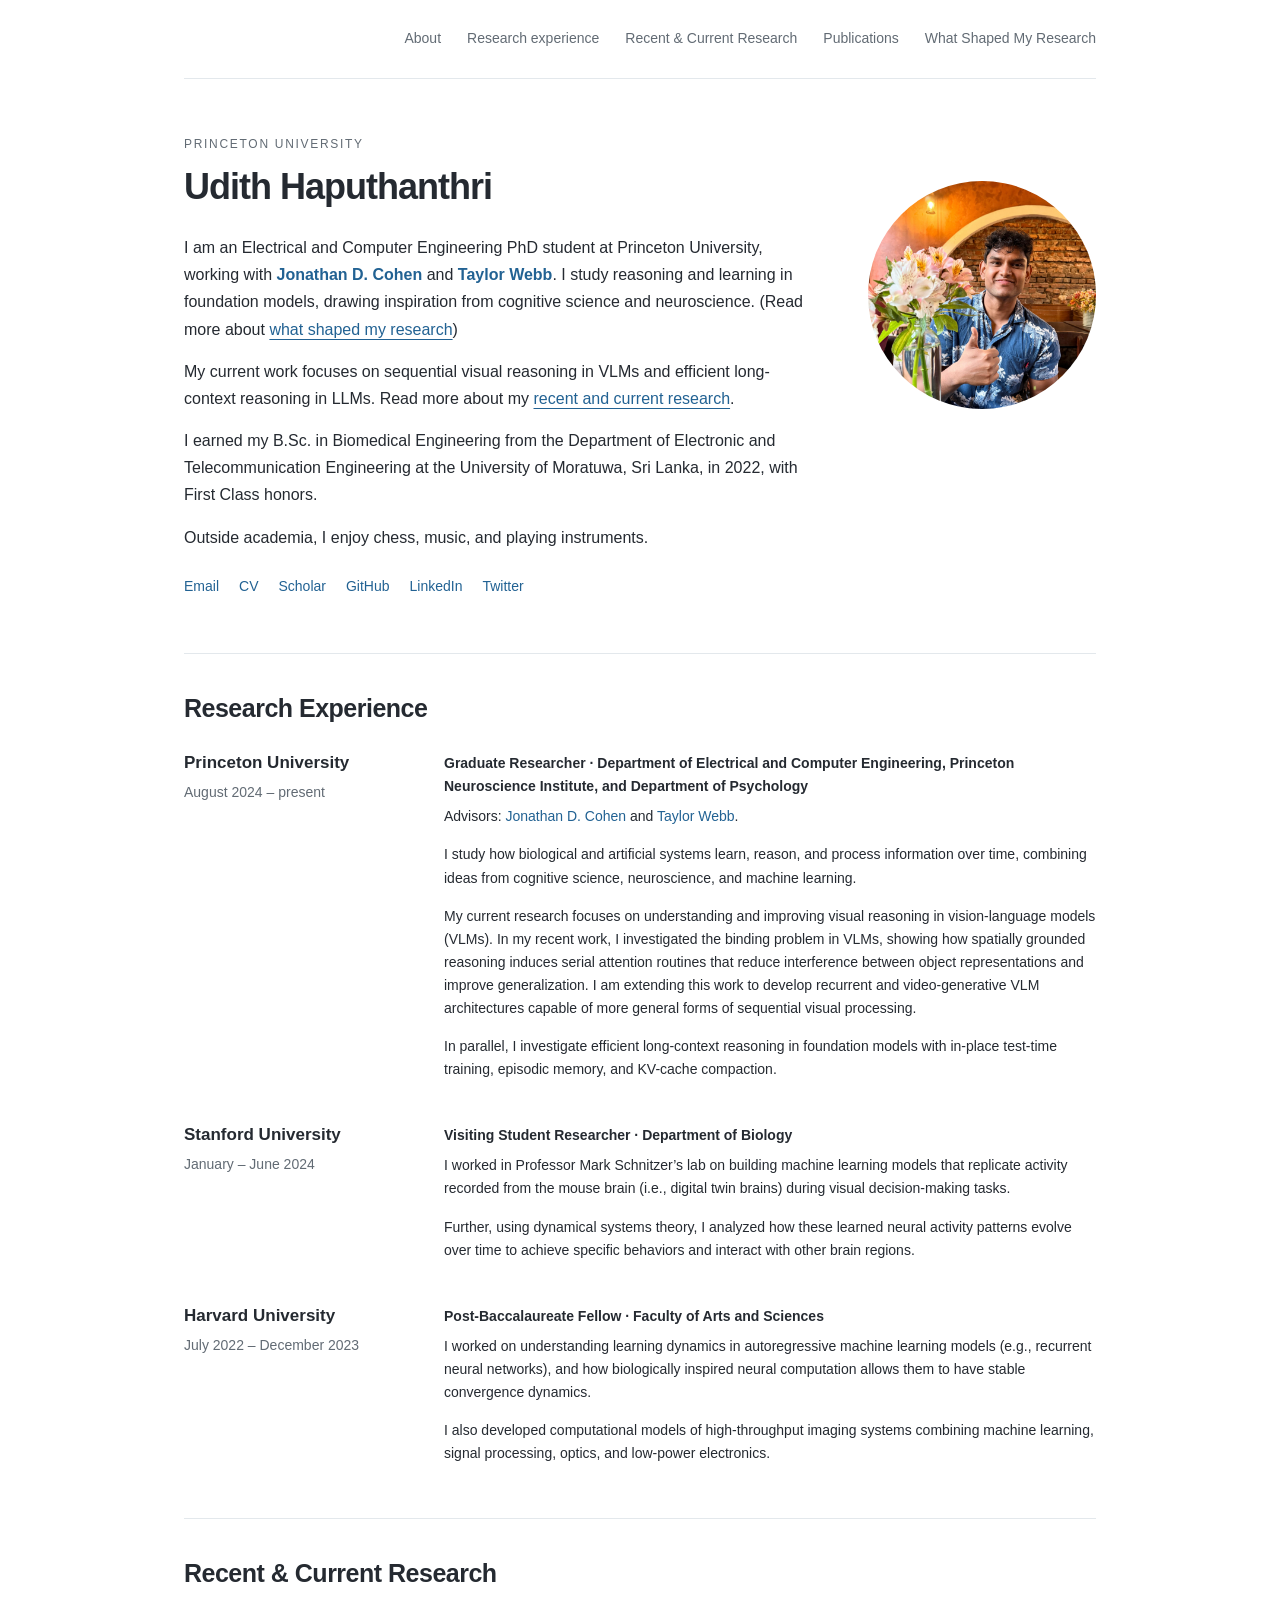
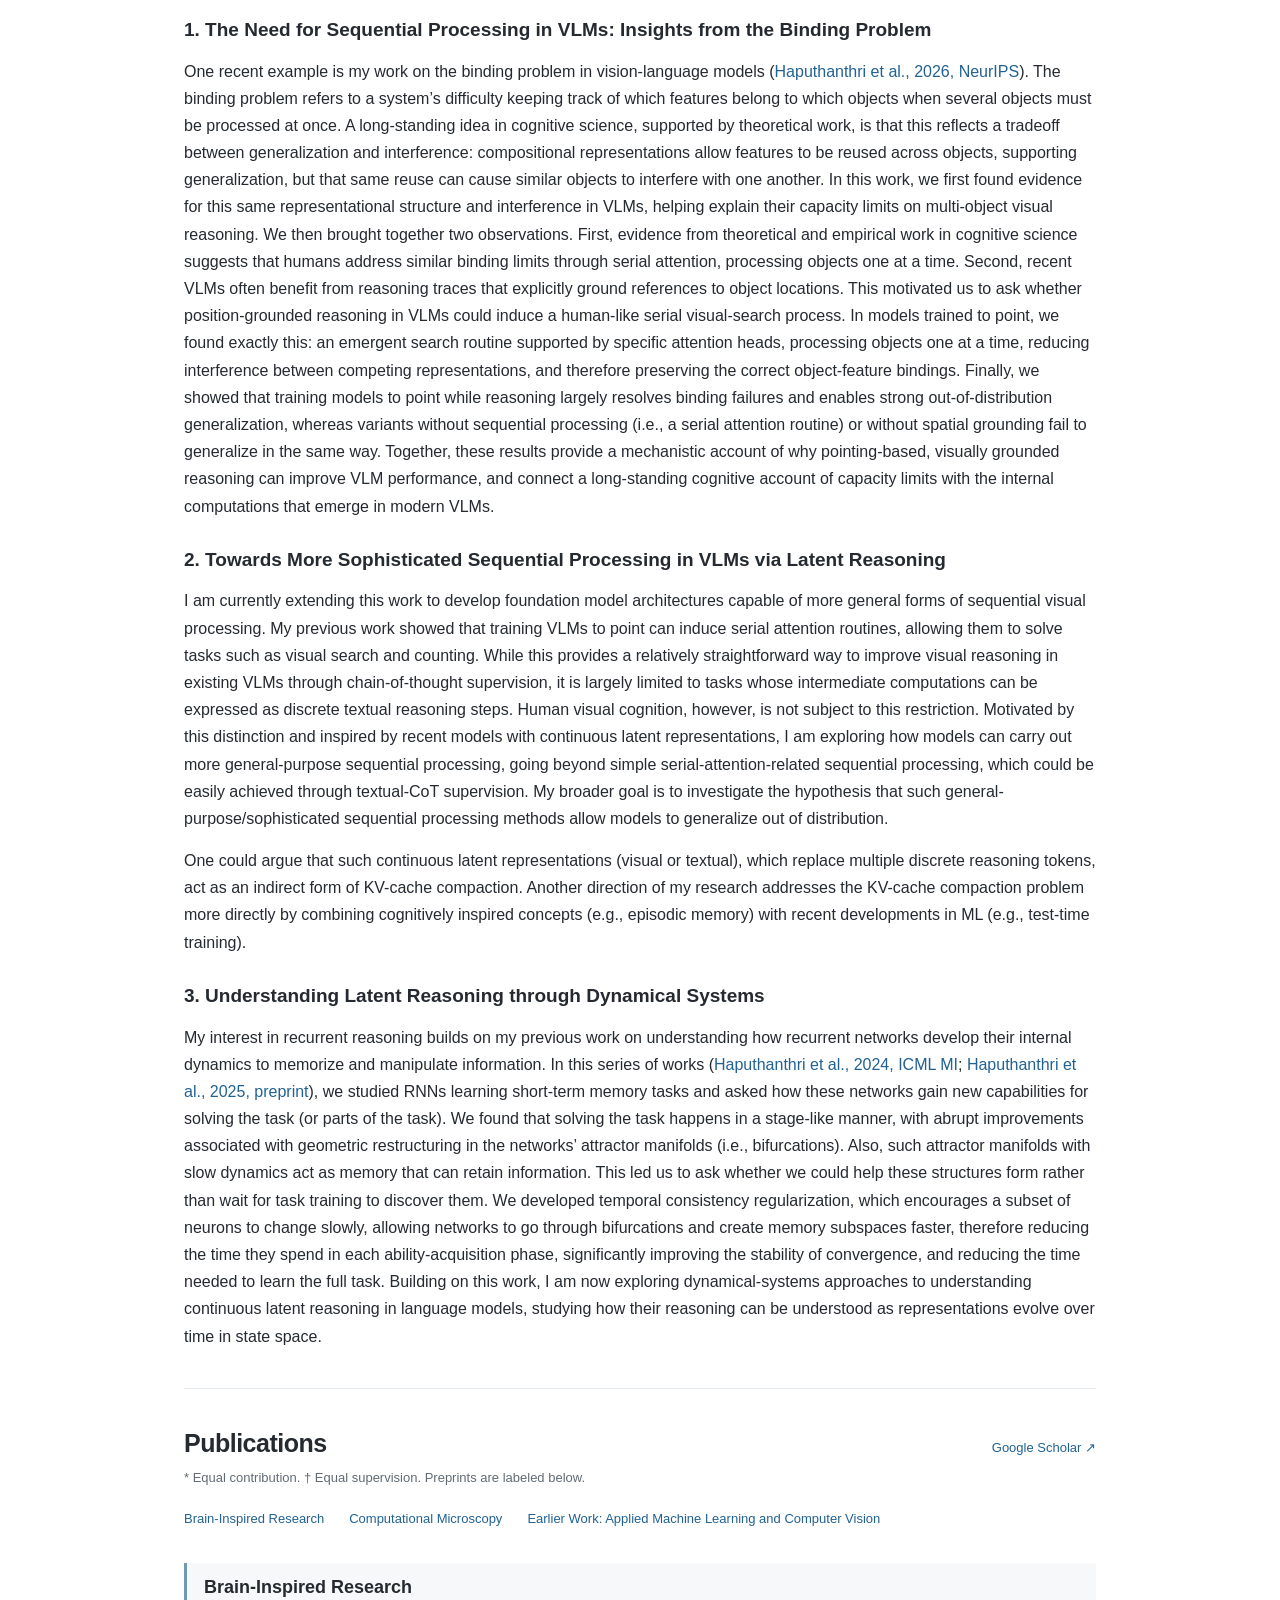
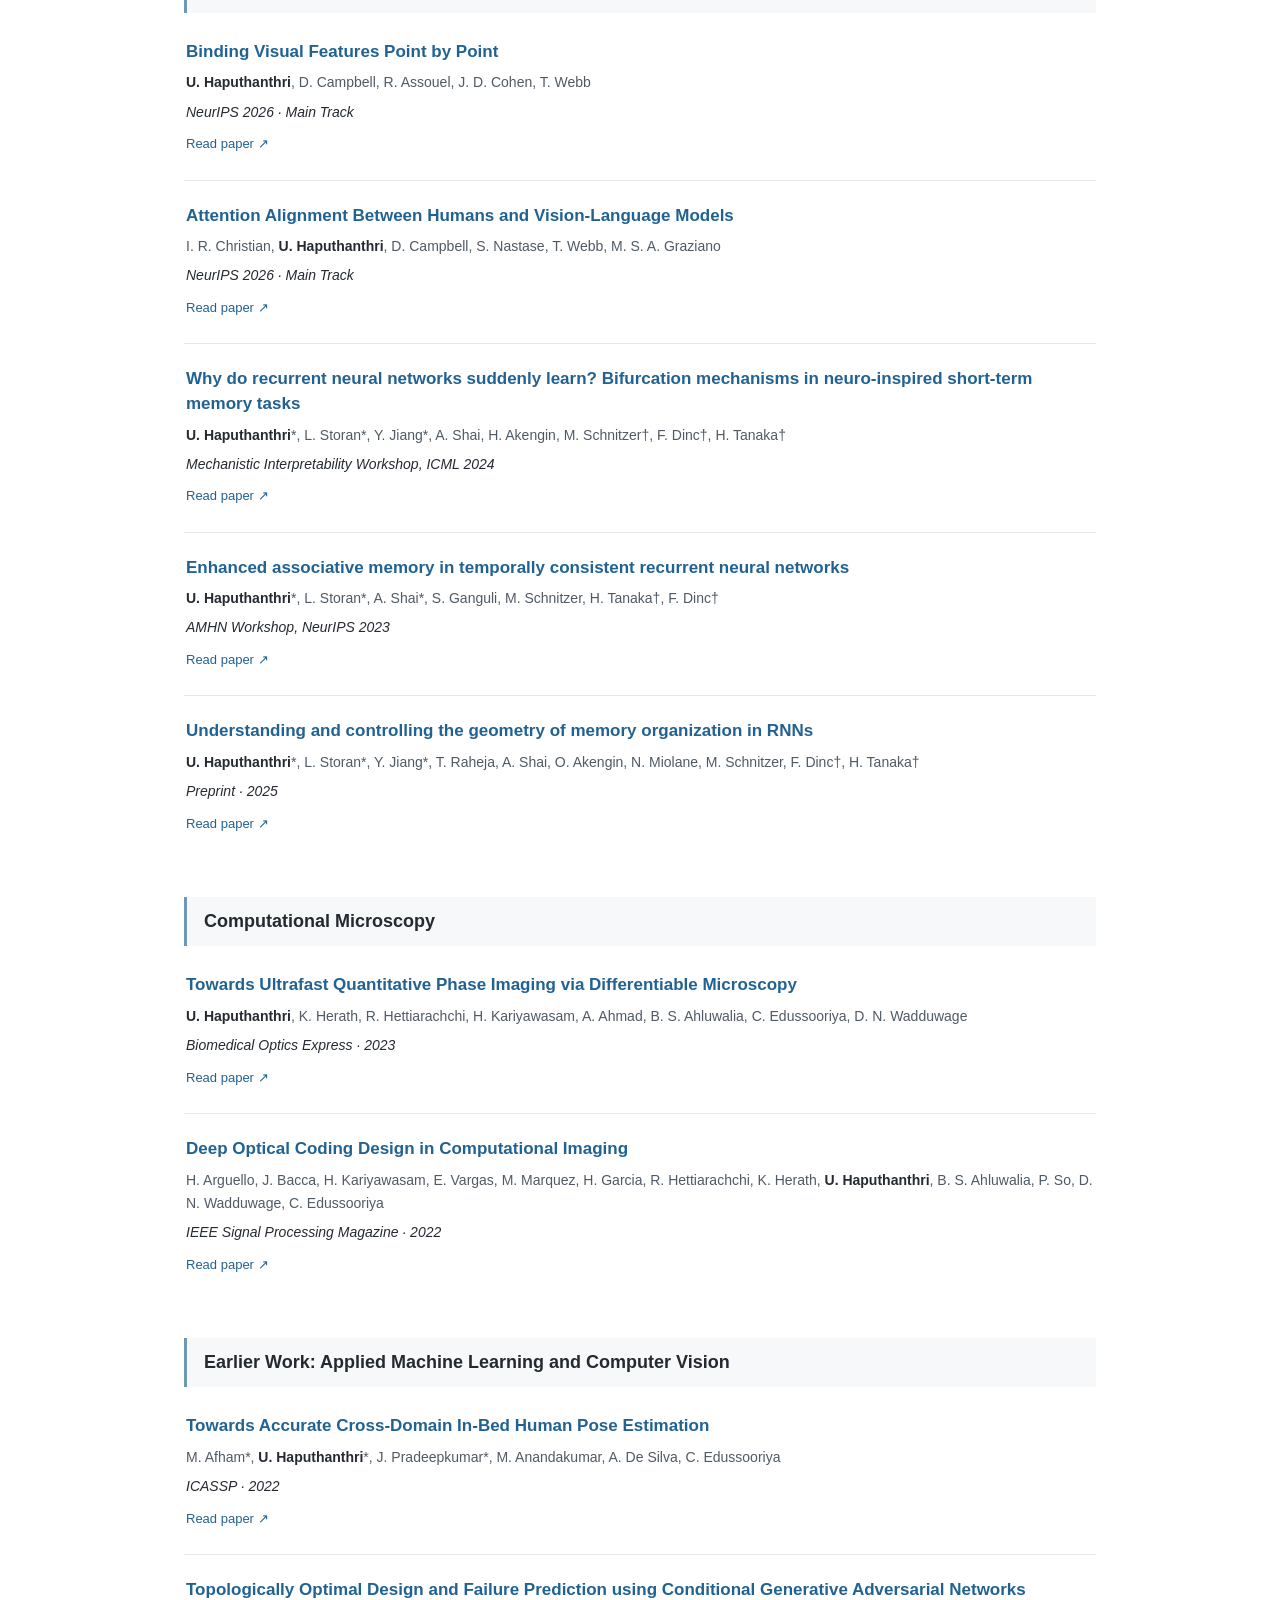
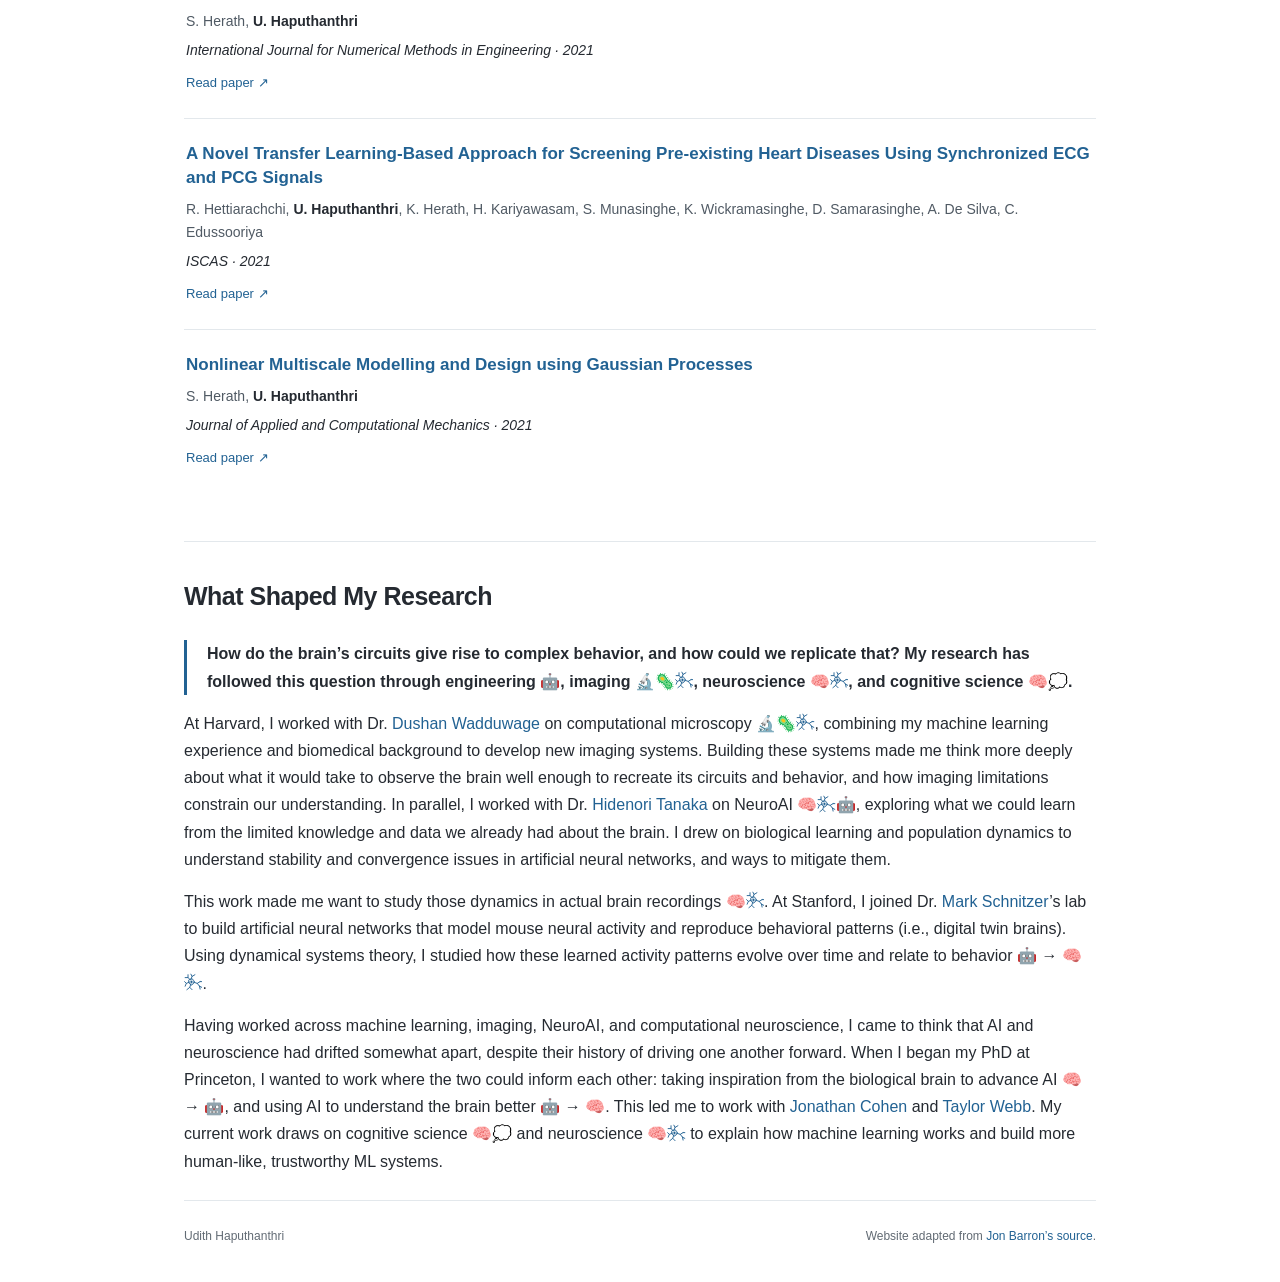
==== commit 4a0fc1d8: "Rename research background section and link citations to publication entries" ====
--- a/index.html
+++ b/index.html
@@ -9,10 +9,10 @@
 <body>
 <a class="skip-link" href="#about">Skip to content</a>
 <main>
-<nav class="top-nav" aria-label="Page sections" style="flex-wrap:wrap"><a href="#about">About</a><a href="#experience">Research experience</a><a href="#current-research">Recent &amp; Current Research</a><a href="#publications">Publications</a><a href="#research-questions">Research questions</a></nav>
+<nav class="top-nav" aria-label="Page sections" style="flex-wrap:wrap"><a href="#about">About</a><a href="#experience">Research experience</a><a href="#current-research">Recent &amp; Current Research</a><a href="#publications">Publications</a><a href="#research-questions">What Shaped My Research</a></nav>
 <section id="about" aria-labelledby="name" class="about">
 <div class="bio"><p class="eyebrow">Princeton University</p><h1 id="name">Udith Haputhanthri</h1>
-<p>I am an Electrical and Computer Engineering PhD student at Princeton University, working with <strong><a href="https://jdc.princeton.edu/">Jonathan D. Cohen</a></strong> and <strong><a href="https://psychology.princeton.edu/people/taylor-webb">Taylor Webb</a></strong>. I study reasoning and learning in foundation models, drawing inspiration from cognitive science and neuroscience. (Read more about the <a class="research-jump-link" href="#research-questions">questions behind my research</a>)</p>
+<p>I am an Electrical and Computer Engineering PhD student at Princeton University, working with <strong><a href="https://jdc.princeton.edu/">Jonathan D. Cohen</a></strong> and <strong><a href="https://psychology.princeton.edu/people/taylor-webb">Taylor Webb</a></strong>. I study reasoning and learning in foundation models, drawing inspiration from cognitive science and neuroscience. (Read more about <a class="research-jump-link" href="#research-questions">what shaped my research</a>)</p>
 <p>My current work focuses on sequential visual reasoning in VLMs and efficient long-context reasoning in LLMs. Read more about my <a class="research-jump-link" href="#current-research">recent and current research</a>.</p>
 <p>I earned my B.Sc. in Biomedical Engineering from the Department of Electronic and Telecommunication Engineering at the University of Moratuwa, Sri Lanka, in 2022, with First Class honors.</p>
 <p>Outside academia, I enjoy chess, music, and playing instruments.</p>
@@ -35,7 +35,7 @@
 <h2 id="current-research-title">Recent &amp; Current Research</h2>
 <article aria-labelledby="current-research-1" style="margin-bottom:28px">
 <h3 id="current-research-1" style="margin-bottom:15px">1. The Need for Sequential Processing in VLMs: Insights from the Binding Problem</h3>
-<p>One recent example is my work on the binding problem in vision-language models (Haputhanthri et al., 2026, NeurIPS). The binding problem refers to a system’s difficulty keeping track of which features belong to which objects when several objects must be processed at once. A long-standing idea in cognitive science, supported by theoretical work, is that this reflects a tradeoff between generalization and interference: compositional representations allow features to be reused across objects, supporting generalization, but that same reuse can cause similar objects to interfere with one another. In this work, we first found evidence for this same representational structure and interference in VLMs, helping explain their capacity limits on multi-object visual reasoning. We then brought together two observations. First, evidence from theoretical and empirical work in cognitive science suggests that humans address similar binding limits through serial attention, processing objects one at a time. Second, recent VLMs often benefit from reasoning traces that explicitly ground references to object locations. This motivated us to ask whether position-grounded reasoning in VLMs could induce a human-like serial visual-search process. In models trained to point, we found exactly this: an emergent search routine supported by specific attention heads, processing objects one at a time, reducing interference between competing representations, and therefore preserving the correct object-feature bindings. Finally, we showed that training models to point while reasoning largely resolves binding failures and enables strong out-of-distribution generalization, whereas variants without sequential processing (i.e., a serial attention routine) or without spatial grounding fail to generalize in the same way. Together, these results provide a mechanistic account of why pointing-based, visually grounded reasoning can improve VLM performance, and connect a long-standing cognitive account of capacity limits with the internal computations that emerge in modern VLMs.</p>
+<p>One recent example is my work on the binding problem in vision-language models (<a href="#pub-binding-visual-features">Haputhanthri et al., 2026, NeurIPS</a>). The binding problem refers to a system’s difficulty keeping track of which features belong to which objects when several objects must be processed at once. A long-standing idea in cognitive science, supported by theoretical work, is that this reflects a tradeoff between generalization and interference: compositional representations allow features to be reused across objects, supporting generalization, but that same reuse can cause similar objects to interfere with one another. In this work, we first found evidence for this same representational structure and interference in VLMs, helping explain their capacity limits on multi-object visual reasoning. We then brought together two observations. First, evidence from theoretical and empirical work in cognitive science suggests that humans address similar binding limits through serial attention, processing objects one at a time. Second, recent VLMs often benefit from reasoning traces that explicitly ground references to object locations. This motivated us to ask whether position-grounded reasoning in VLMs could induce a human-like serial visual-search process. In models trained to point, we found exactly this: an emergent search routine supported by specific attention heads, processing objects one at a time, reducing interference between competing representations, and therefore preserving the correct object-feature bindings. Finally, we showed that training models to point while reasoning largely resolves binding failures and enables strong out-of-distribution generalization, whereas variants without sequential processing (i.e., a serial attention routine) or without spatial grounding fail to generalize in the same way. Together, these results provide a mechanistic account of why pointing-based, visually grounded reasoning can improve VLM performance, and connect a long-standing cognitive account of capacity limits with the internal computations that emerge in modern VLMs.</p>
 </article>
 <article aria-labelledby="current-research-2" style="margin-bottom:28px">
 <h3 id="current-research-2" style="margin-bottom:15px">2. Towards More Sophisticated Sequential Processing in VLMs via Latent Reasoning</h3>
@@ -44,18 +44,18 @@
 </article>
 <article aria-labelledby="current-research-3" style="margin-bottom:28px">
 <h3 id="current-research-3" style="margin-bottom:15px">3. Understanding Latent Reasoning through Dynamical Systems</h3>
-<p>My interest in recurrent reasoning builds on my previous work on understanding how recurrent networks develop their internal dynamics to memorize and manipulate information. In this series of works (Haputhanthri et al., 2024, ICML MI; Haputhanthri et al., 2025, preprint), we studied RNNs learning short-term memory tasks and asked how these networks gain new capabilities for solving the task (or parts of the task). We found that solving the task happens in a stage-like manner, with abrupt improvements associated with geometric restructuring in the networks’ attractor manifolds (i.e., bifurcations). Also, such attractor manifolds with slow dynamics act as memory that can retain information. This led us to ask whether we could help these structures form rather than wait for task training to discover them. We developed temporal consistency regularization, which encourages a subset of neurons to change slowly, allowing networks to go through bifurcations and create memory subspaces faster, therefore reducing the time they spend in each ability-acquisition phase, significantly improving the stability of convergence, and reducing the time needed to learn the full task. Building on this work, I am now exploring dynamical-systems approaches to understanding continuous latent reasoning in language models, studying how their reasoning can be understood as representations evolve over time in state space.</p>
+<p>My interest in recurrent reasoning builds on my previous work on understanding how recurrent networks develop their internal dynamics to memorize and manipulate information. In this series of works (<a href="#pub-rnn-bifurcation">Haputhanthri et al., 2024, ICML MI</a>; <a href="#pub-memory-geometry">Haputhanthri et al., 2025, preprint</a>), we studied RNNs learning short-term memory tasks and asked how these networks gain new capabilities for solving the task (or parts of the task). We found that solving the task happens in a stage-like manner, with abrupt improvements associated with geometric restructuring in the networks’ attractor manifolds (i.e., bifurcations). Also, such attractor manifolds with slow dynamics act as memory that can retain information. This led us to ask whether we could help these structures form rather than wait for task training to discover them. We developed temporal consistency regularization, which encourages a subset of neurons to change slowly, allowing networks to go through bifurcations and create memory subspaces faster, therefore reducing the time they spend in each ability-acquisition phase, significantly improving the stability of convergence, and reducing the time needed to learn the full task. Building on this work, I am now exploring dynamical-systems approaches to understanding continuous latent reasoning in language models, studying how their reasoning can be understood as representations evolve over time in state space.</p>
 </article>
 </section>
 <section id="publications" class="major-section" aria-labelledby="publications-title"><div class="section-heading"><h2 id="publications-title">Publications</h2><a href="https://scholar.google.com/citations?user=oeUNrnsAAAAJ&amp;hl=en">Google Scholar ↗</a></div>
 <p class="publication-note">* Equal contribution. † Equal supervision. Preprints are labeled below.</p>
 <nav class="publication-nav" aria-label="Publication topics"><a href="#brain">Brain-Inspired Research</a><a href="#microscopy">Computational Microscopy</a><a href="#other">Earlier Work: Applied Machine Learning and Computer Vision</a></nav>
 <section class="publication-group" id="brain" aria-labelledby="brain-title"><h3 id="brain-title">Brain-Inspired Research</h3>
-<article class="paper"><div class="paper-content"><h4><a href="https://drive.google.com/file/d/1XcKZUTb9YCFaT_SlNtK0ScjZmYTj1VQV/view">Binding Visual Features Point by Point</a></h4><p class="authors"><strong>U. Haputhanthri</strong>, D. Campbell, R. Assouel, J. D. Cohen, T. Webb</p><p class="venue">NeurIPS 2026 · Main Track</p><a class="paper-link" href="https://drive.google.com/file/d/1XcKZUTb9YCFaT_SlNtK0ScjZmYTj1VQV/view">Read paper <span aria-hidden="true">↗</span></a></div></article>
+<article class="paper" id="pub-binding-visual-features"><div class="paper-content"><h4><a href="https://drive.google.com/file/d/1XcKZUTb9YCFaT_SlNtK0ScjZmYTj1VQV/view">Binding Visual Features Point by Point</a></h4><p class="authors"><strong>U. Haputhanthri</strong>, D. Campbell, R. Assouel, J. D. Cohen, T. Webb</p><p class="venue">NeurIPS 2026 · Main Track</p><a class="paper-link" href="https://drive.google.com/file/d/1XcKZUTb9YCFaT_SlNtK0ScjZmYTj1VQV/view">Read paper <span aria-hidden="true">↗</span></a></div></article>
 <article class="paper"><div class="paper-content"><h4><a href="https://arxiv.org/pdf/2606.17410">Attention Alignment Between Humans and Vision-Language Models</a></h4><p class="authors">I. R. Christian, <strong>U. Haputhanthri</strong>, D. Campbell, S. Nastase, T. Webb, M. S. A. Graziano</p><p class="venue">NeurIPS 2026 · Main Track</p><a class="paper-link" href="https://arxiv.org/pdf/2606.17410">Read paper <span aria-hidden="true">↗</span></a></div></article>
-<article class="paper"><div class="paper-content"><h4><a href="https://drive.google.com/file/d/1ynRF0O1B3yo_qaqsqUc5u1gdG8Zm69oY/view">Why do recurrent neural networks suddenly learn? Bifurcation mechanisms in neuro-inspired short-term memory tasks</a></h4><p class="authors"><strong>U. Haputhanthri</strong>*, L. Storan*, Y. Jiang*, A. Shai, H. Akengin, M. Schnitzer†, F. Dinc†, H. Tanaka†</p><p class="venue">Mechanistic Interpretability Workshop, ICML 2024</p><a class="paper-link" href="https://drive.google.com/file/d/1ynRF0O1B3yo_qaqsqUc5u1gdG8Zm69oY/view">Read paper <span aria-hidden="true">↗</span></a></div></article>
+<article class="paper" id="pub-rnn-bifurcation"><div class="paper-content"><h4><a href="https://drive.google.com/file/d/1ynRF0O1B3yo_qaqsqUc5u1gdG8Zm69oY/view">Why do recurrent neural networks suddenly learn? Bifurcation mechanisms in neuro-inspired short-term memory tasks</a></h4><p class="authors"><strong>U. Haputhanthri</strong>*, L. Storan*, Y. Jiang*, A. Shai, H. Akengin, M. Schnitzer†, F. Dinc†, H. Tanaka†</p><p class="venue">Mechanistic Interpretability Workshop, ICML 2024</p><a class="paper-link" href="https://drive.google.com/file/d/1ynRF0O1B3yo_qaqsqUc5u1gdG8Zm69oY/view">Read paper <span aria-hidden="true">↗</span></a></div></article>
 <article class="paper"><div class="paper-content"><h4><a href="https://drive.google.com/file/d/1f4FLu8wt5bn9WmoDd_5Nbe4-Pbg5efec/view">Enhanced associative memory in temporally consistent recurrent neural networks</a></h4><p class="authors"><strong>U. Haputhanthri</strong>*, L. Storan*, A. Shai*, S. Ganguli, M. Schnitzer, H. Tanaka†, F. Dinc†</p><p class="venue">AMHN Workshop, NeurIPS 2023</p><a class="paper-link" href="https://drive.google.com/file/d/1f4FLu8wt5bn9WmoDd_5Nbe4-Pbg5efec/view">Read paper <span aria-hidden="true">↗</span></a></div></article>
-<article class="paper"><div class="paper-content"><h4><a href="https://arxiv.org/pdf/2502.07256">Understanding and controlling the geometry of memory organization in RNNs</a></h4><p class="authors"><strong>U. Haputhanthri</strong>*, L. Storan*, Y. Jiang*, T. Raheja, A. Shai, O. Akengin, N. Miolane, M. Schnitzer, F. Dinc†, H. Tanaka†</p><p class="venue">Preprint · 2025</p><a class="paper-link" href="https://arxiv.org/pdf/2502.07256">Read paper <span aria-hidden="true">↗</span></a></div></article>
+<article class="paper" id="pub-memory-geometry"><div class="paper-content"><h4><a href="https://arxiv.org/pdf/2502.07256">Understanding and controlling the geometry of memory organization in RNNs</a></h4><p class="authors"><strong>U. Haputhanthri</strong>*, L. Storan*, Y. Jiang*, T. Raheja, A. Shai, O. Akengin, N. Miolane, M. Schnitzer, F. Dinc†, H. Tanaka†</p><p class="venue">Preprint · 2025</p><a class="paper-link" href="https://arxiv.org/pdf/2502.07256">Read paper <span aria-hidden="true">↗</span></a></div></article>
 </section>
 <section class="publication-group" id="microscopy" aria-labelledby="microscopy-title"><h3 id="microscopy-title">Computational Microscopy</h3>
 <article class="paper"><div class="paper-content"><h4><a href="https://drive.google.com/file/d/15-fq4s3Uc3px4dyPQwdr5WO8As3qmomQ/view">Towards Ultrafast Quantitative Phase Imaging via Differentiable Microscopy</a></h4><p class="authors"><strong>U. Haputhanthri</strong>, K. Herath, R. Hettiarachchi, H. Kariyawasam, A. Ahmad, B. S. Ahluwalia, C. Edussooriya, D. N. Wadduwage</p><p class="venue">Biomedical Optics Express · 2023</p><a class="paper-link" href="https://drive.google.com/file/d/15-fq4s3Uc3px4dyPQwdr5WO8As3qmomQ/view">Read paper <span aria-hidden="true">↗</span></a></div></article>
@@ -69,7 +69,7 @@
 </section>
 </section>
 <section id="research-questions" class="major-section" aria-labelledby="research-questions-title">
-<h2 id="research-questions-title">Questions Behind My Research</h2>
+<h2 id="research-questions-title">What Shaped My Research</h2>
 <p class="research-opening">How do the brain’s circuits give rise to complex behavior, and how could we replicate that? My research has followed this question through engineering <span aria-hidden="true">🤖</span>, imaging <span aria-hidden="true">🔬🦠</span><svg xmlns="http://www.w3.org/2000/svg" width="1.15em" height="1.15em" viewBox="0 0 32 32" aria-hidden="true" focusable="false" style="vertical-align:-0.18em;color:#226293"><g fill="none" stroke="currentColor" stroke-width="1.6" stroke-linecap="round" stroke-linejoin="round"><path d="M11 12 7 8 7 3 M7 8 2 8 M12 11 14 6 19 3 M14 6 12 2 M9 16 4 18 2 23 M4 18 1 15 M12 19 10 25 5 29 M10 25 14 29 M17 16 23 18 28 15 M23 18 27 23 M28 15 31 15 M27 23 31 25 M27 23 28 28"/><path d="M10 11 14 10 18 14 17 18 13 21 9 18 8 14Z" fill="currentColor" fill-opacity=".16"/></g><circle cx="13" cy="15.5" r="1.8" fill="currentColor"/></svg>, neuroscience <span aria-hidden="true">🧠</span><svg xmlns="http://www.w3.org/2000/svg" width="1.15em" height="1.15em" viewBox="0 0 32 32" aria-hidden="true" focusable="false" style="vertical-align:-0.18em;color:#226293"><g fill="none" stroke="currentColor" stroke-width="1.6" stroke-linecap="round" stroke-linejoin="round"><path d="M11 12 7 8 7 3 M7 8 2 8 M12 11 14 6 19 3 M14 6 12 2 M9 16 4 18 2 23 M4 18 1 15 M12 19 10 25 5 29 M10 25 14 29 M17 16 23 18 28 15 M23 18 27 23 M28 15 31 15 M27 23 31 25 M27 23 28 28"/><path d="M10 11 14 10 18 14 17 18 13 21 9 18 8 14Z" fill="currentColor" fill-opacity=".16"/></g><circle cx="13" cy="15.5" r="1.8" fill="currentColor"/></svg>, and cognitive science <span aria-hidden="true">🧠💭</span>.</p>
 <p>At Harvard, I worked with Dr. <a href="https://wadduwagelab.com/">Dushan Wadduwage</a> on computational microscopy <span aria-hidden="true">🔬🦠</span><svg xmlns="http://www.w3.org/2000/svg" width="1.15em" height="1.15em" viewBox="0 0 32 32" aria-hidden="true" focusable="false" style="vertical-align:-0.18em;color:#226293"><g fill="none" stroke="currentColor" stroke-width="1.6" stroke-linecap="round" stroke-linejoin="round"><path d="M11 12 7 8 7 3 M7 8 2 8 M12 11 14 6 19 3 M14 6 12 2 M9 16 4 18 2 23 M4 18 1 15 M12 19 10 25 5 29 M10 25 14 29 M17 16 23 18 28 15 M23 18 27 23 M28 15 31 15 M27 23 31 25 M27 23 28 28"/><path d="M10 11 14 10 18 14 17 18 13 21 9 18 8 14Z" fill="currentColor" fill-opacity=".16"/></g><circle cx="13" cy="15.5" r="1.8" fill="currentColor"/></svg>, combining my machine learning experience and biomedical background to develop new imaging systems. Building these systems made me think more deeply about what it would take to observe the brain well enough to recreate its circuits and behavior, and how imaging limitations constrain our understanding. In parallel, I worked with Dr. <a href="https://sites.google.com/view/htanaka/home">Hidenori Tanaka</a> on NeuroAI <span aria-hidden="true">🧠</span><svg xmlns="http://www.w3.org/2000/svg" width="1.15em" height="1.15em" viewBox="0 0 32 32" aria-hidden="true" focusable="false" style="vertical-align:-0.18em;color:#226293"><g fill="none" stroke="currentColor" stroke-width="1.6" stroke-linecap="round" stroke-linejoin="round"><path d="M11 12 7 8 7 3 M7 8 2 8 M12 11 14 6 19 3 M14 6 12 2 M9 16 4 18 2 23 M4 18 1 15 M12 19 10 25 5 29 M10 25 14 29 M17 16 23 18 28 15 M23 18 27 23 M28 15 31 15 M27 23 31 25 M27 23 28 28"/><path d="M10 11 14 10 18 14 17 18 13 21 9 18 8 14Z" fill="currentColor" fill-opacity=".16"/></g><circle cx="13" cy="15.5" r="1.8" fill="currentColor"/></svg><span aria-hidden="true">🤖</span>, exploring what we could learn from the limited knowledge and data we already had about the brain. I drew on biological learning and population dynamics to understand stability and convergence issues in artificial neural networks, and ways to mitigate them.</p>
 <p>This work made me want to study those dynamics in actual brain recordings <span aria-hidden="true">🧠</span><svg xmlns="http://www.w3.org/2000/svg" width="1.15em" height="1.15em" viewBox="0 0 32 32" aria-hidden="true" focusable="false" style="vertical-align:-0.18em;color:#226293"><g fill="none" stroke="currentColor" stroke-width="1.6" stroke-linecap="round" stroke-linejoin="round"><path d="M11 12 7 8 7 3 M7 8 2 8 M12 11 14 6 19 3 M14 6 12 2 M9 16 4 18 2 23 M4 18 1 15 M12 19 10 25 5 29 M10 25 14 29 M17 16 23 18 28 15 M23 18 27 23 M28 15 31 15 M27 23 31 25 M27 23 28 28"/><path d="M10 11 14 10 18 14 17 18 13 21 9 18 8 14Z" fill="currentColor" fill-opacity=".16"/></g><circle cx="13" cy="15.5" r="1.8" fill="currentColor"/></svg>. At Stanford, I joined Dr. <a href="https://schnitzerlab.stanford.edu/">Mark Schnitzer</a>’s lab to build artificial neural networks that model mouse neural activity and reproduce behavioral patterns (i.e., digital twin brains). Using dynamical systems theory, I studied how these learned activity patterns evolve over time and relate to behavior <span aria-hidden="true">🤖 → 🧠</span><svg xmlns="http://www.w3.org/2000/svg" width="1.15em" height="1.15em" viewBox="0 0 32 32" aria-hidden="true" focusable="false" style="vertical-align:-0.18em;color:#226293"><g fill="none" stroke="currentColor" stroke-width="1.6" stroke-linecap="round" stroke-linejoin="round"><path d="M11 12 7 8 7 3 M7 8 2 8 M12 11 14 6 19 3 M14 6 12 2 M9 16 4 18 2 23 M4 18 1 15 M12 19 10 25 5 29 M10 25 14 29 M17 16 23 18 28 15 M23 18 27 23 M28 15 31 15 M27 23 31 25 M27 23 28 28"/><path d="M10 11 14 10 18 14 17 18 13 21 9 18 8 14Z" fill="currentColor" fill-opacity=".16"/></g><circle cx="13" cy="15.5" r="1.8" fill="currentColor"/></svg>.</p>
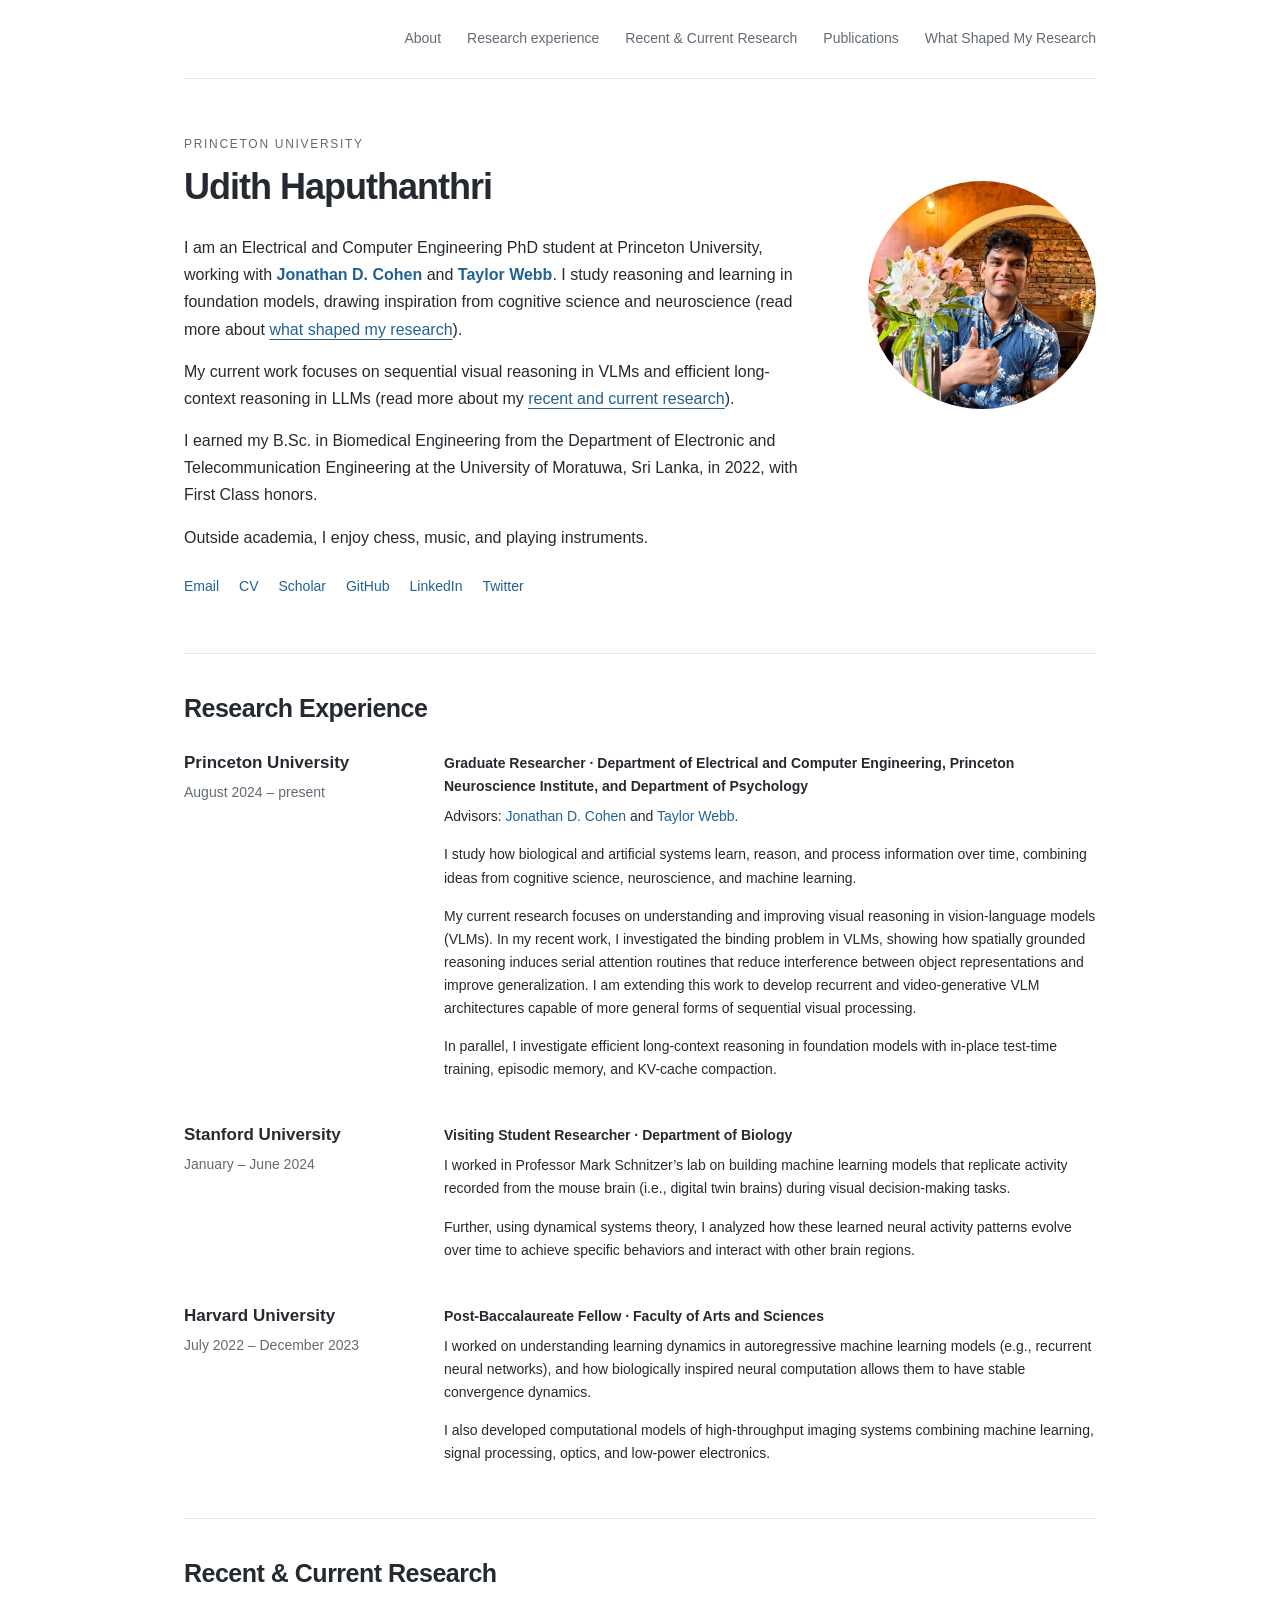
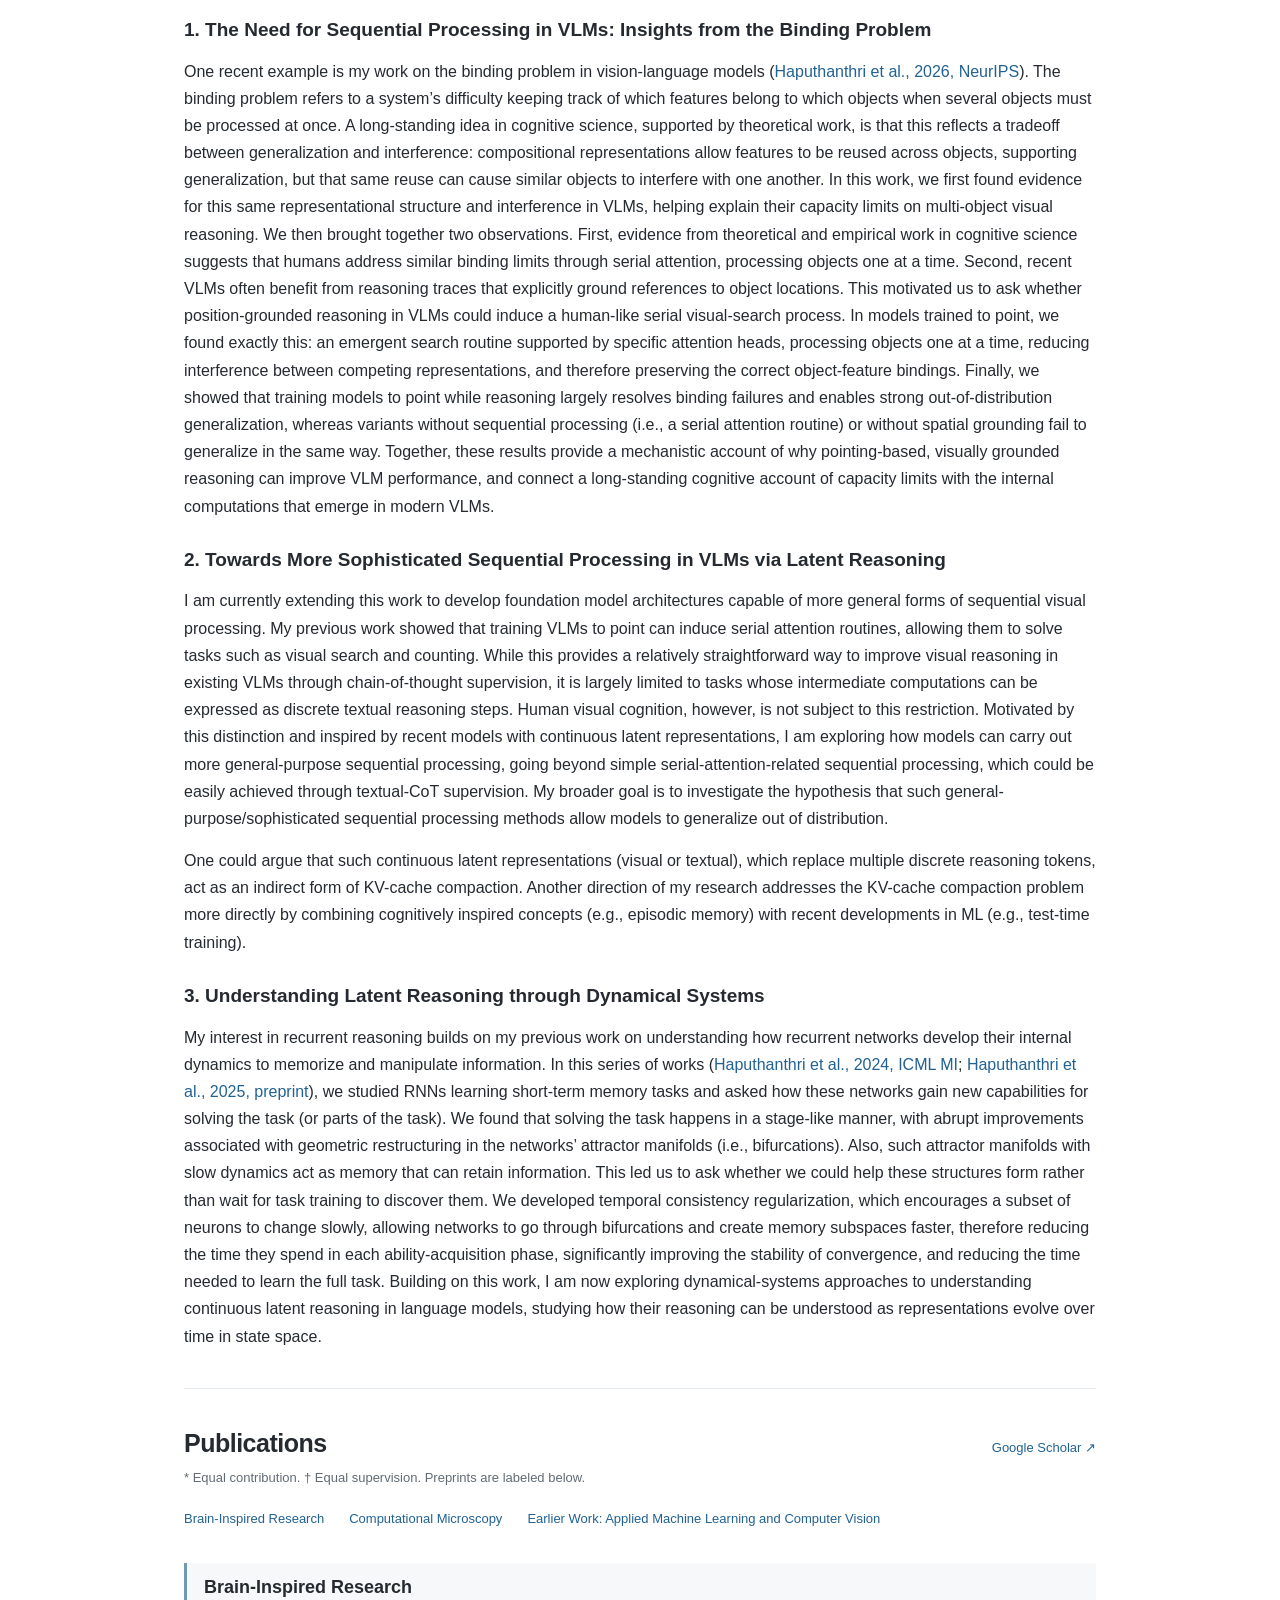
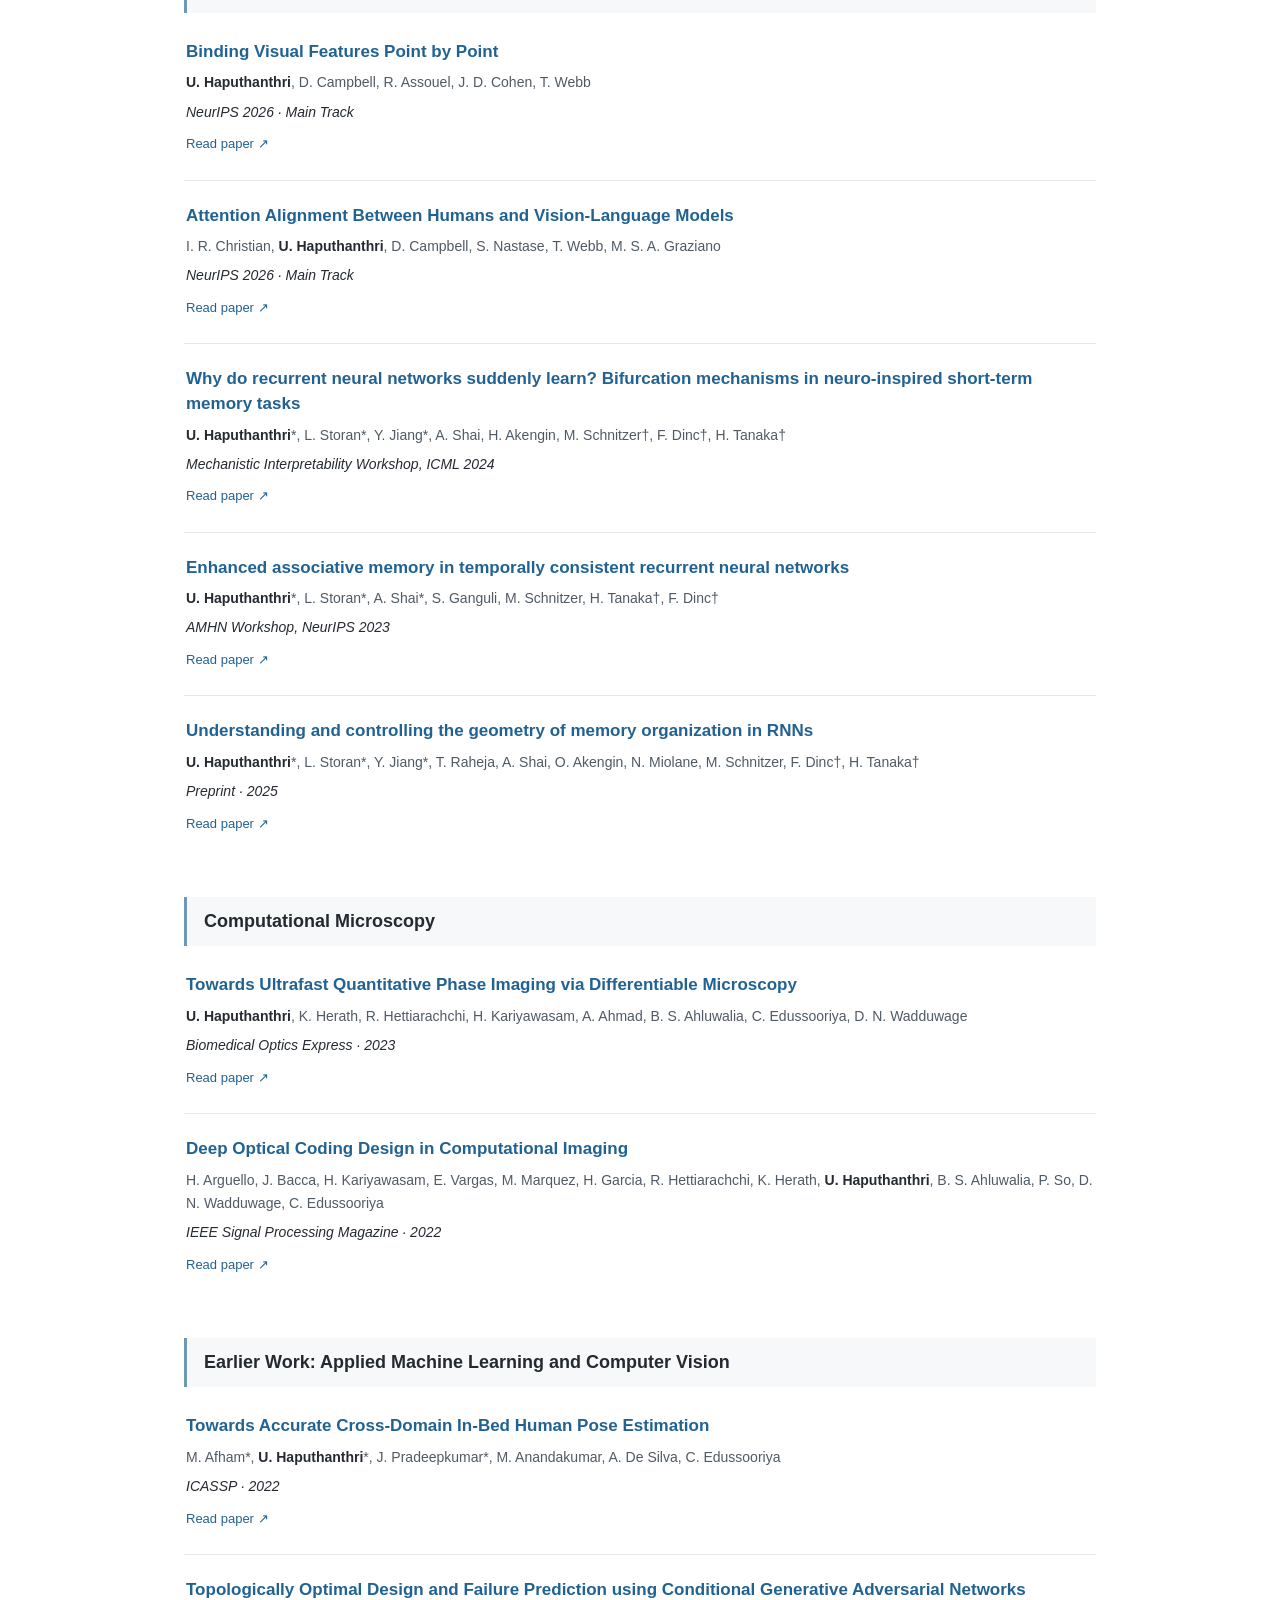
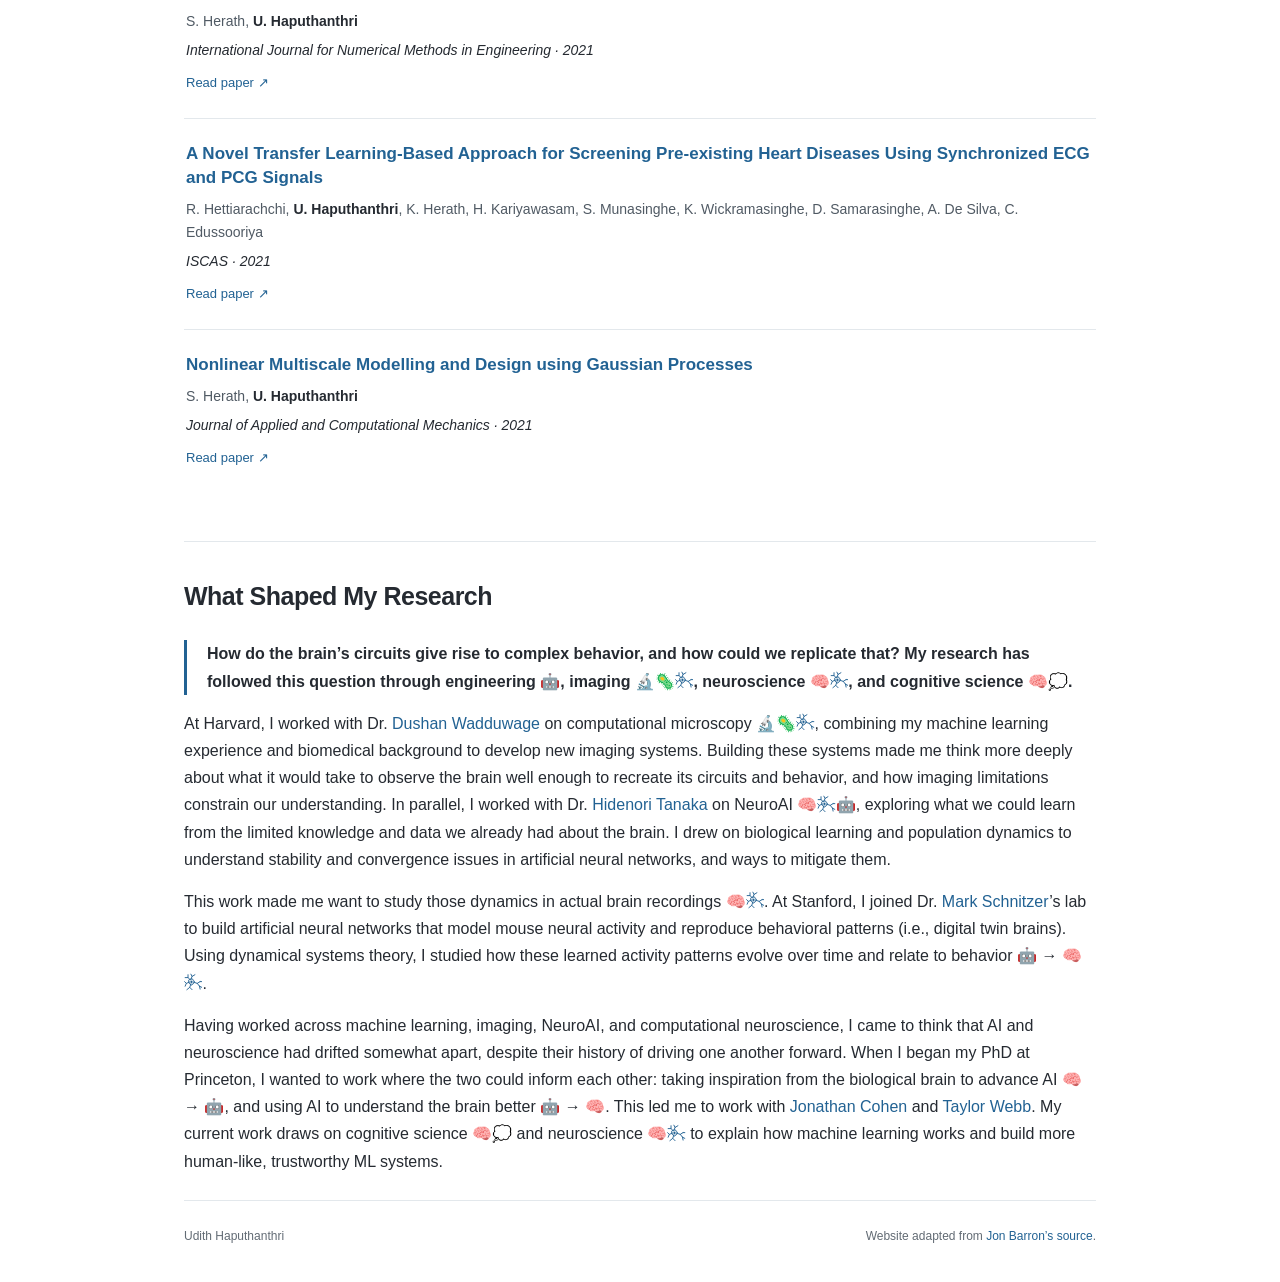
==== commit 7d6d6ecb: "Make About read-more parentheticals consistent" ====
--- a/index.html
+++ b/index.html
@@ -12,8 +12,8 @@
 <nav class="top-nav" aria-label="Page sections" style="flex-wrap:wrap"><a href="#about">About</a><a href="#experience">Research experience</a><a href="#current-research">Recent &amp; Current Research</a><a href="#publications">Publications</a><a href="#research-questions">What Shaped My Research</a></nav>
 <section id="about" aria-labelledby="name" class="about">
 <div class="bio"><p class="eyebrow">Princeton University</p><h1 id="name">Udith Haputhanthri</h1>
-<p>I am an Electrical and Computer Engineering PhD student at Princeton University, working with <strong><a href="https://jdc.princeton.edu/">Jonathan D. Cohen</a></strong> and <strong><a href="https://psychology.princeton.edu/people/taylor-webb">Taylor Webb</a></strong>. I study reasoning and learning in foundation models, drawing inspiration from cognitive science and neuroscience. (Read more about <a class="research-jump-link" href="#research-questions">what shaped my research</a>)</p>
-<p>My current work focuses on sequential visual reasoning in VLMs and efficient long-context reasoning in LLMs. Read more about my <a class="research-jump-link" href="#current-research">recent and current research</a>.</p>
+<p>I am an Electrical and Computer Engineering PhD student at Princeton University, working with <strong><a href="https://jdc.princeton.edu/">Jonathan D. Cohen</a></strong> and <strong><a href="https://psychology.princeton.edu/people/taylor-webb">Taylor Webb</a></strong>. I study reasoning and learning in foundation models, drawing inspiration from cognitive science and neuroscience (read more about <a class="research-jump-link" href="#research-questions">what shaped my research</a>).</p>
+<p>My current work focuses on sequential visual reasoning in VLMs and efficient long-context reasoning in LLMs (read more about my <a class="research-jump-link" href="#current-research">recent and current research</a>).</p>
 <p>I earned my B.Sc. in Biomedical Engineering from the Department of Electronic and Telecommunication Engineering at the University of Moratuwa, Sri Lanka, in 2022, with First Class honors.</p>
 <p>Outside academia, I enjoy chess, music, and playing instruments.</p>
 <div class="social-links"><a href="mailto:uh2753@princeton.edu">Email</a><a href="https://drive.google.com/file/d/1fZaWnmlsR2hChvmHnY944zVe97cFq_Ga/view">CV</a><a href="https://scholar.google.com/citations?user=oeUNrnsAAAAJ&amp;hl=en">Scholar</a><a href="https://github.com/udithhaputhanthri">GitHub</a><a href="https://www.linkedin.com/in/udithhaputhanthri">LinkedIn</a><a href="https://twitter.com/Udithhaputhant2">Twitter</a></div>
